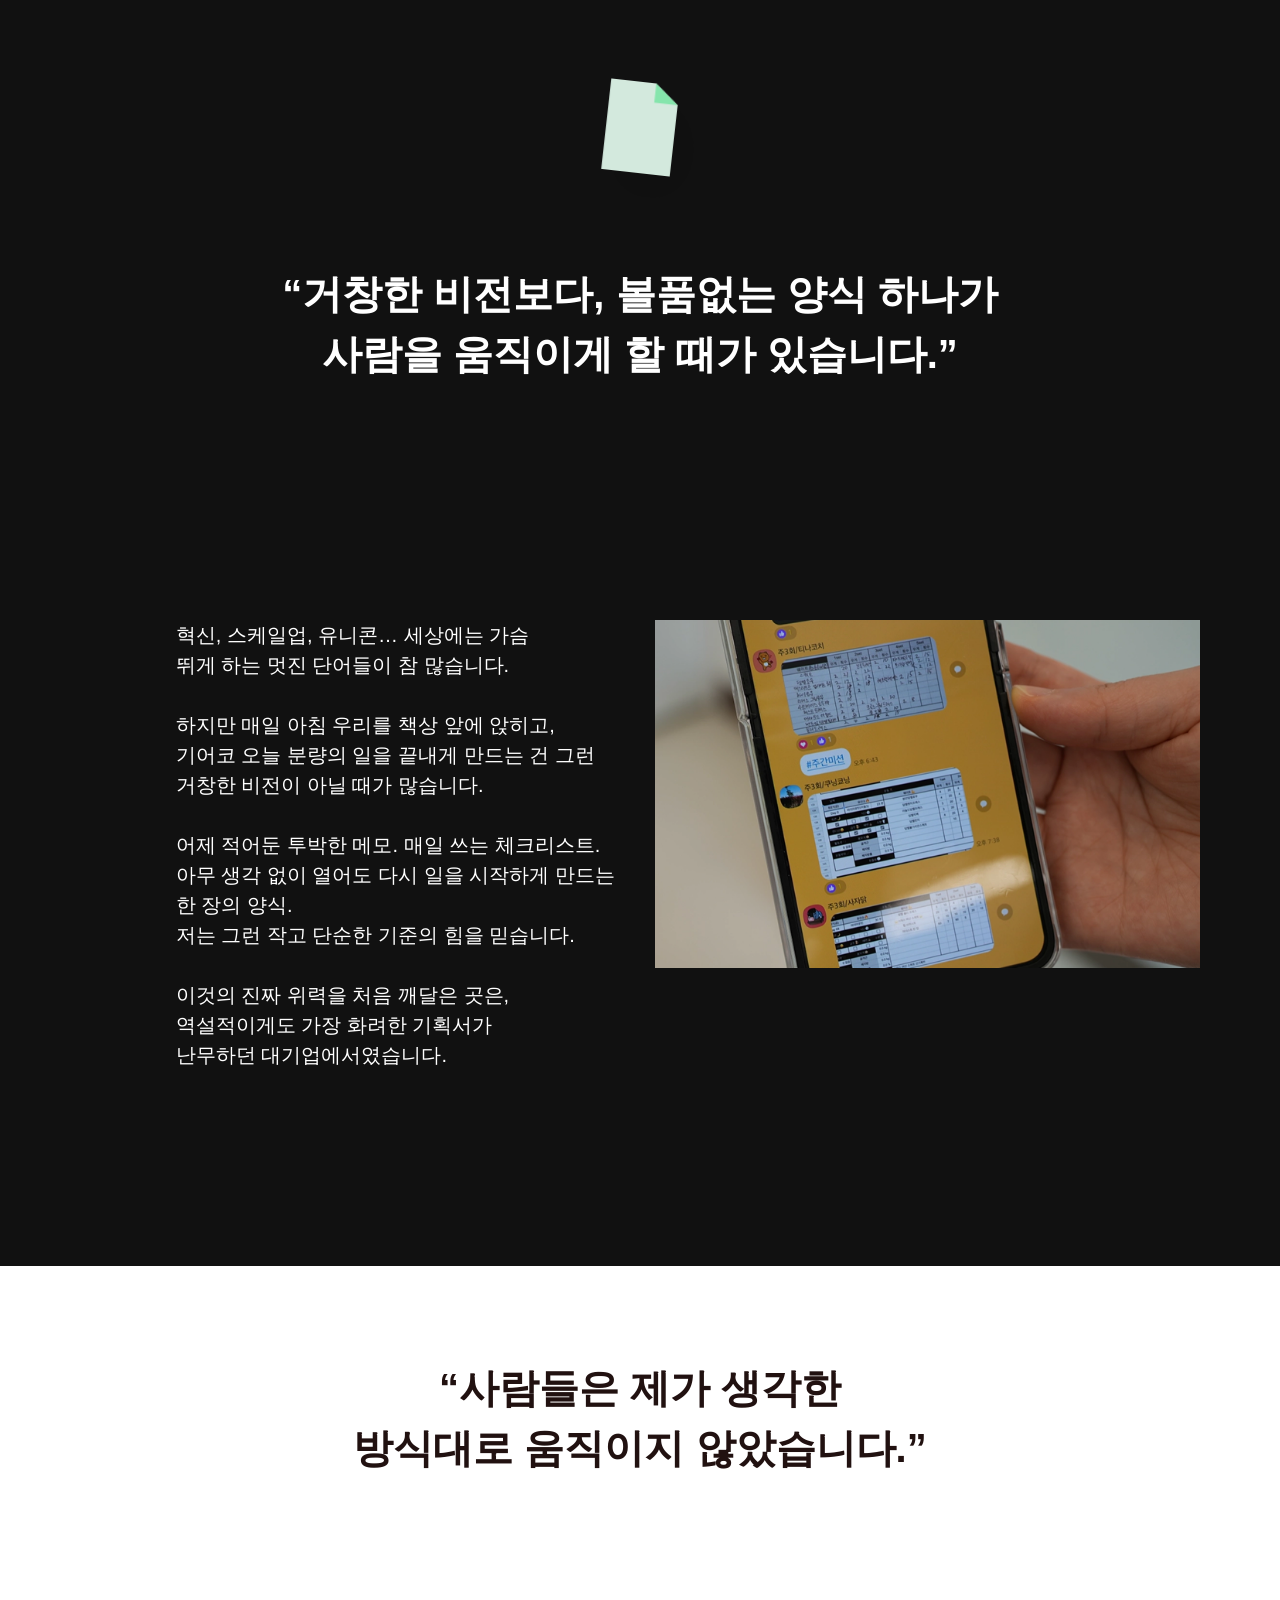
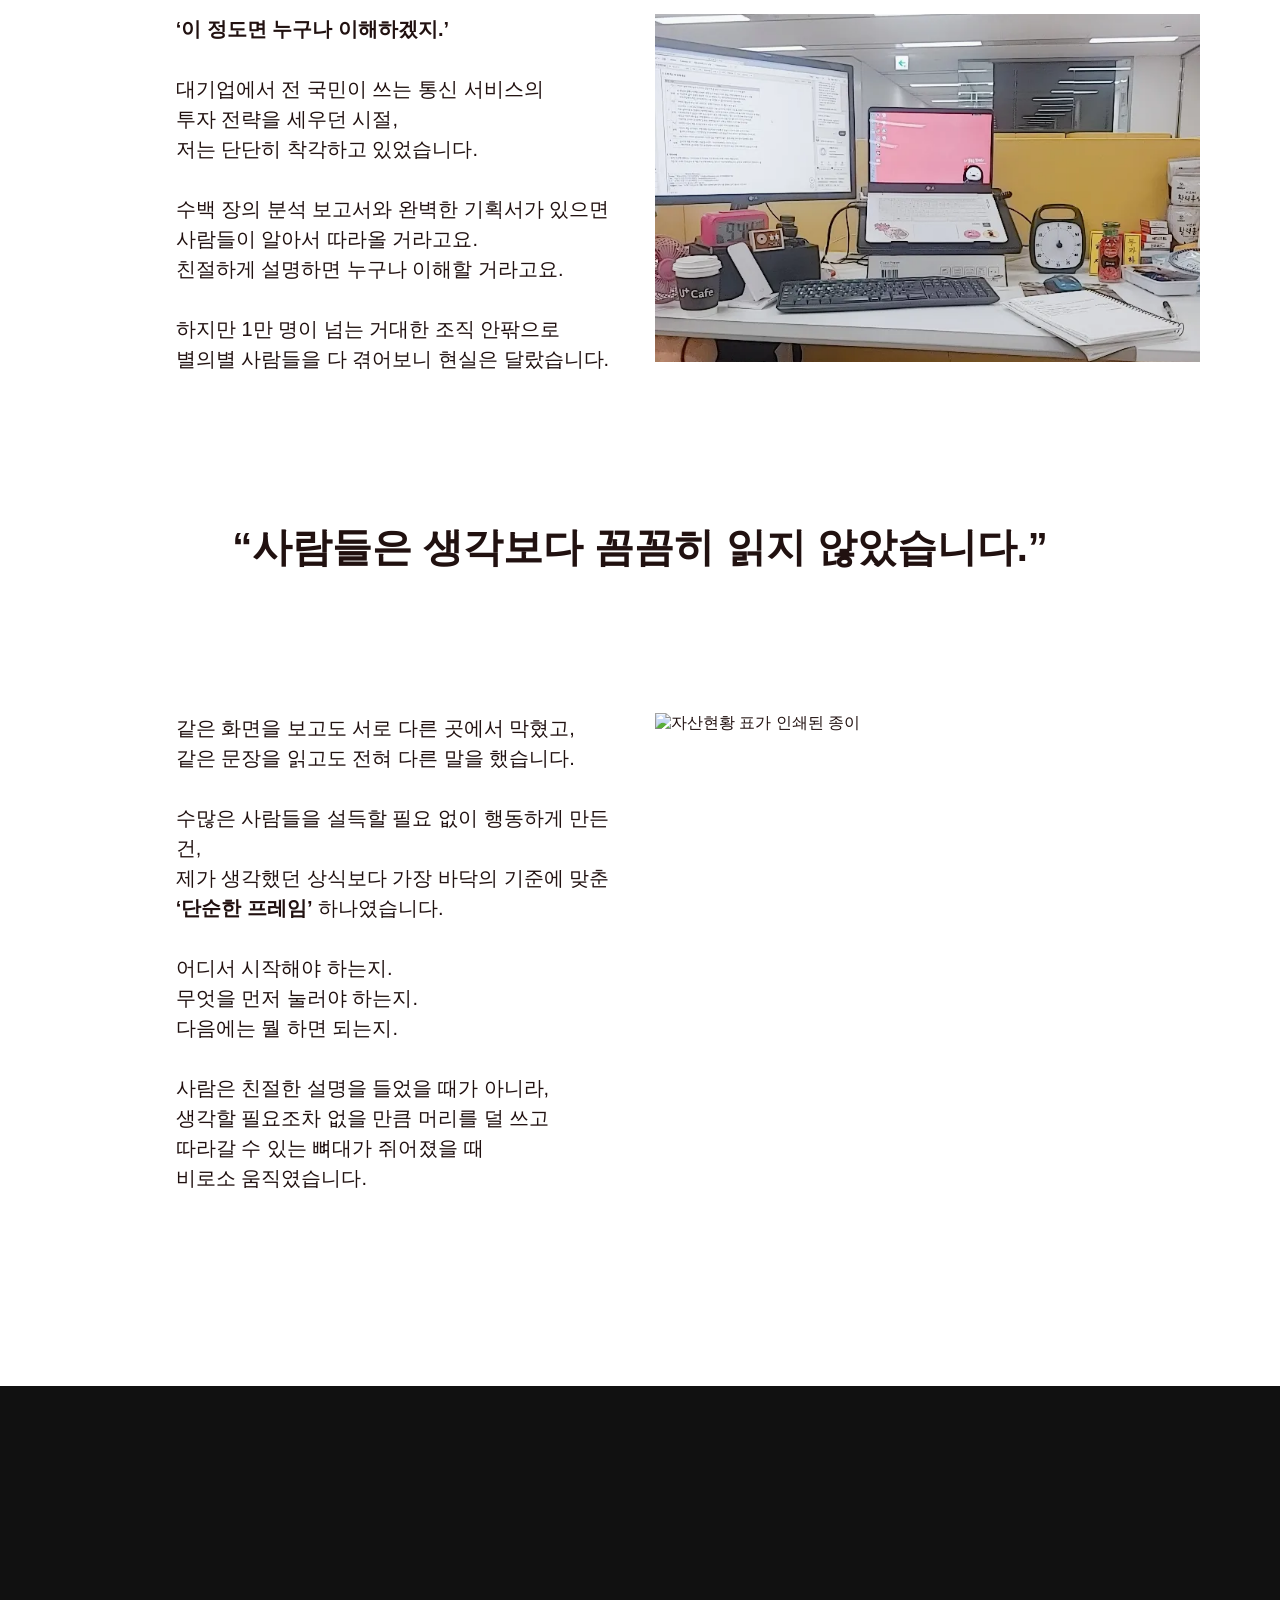
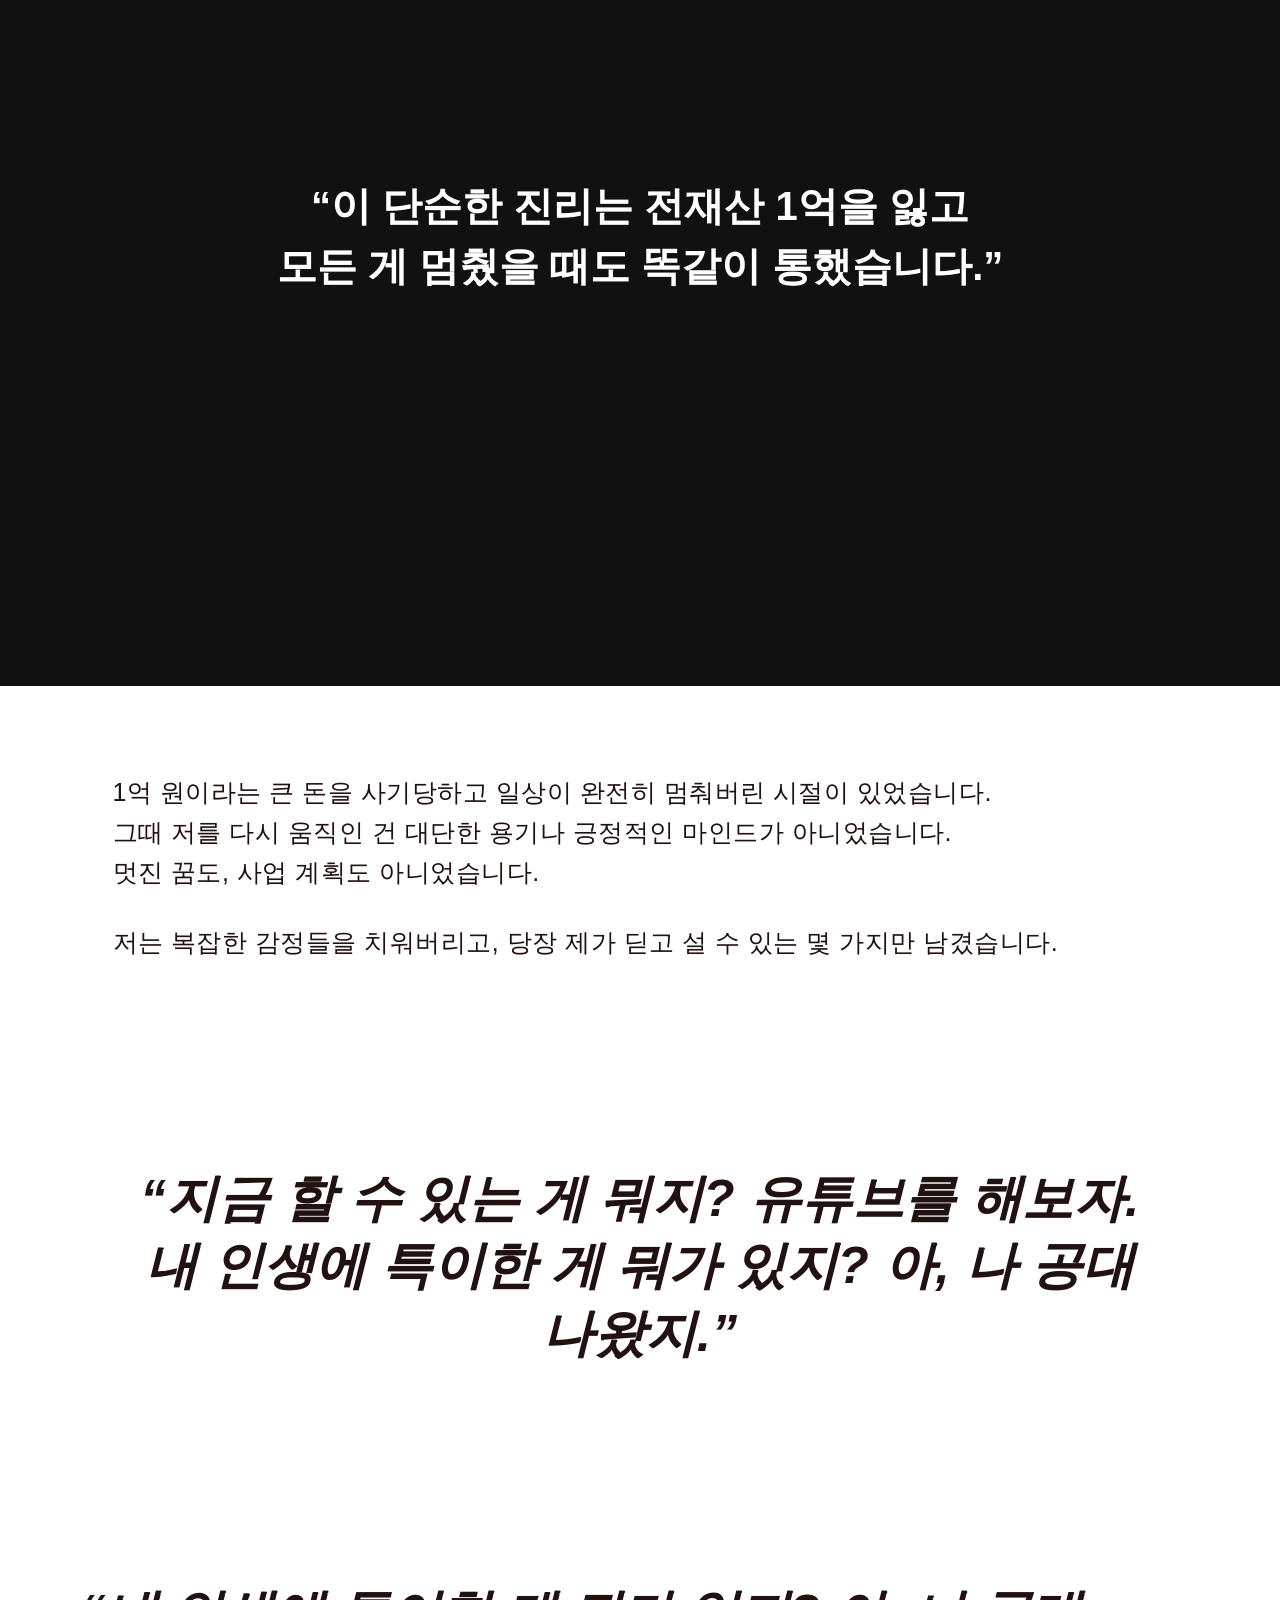
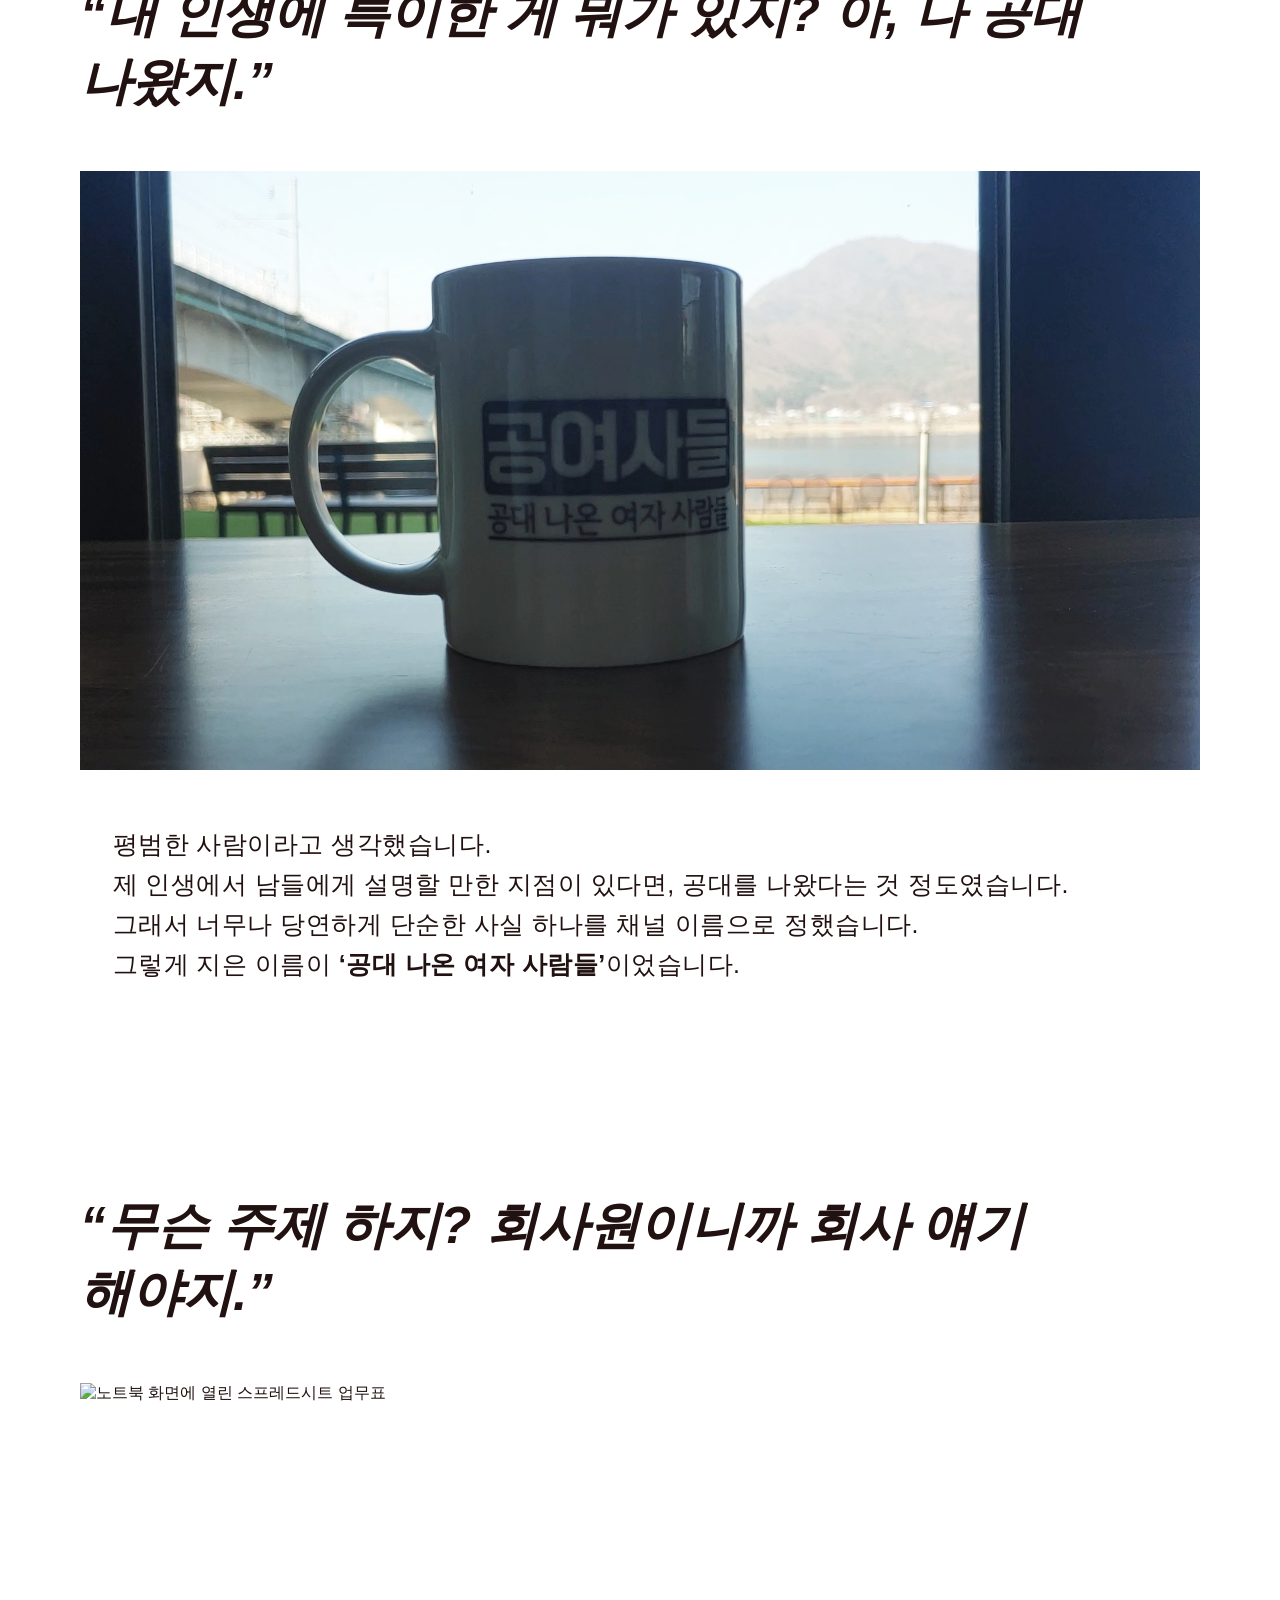
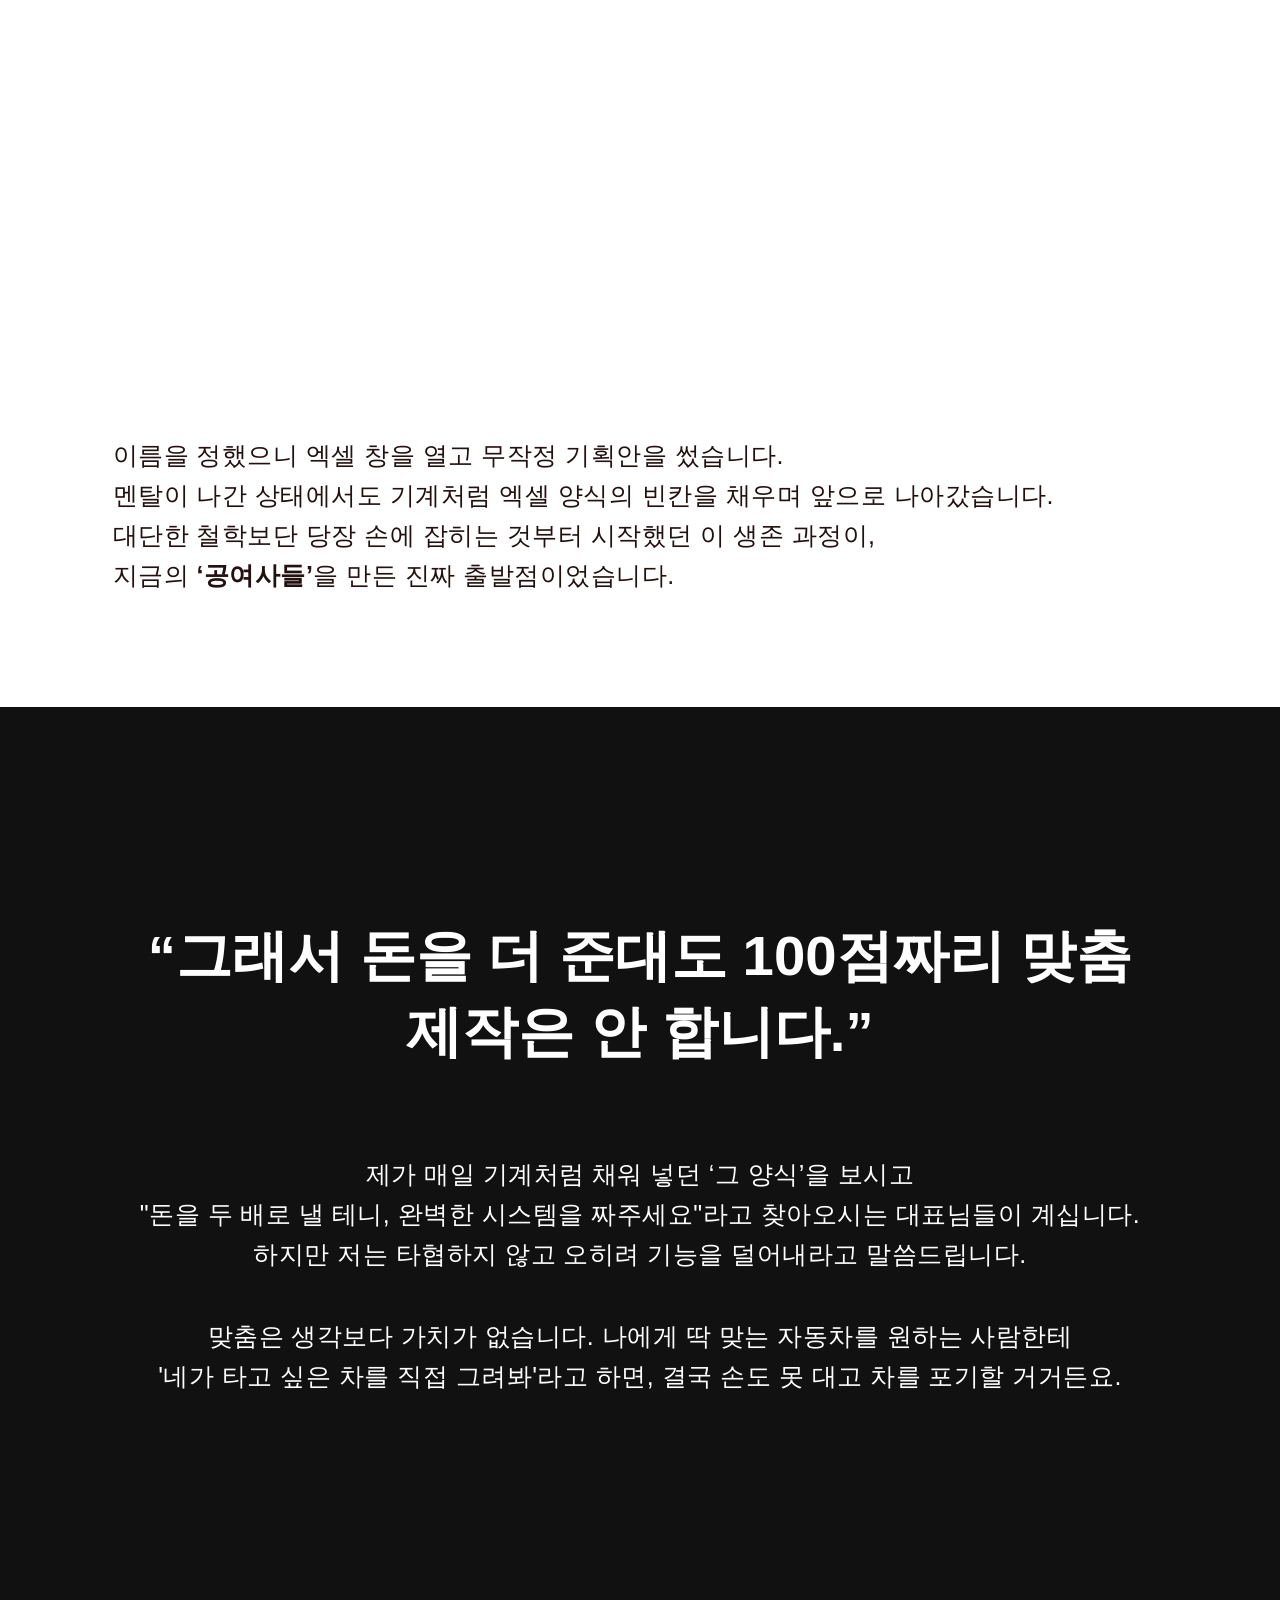
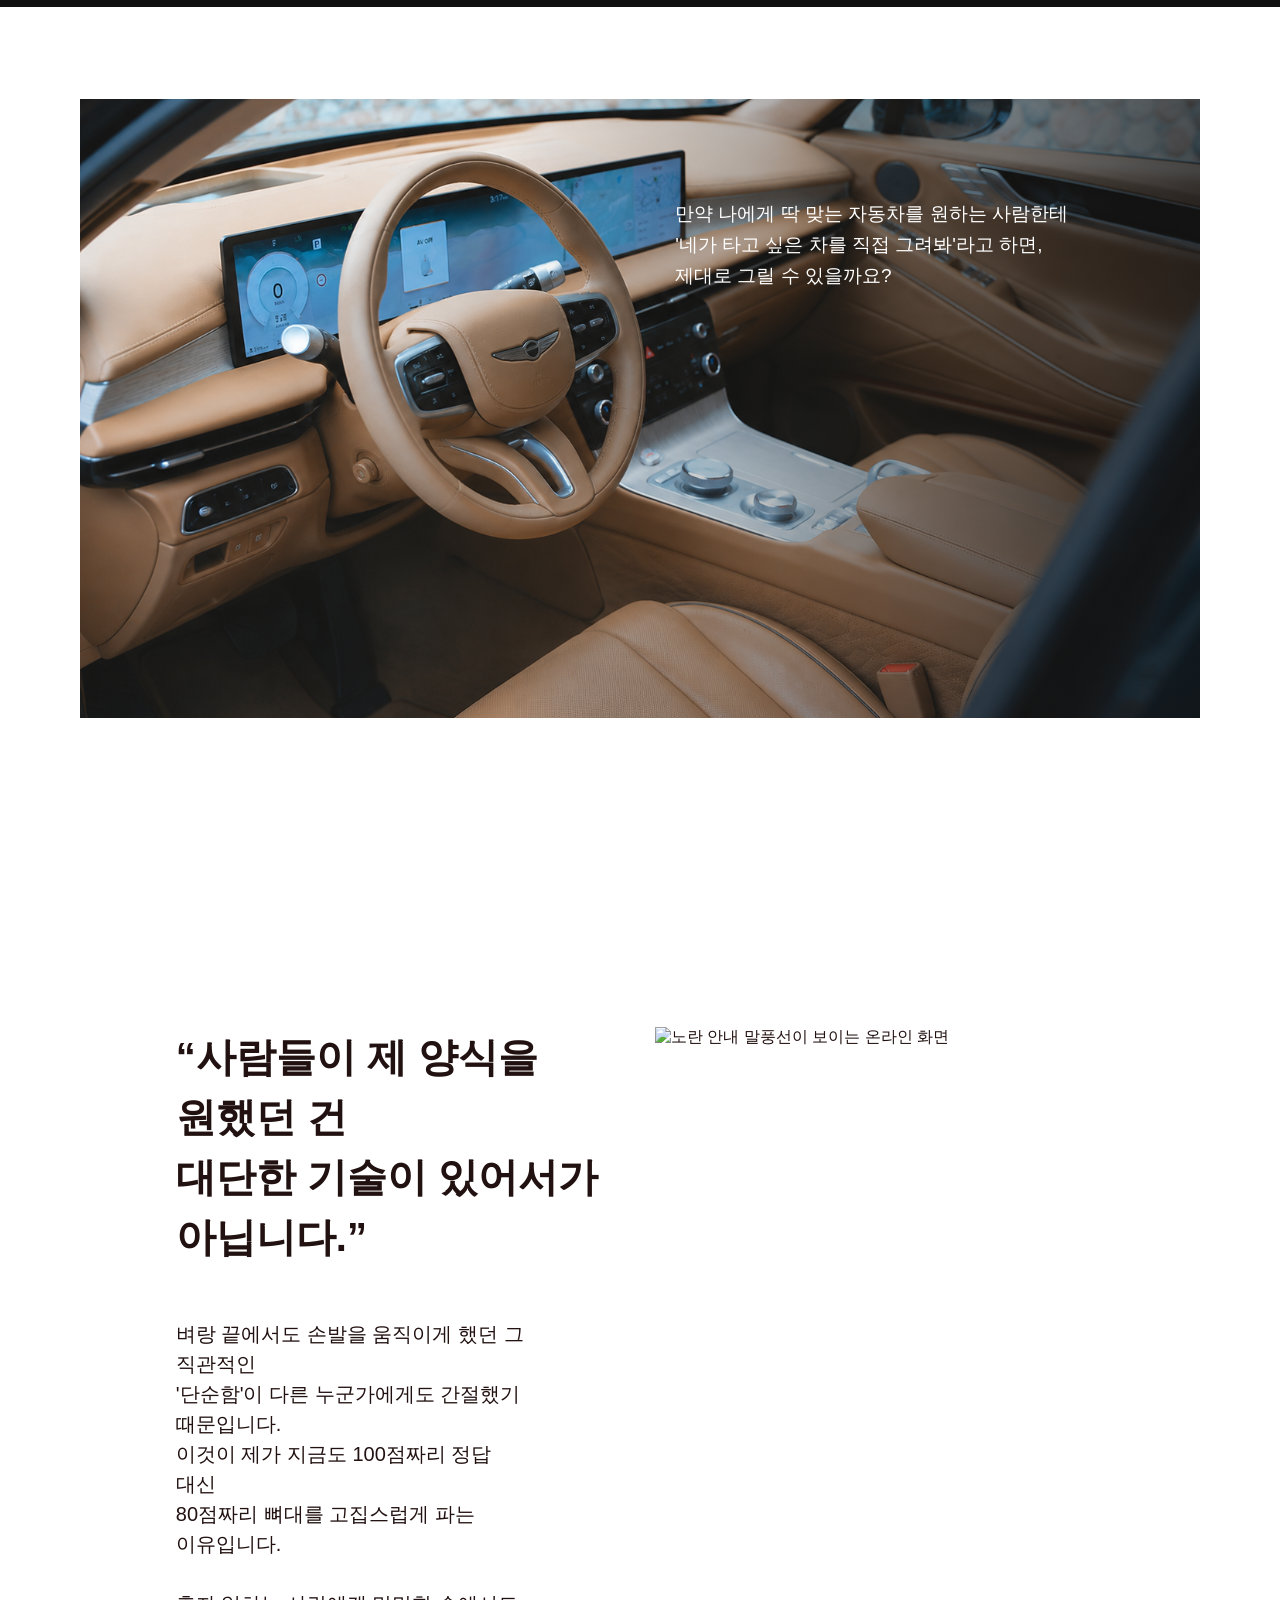
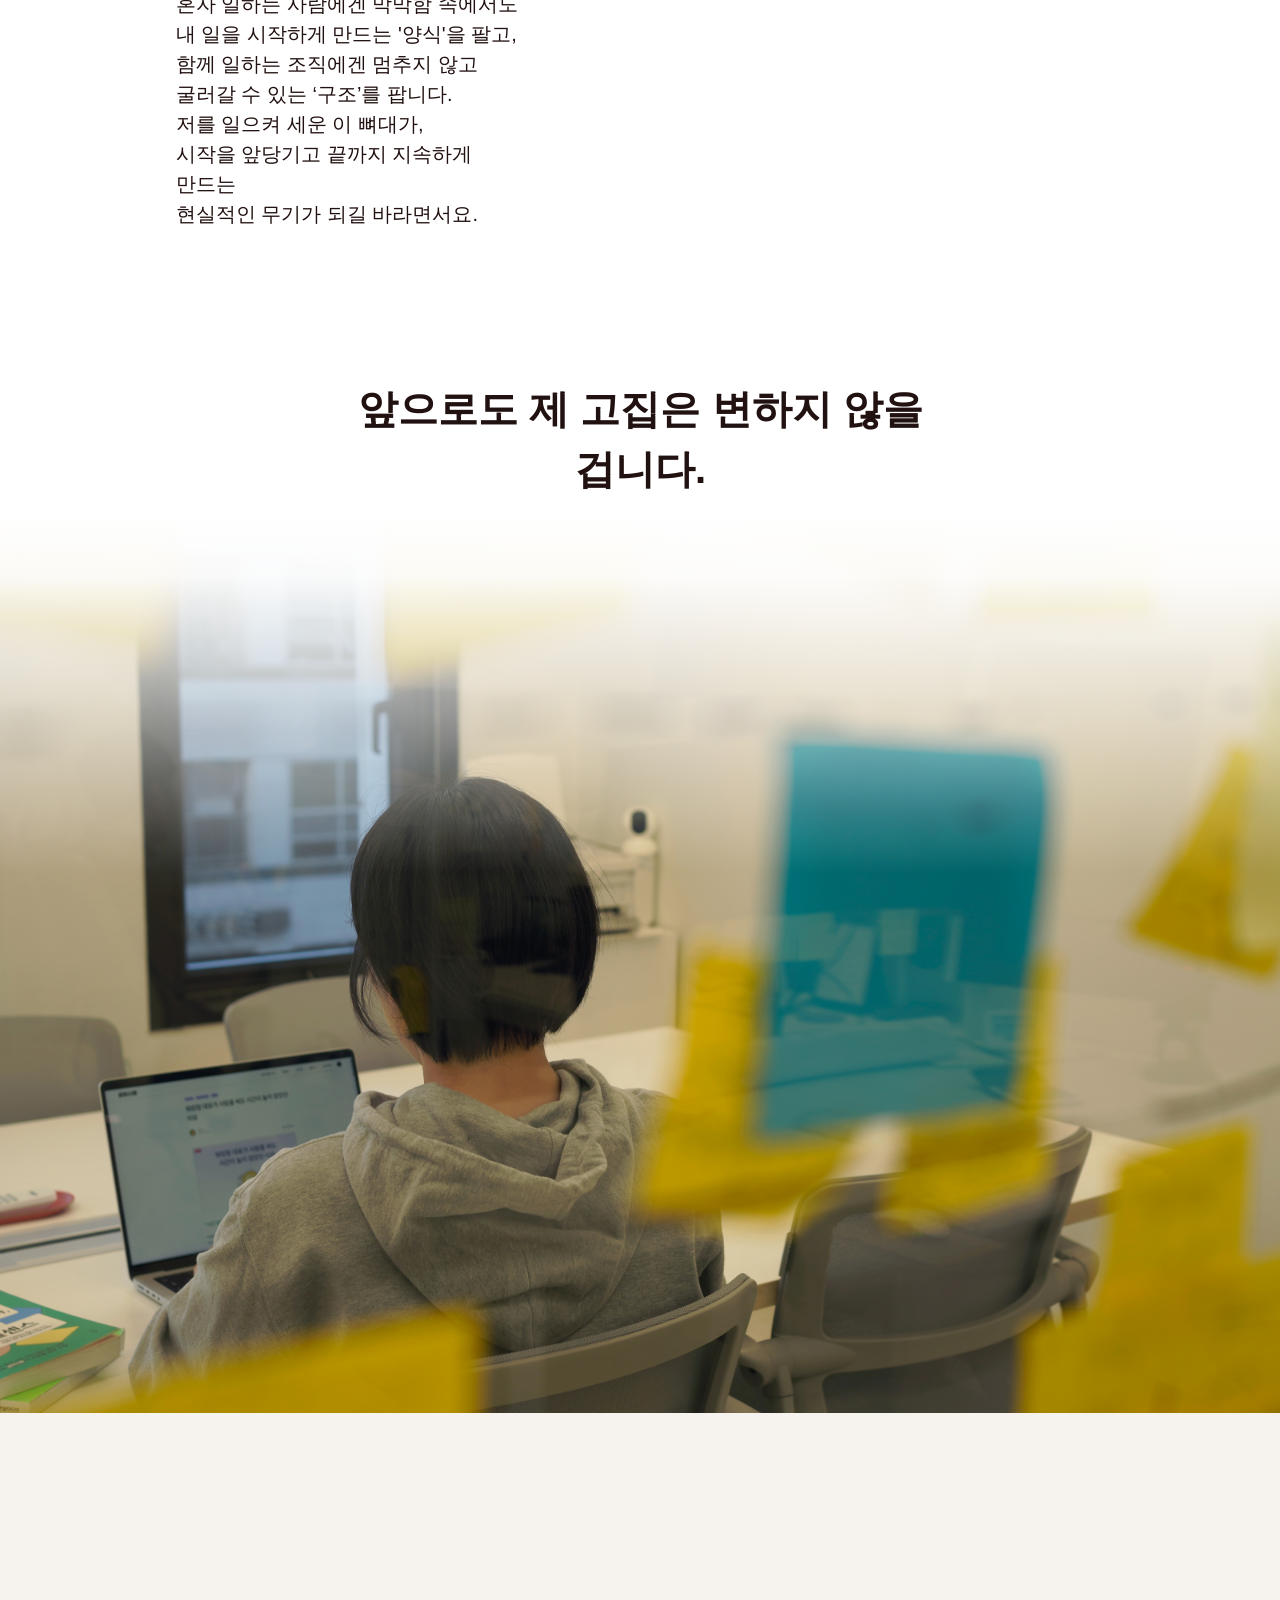
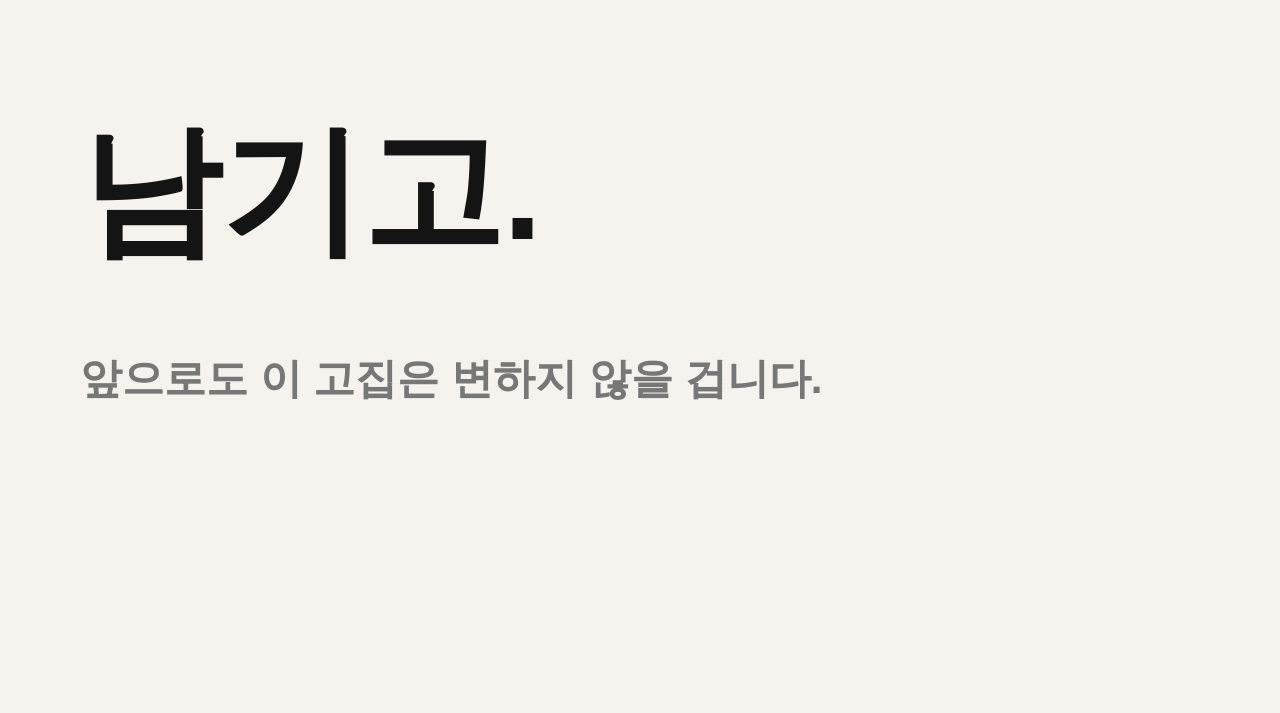
==== v2_260609_client/index.html @ f72cc0db "Publish v2 founder story preview" ====
<!doctype html>
<html lang="ko">
  <head>
    <meta charset="utf-8">
    <meta name="viewport" content="width=device-width, initial-scale=1">
    <title>공여사들 | 창립자 스토리</title>
    <link rel="stylesheet" href="styles.css">
  </head>
  <body>
    <div class="page-shell">
      <main>
      <section class="hero dark-section" id="about" data-effect="hero">
        <div class="paper-mark" aria-hidden="true">
          <svg viewBox="0 0 140.09 185" xmlns="http://www.w3.org/2000/svg" role="presentation" focusable="false">
            <polygon points=".09 0 .09 185 140.09 185 140.09 39 92.09 0 .09 0" fill="#d3e9dd"/>
            <path d="M140.09,39h-48V0l48,39Z" fill="#85e5ac"/>
          </svg>
        </div>
        <div class="hero-title copy copy-center editorial-copy">
          <h1>“거창한 비전보다, 볼품없는 양식 하나가<br>사람을 움직이게 할 때가 있습니다.”</h1>
        </div>
        <div class="hero-body copy editorial-copy">
          <p>혁신, 스케일업, 유니콘… 세상에는 가슴 뛰게 하는 멋진 단어들이 참 많습니다.</p>
          <p>하지만 매일 아침 우리를 책상 앞에 앉히고,<br>기어코 오늘 분량의 일을 끝내게 만드는 건 그런 거창한 비전이 아닐 때가 많습니다.</p>
          <p>어제 적어둔 투박한 메모. 매일 쓰는 체크리스트.<br>아무 생각 없이 열어도 다시 일을 시작하게 만드는 한 장의 양식.<br>저는 그런 작고 단순한 기준의 힘을 믿습니다.</p>
          <p>이것의 진짜 위력을 처음 깨달은 곳은, 역설적이게도 가장 화려한 기획서가 난무하던 대기업에서였습니다.</p>
        </div>
        <figure class="hero-phone">
          <img src="1.png?v=20260605-1317" alt="스마트폰 화면 속 공유된 업무 양식 이미지">
        </figure>
      </section>

      <section class="template-section light-section" id="template">
        <div class="template-block">
          <h2>“사람들은 제가 생각한<br>방식대로 움직이지 않았습니다.”</h2>
          <div class="template-row">
            <div class="copy">
              <p><strong>‘이 정도면 누구나 이해하겠지.’</strong></p>
              <p>대기업에서 전 국민이 쓰는 통신 서비스의<br>투자 전략을 세우던 시절,<br>저는 단단히 착각하고 있었습니다.</p>
              <p>수백 장의 분석 보고서와 완벽한 기획서가 있으면<br>사람들이 알아서 따라올 거라고요.<br>친절하게 설명하면 누구나 이해할 거라고요.</p>
              <p>하지만 1만 명이 넘는 거대한 조직 안팎으로<br>별의별 사람들을 다 겪어보니 현실은 달랐습니다.</p>
            </div>
            <figure class="image-card reveal reveal-from-right">
              <img src="2.jpg?v=20260605-1317" alt="사무실 책상과 모니터가 놓인 업무 공간">
            </figure>
          </div>
        </div>
        <div class="template-block">
          <h2>“사람들은 생각보다 꼼꼼히 읽지 않았습니다.”</h2>
          <div class="template-row">
            <div class="copy">
              <p>같은 화면을 보고도 서로 다른 곳에서 막혔고,<br>같은 문장을 읽고도 전혀 다른 말을 했습니다.</p>
              <p>수많은 사람들을 설득할 필요 없이 행동하게 만든 건,<br>제가 생각했던 상식보다 가장 바닥의 기준에 맞춘<br><strong>‘단순한 프레임’</strong> 하나였습니다.</p>
              <p>어디서 시작해야 하는지.<br>무엇을 먼저 눌러야 하는지.<br>다음에는 뭘 하면 되는지.</p>
              <p>사람은 친절한 설명을 들었을 때가 아니라,<br>생각할 필요조차 없을 만큼 머리를 덜 쓰고<br>따라갈 수 있는 뼈대가 쥐어졌을 때<br>비로소 움직였습니다.</p>
            </div>
            <figure class="image-card reveal reveal-from-right">
              <img src="3.png?v=20260605-1317" alt="자산현황 표가 인쇄된 종이">
            </figure>
          </div>
        </div>
      </section>

      <section class="system-title dark-section" id="system" data-effect="panel">
        <div class="copy copy-center editorial-copy">
          <h2>“이 단순한 진리는 전재산 1억을 잃고<br>모든 게 멈췄을 때도 똑같이 통했습니다.”</h2>
        </div>
      </section>

      <section class="system-story-section light-section">
        <div class="story-copy editorial-copy">
          <p>1억 원이라는 큰 돈을 사기당하고 일상이 완전히 멈춰버린 시절이 있었습니다.<br>그때 저를 다시 움직인 건 대단한 용기나 긍정적인 마인드가 아니었습니다.<br>멋진 꿈도, 사업 계획도 아니었습니다.</p>
          <p>저는 복잡한 감정들을 치워버리고, 당장 제가 딛고 설 수 있는 몇 가지만 남겼습니다.</p>
        </div>
      </section>

      <section class="quote-section light-section system-quote" data-effect="cover-panel">
        <div class="quote editorial-copy">
          <strong class="quote-punch reveal">“지금 할 수 있는 게 뭐지? 유튜브를 해보자.<br>내 인생에 특이한 게 뭐가 있지? 아, 나 공대 나왔지.”</strong>
        </div>
      </section>

      <section class="story-image-section image-five-section light-section" id="blog">
        <h2>“내 인생에 특이한 게 뭐가 있지? 아, 나 공대 나왔지.”</h2>
        <figure class="story-wide-image">
          <img src="5.png?v=20260605-1317" alt="창가에 놓인 공여사들 머그컵">
        </figure>
        <div class="story-copy editorial-copy">
          <p>평범한 사람이라고 생각했습니다.<br>제 인생에서 남들에게 설명할 만한 지점이 있다면, 공대를 나왔다는 것 정도였습니다.<br>그래서 너무나 당연하게 단순한 사실 하나를 채널 이름으로 정했습니다.<br>그렇게 지은 이름이 <strong>‘공대 나온 여자 사람들’</strong>이었습니다.</p>
        </div>
      </section>

      <section class="story-image-section origin-text-section light-section">
        <h2>“무슨 주제 하지? 회사원이니까 회사 얘기 해야지.”</h2>
        <figure class="story-wide-image">
          <img src="4.png?v=20260605-1317" alt="노트북 화면에 열린 스프레드시트 업무표">
        </figure>
        <div class="story-copy editorial-copy">
          <p>이름을 정했으니 엑셀 창을 열고 무작정 기획안을 썼습니다.<br>멘탈이 나간 상태에서도 기계처럼 엑셀 양식의 빈칸을 채우며 앞으로 나아갔습니다.<br>대단한 철학보단 당장 손에 잡히는 것부터 시작했던 이 생존 과정이,<br>지금의 <strong>‘공여사들’</strong>을 만든 진짜 출발점이었습니다.</p>
        </div>
      </section>

      <section class="dark-argument-section dark-section">
        <div class="copy copy-center editorial-copy">
          <h2>“그래서 돈을 더 준대도 100점짜리 맞춤 제작은 안 합니다.”</h2>
          <div class="dark-argument-body">
            <p>제가 매일 기계처럼 채워 넣던 ‘그 양식’을 보시고<br>"돈을 두 배로 낼 테니, 완벽한 시스템을 짜주세요"라고 찾아오시는 대표님들이 계십니다.<br>하지만 저는 타협하지 않고 오히려 기능을 덜어내라고 말씀드립니다.</p>
            <p>맞춤은 생각보다 가치가 없습니다. 나에게 딱 맞는 자동차를 원하는 사람한테<br>'네가 타고 싶은 차를 직접 그려봐'라고 하면, 결국 손도 못 대고 차를 포기할 거거든요.</p>
          </div>
        </div>
      </section>

      <section class="car-principle-section light-section">
        <figure class="car-principle-image">
          <img src="6.png?v=20260605-1317" alt="자동차 내부 대시보드">
          <figcaption>만약 나에게 딱 맞는 자동차를 원하는 사람한테<br>'네가 타고 싶은 차를 직접 그려봐'라고 하면,<br>제대로 그릴 수 있을까요?</figcaption>
        </figure>
      </section>

      <section class="split-section light-section" id="insight">
        <div class="copy">
          <h2>“사람들이 제 양식을 원했던 건<br>대단한 기술이 있어서가 아닙니다.”</h2>
          <p>벼랑 끝에서도 손발을 움직이게 했던 그 직관적인<br>'단순함'이 다른 누군가에게도 간절했기 때문입니다.<br>이것이 제가 지금도 100점짜리 정답 대신<br>80점짜리 뼈대를 고집스럽게 파는 이유입니다.</p>
          <p>혼자 일하는 사람에겐 막막함 속에서도<br>내 일을 시작하게 만드는 '양식'을 팔고,<br>함께 일하는 조직에겐 멈추지 않고<br>굴러갈 수 있는 ‘구조’를 팝니다.<br>저를 일으켜 세운 이 뼈대가,<br>시작을 앞당기고 끝까지 지속하게 만드는<br>현실적인 무기가 되길 바라면서요.</p>
        </div>
        <figure class="image-card">
          <img src="7.png?v=20260605-1317" alt="노란 안내 말풍선이 보이는 온라인 화면">
        </figure>
      </section>

      <section class="closing light-section">
        <div class="copy copy-center">
          <h2 class="closing-title reveal">앞으로도 제 고집은 변하지 않을 겁니다.</h2>
        </div>
        <figure class="wide-image soft">
          <img src="8.jpg?v=20260605-1317" alt="포스트잇이 붙은 책상 너머 업무 중인 사람">
        </figure>
      </section>

      <section class="typing-section light-section" aria-label="반복 타이핑 문구">
        <div class="typing-inner">
          <h2 class="typing-title">
            <span class="typing-item">
              <span class="typing-word">버리고</span>
            </span>
            <span class="typing-item">
              <span class="typing-word">남기고</span>
            </span>
            <span class="typing-item">
              <span class="typing-word">고정하는 것</span>
            </span>
            <span class="typing-dot" aria-hidden="true">.</span>
          </h2>
          <div class="typing-final-copy">
            <p>앞으로도 이 고집은 변하지 않을 겁니다.</p>
          </div>
        </div>
      </section>
      </main>
    </div>

    <script src="script.js"></script>
  </body>
</html>
---- v2_260609_client/styles.css ----
:root {
  --ink: #211110;
  --dark: #111;
  --paper: #fff;
  --green: #50af8a;
  --page-margin: 80px;
  --grid-gap: 30px;
  --grid-column: calc((100vw - var(--page-margin) * 2 - var(--grid-gap) * 11) / 12);
  --font-body: "Pretendard Variable", "Pretendard", "Apple SD Gothic Neo", "Noto Sans KR", sans-serif;
  --body-size: 20px;
  --body-line: 30px;
  --quote-size: 25px;
  --quote-line: 40px;
  --heading-size: 40px;
  --heading-line: 60px;
  --full-image-hold: 600px;
}

* {
  box-sizing: border-box;
}

html {
  scroll-behavior: smooth;
}

body {
  margin: 0;
  overflow-x: hidden;
  background: var(--paper);
  color: var(--ink);
  font-family: var(--font-body);
  letter-spacing: 0;
  word-break: keep-all;
}

img {
  display: block;
  width: 100%;
  height: 100%;
  object-fit: cover;
}

.page-shell,
main {
  width: 100%;
}

.dark-section {
  background: var(--dark);
  color: #fff;
}

.light-section {
  background: var(--paper);
  color: var(--ink);
}

.copy,
.quote {
  font-size: var(--body-size);
  font-weight: 300;
  line-height: var(--body-line);
}

.light-section .copy,
.light-section .quote {
  font-weight: 400;
}

.light-section strong {
  font-weight: 600;
}

h1,
h2,
p {
  margin: 0;
}

h1,
h2 {
  font-size: var(--heading-size);
  font-weight: 600;
  line-height: var(--heading-line);
  letter-spacing: 0;
}

p + p {
  margin-top: 30px;
}

.copy-center {
  text-align: center;
}

.editorial-copy p,
.editorial-copy strong {
  text-wrap: balance;
}

.hero {
  position: relative;
  min-height: 1266px;
  padding: 0 var(--page-margin);
}

.paper-mark {
  position: absolute;
  top: 82px;
  left: 50%;
  width: 75px;
  height: 91px;
  margin-left: -37.5px;
  transform-origin: 50% 50%;
  animation: paper-intro-sway 2.35s cubic-bezier(.34, 1.56, .64, 1) .14s both;
  backface-visibility: hidden;
}

.paper-mark svg {
  display: block;
  width: 100%;
  height: 100%;
  object-fit: contain;
  filter: drop-shadow(14px 18px 24px rgba(0, 0, 0, .16));
  shape-rendering: auto;
  transform: translateZ(0);
}

@keyframes paper-intro-sway {
  0% {
    transform: rotate(-10deg) scale(.985);
  }

  18% {
    transform: rotate(14deg) scale(1.012);
  }

  35% {
    transform: rotate(2deg) scale(.996);
  }

  52% {
    transform: rotate(10.5deg) scale(1.006);
  }

  70% {
    transform: rotate(4.7deg) scale(.998);
  }

  84% {
    transform: rotate(7.4deg) scale(1.002);
  }

  100% {
    transform: rotate(6.4deg) scale(1);
  }
}

.hero-title {
  position: absolute;
  top: 264px;
  left: 50%;
  width: min(100%, 1068px);
  transform: translateX(-50%);
}

.hero h1 {
  width: min(100%, 885px);
  margin: 0 auto;
}

.hero-body {
  position: absolute;
  top: 620px;
  left: calc(var(--page-margin) + var(--grid-column) + var(--grid-gap));
  width: calc(var(--grid-column) * 5 + var(--grid-gap) * 4);
  text-align: left;
}

.hero-phone {
  position: absolute;
  top: 620px;
  left: calc(var(--page-margin) + (var(--grid-column) + var(--grid-gap)) * 6);
  width: calc(var(--grid-column) * 6 + var(--grid-gap) * 5);
  aspect-ratio: 705 / 450;
  margin: 0;
  overflow: hidden;
}

.split-section,
.template-section {
  display: grid;
  grid-template-columns: repeat(12, minmax(0, 1fr));
  column-gap: var(--grid-gap);
  width: 100%;
  padding-inline: var(--page-margin);
  padding-bottom: 150px;
}

#template {
  min-height: 1720px;
  padding-top: 92px;
  row-gap: 100px;
}

.template-block {
  grid-column: 1 / -1;
  display: grid;
  grid-template-columns: repeat(12, minmax(0, 1fr));
  column-gap: var(--grid-gap);
}

.template-block h2 {
  grid-column: 2 / span 10;
  margin: 0 0 92px;
  padding-bottom: 0;
  text-align: center;
}

.template-row {
  grid-column: 1 / -1;
  display: grid;
  grid-template-columns: repeat(12, minmax(0, 1fr));
  column-gap: var(--grid-gap);
}

.template-row .copy {
  grid-column: 2 / span 5;
  align-self: start;
}

.template-row .copy p {
  line-height: 30px;
}

.template-row .copy p + p {
  margin-top: 30px;
}

.template-row .image-card {
  grid-column: 7 / span 6;
  align-self: start;
  aspect-ratio: 705 / 450;
  min-height: 0;
  margin: 0;
  overflow: hidden;
}

.template-row .image-card img {
  width: 100%;
  height: 100%;
  object-fit: cover;
}

.template-row .image-card.reveal {
  transform: translateX(150px);
  transition: opacity 1.35s cubic-bezier(.55, 0, .12, 1), transform 1.35s cubic-bezier(.55, 0, .12, 1);
  will-change: opacity, transform;
}

.template-row .image-card.reveal.is-visible {
  transform: translateX(0);
}

.system-title {
  position: relative;
  display: grid;
  place-items: center;
  min-height: 100vh;
  height: 100vh;
  padding-inline: var(--page-margin);
}

.system-title h2 {
  margin: 0;
  text-align: center;
}

.wide-image,
.full-image {
  width: 100%;
  height: 100vh;
  margin: 0;
  overflow: hidden;
}

.system-story-section,
.system-quote,
.story-image-section,
.dark-argument-section {
  padding-inline: var(--page-margin);
}

.system-story-section {
  padding-top: 86px;
  padding-bottom: 92px;
}

.story-copy,
.quote,
.dark-argument-body {
  width: min(100%, 1055px);
  margin-inline: auto;
  font-size: var(--quote-size);
  line-height: var(--quote-line);
  letter-spacing: .5px;
}

.story-copy {
  font-weight: 400;
}

.quote {
  text-align: center;
}

.system-quote {
  display: grid;
  place-items: center;
  min-height: 430px;
  padding-top: 90px;
  padding-bottom: 96px;
}

.quote strong {
  display: block;
  color: var(--ink);
}

.quote .quote-punch {
  font-size: clamp(34px, 4vw, 56px);
  line-height: 1.32;
  font-weight: 700;
  font-style: italic;
}

.quote .quote-punch.reveal {
  opacity: 0;
  transform: translateY(22px) scale(.985);
  transition: opacity 1.75s cubic-bezier(.22, 1, .36, 1), transform 1.75s cubic-bezier(.22, 1, .36, 1);
}

.quote .quote-punch.reveal.is-visible {
  opacity: 1;
  transform: translateY(0) scale(1);
}

.story-image-section {
  padding-top: 96px;
  padding-bottom: 112px;
}

.story-image-section h2 {
  width: min(100%, 1460px);
  margin: 0 auto 56px;
  color: var(--ink);
  font-size: clamp(34px, 4vw, 56px);
  font-style: italic;
  line-height: 1.32;
  text-align: left;
}

.story-wide-image {
  width: min(100%, 1460px);
  aspect-ratio: 1460 / 780;
  margin: 0 auto 54px;
  overflow: hidden;
}

.story-wide-image img {
  width: 100%;
  height: 100%;
  object-fit: cover;
}

.dark-argument-section .copy {
  width: min(100%, 1450px);
  max-width: none;
  padding: 0;
  text-align: center;
}

.dark-argument-section {
  display: grid;
  place-items: center;
  min-height: 100vh;
  padding-top: 110px;
  padding-bottom: 110px;
}

.dark-argument-section h2 {
  margin-bottom: 84px;
  font-size: clamp(38px, 4.4vw, 64px);
  line-height: 1.35;
}

.dark-argument-body {
  color: #fff;
  font-weight: 400;
}

.dark-argument-body p + p {
  margin-top: 42px;
}

.car-principle-section {
  padding: 92px var(--page-margin) 112px;
}

.car-principle-image {
  position: relative;
  width: min(100%, 1266px);
  aspect-ratio: 1266 / 700;
  margin: 0 auto;
  overflow: hidden;
}

.car-principle-image::after {
  content: "";
  position: absolute;
  inset: 0;
  pointer-events: none;
  background: linear-gradient(90deg, rgba(17, 17, 17, 0) 38%, rgba(17, 17, 17, .72) 100%);
}

.car-principle-image img {
  width: 100%;
  height: 100%;
  object-fit: cover;
}

.car-principle-image figcaption {
  position: absolute;
  top: 16%;
  right: 8%;
  z-index: 1;
  width: min(34vw, 455px);
  margin: 0;
  color: #fff;
  font-size: 19px;
  font-weight: 500;
  line-height: 31px;
  text-align: left;
}

#insight {
  position: relative;
  z-index: 7;
  background: var(--paper);
  min-height: 922px;
  padding-top: 197px;
}

#insight > .copy:first-child {
  grid-column: 2 / span 4;
  align-self: start;
}

#insight > .copy:first-child h2 {
  width: max-content;
  max-width: calc(var(--grid-column) * 5 + var(--grid-gap) * 4);
  margin-bottom: 52px;
}

#insight > .image-card {
  grid-column: 7 / span 6;
  align-self: start;
  min-height: 0;
  margin: 0;
  overflow: hidden;
}

#insight > .image-card img {
  width: 100%;
  height: 100%;
  object-fit: cover;
}

.closing {
  position: relative;
  z-index: 8;
  background: var(--paper);
  min-height: 966px;
  padding-top: 0;
  text-align: center;
}

.closing .copy-center {
  position: relative;
  z-index: 2;
  width: min(100%, 705px);
  margin: 0 auto;
  padding-top: 0;
}

.closing-title.reveal {
  opacity: 0;
  transform: translateY(34px);
  transition: opacity 1.85s cubic-bezier(.22, 1, .36, 1), transform 1.85s cubic-bezier(.22, 1, .36, 1);
  will-change: opacity, transform;
}

.closing-title.reveal.is-visible {
  opacity: 1;
  transform: translateY(0);
}

.closing .soft {
  position: relative;
  width: 100%;
  height: 100vh;
  margin-top: 14px;
  filter: none;
}

.closing .soft::before {
  content: "";
  position: absolute;
  inset: 0;
  z-index: 1;
  pointer-events: none;
  background: linear-gradient(to bottom, #fff 0%, rgba(255, 255, 255, .96) 7%, rgba(255, 255, 255, 0) 40%);
}

.closing .soft img {
  position: relative;
  z-index: 0;
}

.typing-section {
  display: grid;
  place-items: center;
  min-height: 100vh;
  padding: 90px var(--page-margin);
  background: #f6f3ee;
}

.typing-inner {
  width: min(1120px, 100%);
}

.typing-title {
  position: relative;
  display: inline-flex;
  align-items: baseline;
  min-width: min(920px, 100%);
  min-height: 1.1em;
  color: #141414;
  font-size: clamp(48px, 11vw, 148px);
  font-weight: 800;
  line-height: 1.05;
  letter-spacing: 0;
  word-break: keep-all;
}

.typing-item {
  position: absolute;
  top: 0;
  left: 0;
  white-space: nowrap;
  pointer-events: none;
}

.typing-word {
  display: inline-block;
  clip-path: inset(-50% 100% -50% 0%);
  will-change: clip-path;
}

.typing-dot {
  position: absolute;
  top: 0;
  left: 0;
  transform: translate3d(0, 0, 0);
  opacity: 1;
  will-change: transform, opacity;
}

.typing-final-copy {
  margin-top: 72px;
  color: #777;
  font-size: clamp(28px, 3.3vw, 44px);
  font-weight: 600;
  line-height: 1.45;
}

.shape-node,
.goo-merge,
.goo-node,
.morph-asset,
.grid-piece,
.grid-cell,
.disc-node,
.grid-line {
  will-change: transform, opacity, fill, d;
}

.shape-node {
  transform-box: fill-box;
  transform-origin: center;
}

.goo-merge,
.goo-node,
.disc-node,
.grid-piece,
.grid-cell {
  fill: #85e5ac;
}

.grid-cell {
  stroke: none;
}

.grid-line {
  stroke: #111;
  stroke-width: 1.85;
  fill: none;
  stroke-linecap: butt;
  stroke-linejoin: miter;
  shape-rendering: geometricPrecision;
  vector-effect: non-scaling-stroke;
}

.reveal {
  opacity: 0;
  transform: translateY(28px);
  transition: opacity .8s ease, transform .8s ease;
}

.copy.reveal,
.quote.reveal {
  opacity: 1;
  transform: none;
  transition: none;
}

.hero-phone.reveal {
  transform: translateY(120px);
  transition: opacity 1s cubic-bezier(.22, 1, .36, 1), transform 1s cubic-bezier(.22, 1, .36, 1);
}

.image-four-rise.reveal {
  opacity: 1;
  transform: translateY(100vh);
  transition: none;
  will-change: transform;
}

.reveal-from-right {
  transform: translateX(72px);
}

.reveal-from-left {
  transform: translateX(-72px);
}

.reveal.is-visible {
  opacity: 1;
  transform: translateY(0);
}

.hero-phone.reveal.is-visible {
  transform: translateY(0);
}

.reveal-from-right.is-visible,
.reveal-from-left.is-visible {
  transform: translateX(0);
}

@media (max-width: 1100px) {
  :root {
    --heading-size: 34px;
    --heading-line: 50px;
    --quote-size: 21px;
    --quote-line: 34px;
  }
}

@media (max-width: 820px) {
  :root {
    --body-size: 16px;
    --body-line: 26px;
    --heading-size: 28px;
    --heading-line: 40px;
    --quote-size: 18px;
    --quote-line: 30px;
  }

  .hero {
    display: block;
    min-height: auto;
    padding-top: 72px;
    padding-bottom: 92px;
  }

  .paper-mark {
    width: 70px;
    height: 90px;
    margin-left: -35px;
  }

  .hero-title,
  .hero-body {
    position: static;
    width: auto;
    transform: none;
  }

  .hero-title {
    margin-top: 126px;
  }

  .hero h1 {
    width: auto;
  }

  .hero-body {
    margin-top: 56px;
  }

  .hero-phone {
    position: static;
    width: 100%;
    margin-top: 72px;
  }

  .car-principle-section {
    padding: 64px var(--page-margin) 78px;
  }

  .car-principle-image {
    aspect-ratio: 4 / 3;
  }

  .car-principle-image::after {
    background: linear-gradient(to bottom, rgba(17, 17, 17, 0) 30%, rgba(17, 17, 17, .78) 100%);
  }

  .car-principle-image figcaption {
    top: auto;
    right: 24px;
    bottom: 24px;
    left: 24px;
    width: auto;
    font-size: 16px;
    line-height: 26px;
  }

  .typing-section {
    min-height: 620px;
    padding: 72px var(--page-margin);
  }

  .typing-title {
    min-height: 1.22em;
    font-size: clamp(42px, 13vw, 78px);
  }

  .typing-final-copy {
    margin-top: 46px;
  }

  .image-six-caption {
    top: 72px;
    right: var(--page-margin);
    left: var(--page-margin);
    width: auto;
    max-width: none;
  }

  .image-six-caption p {
    font-size: 18px;
    line-height: 30px;
  }

  .split-section,
  .template-section {
    grid-template-columns: 1fr;
    padding-inline: var(--page-margin);
  }

  #template,
  #insight {
    min-height: auto;
    padding-top: 88px;
    padding-bottom: 88px;
    row-gap: 48px;
  }

  .template-block,
  .template-row {
    grid-template-columns: 1fr;
    row-gap: 48px;
  }

  .template-block h2,
  .template-row .copy,
  .template-row .image-card {
    grid-column: 1 !important;
  }

  .template-block h2 {
    margin-bottom: 48px;
    padding-bottom: 0;
  }

  #template > *,
  #insight > * {
    grid-column: 1 !important;
    grid-row: auto !important;
  }

  #insight > .copy:first-child h2 {
    width: auto;
    max-width: none;
  }

  .system-title {
    min-height: 300px;
  }

  .system-quote,
  .wide-image,
  .full-image {
    min-height: 100vh;
    height: 100vh;
  }
}
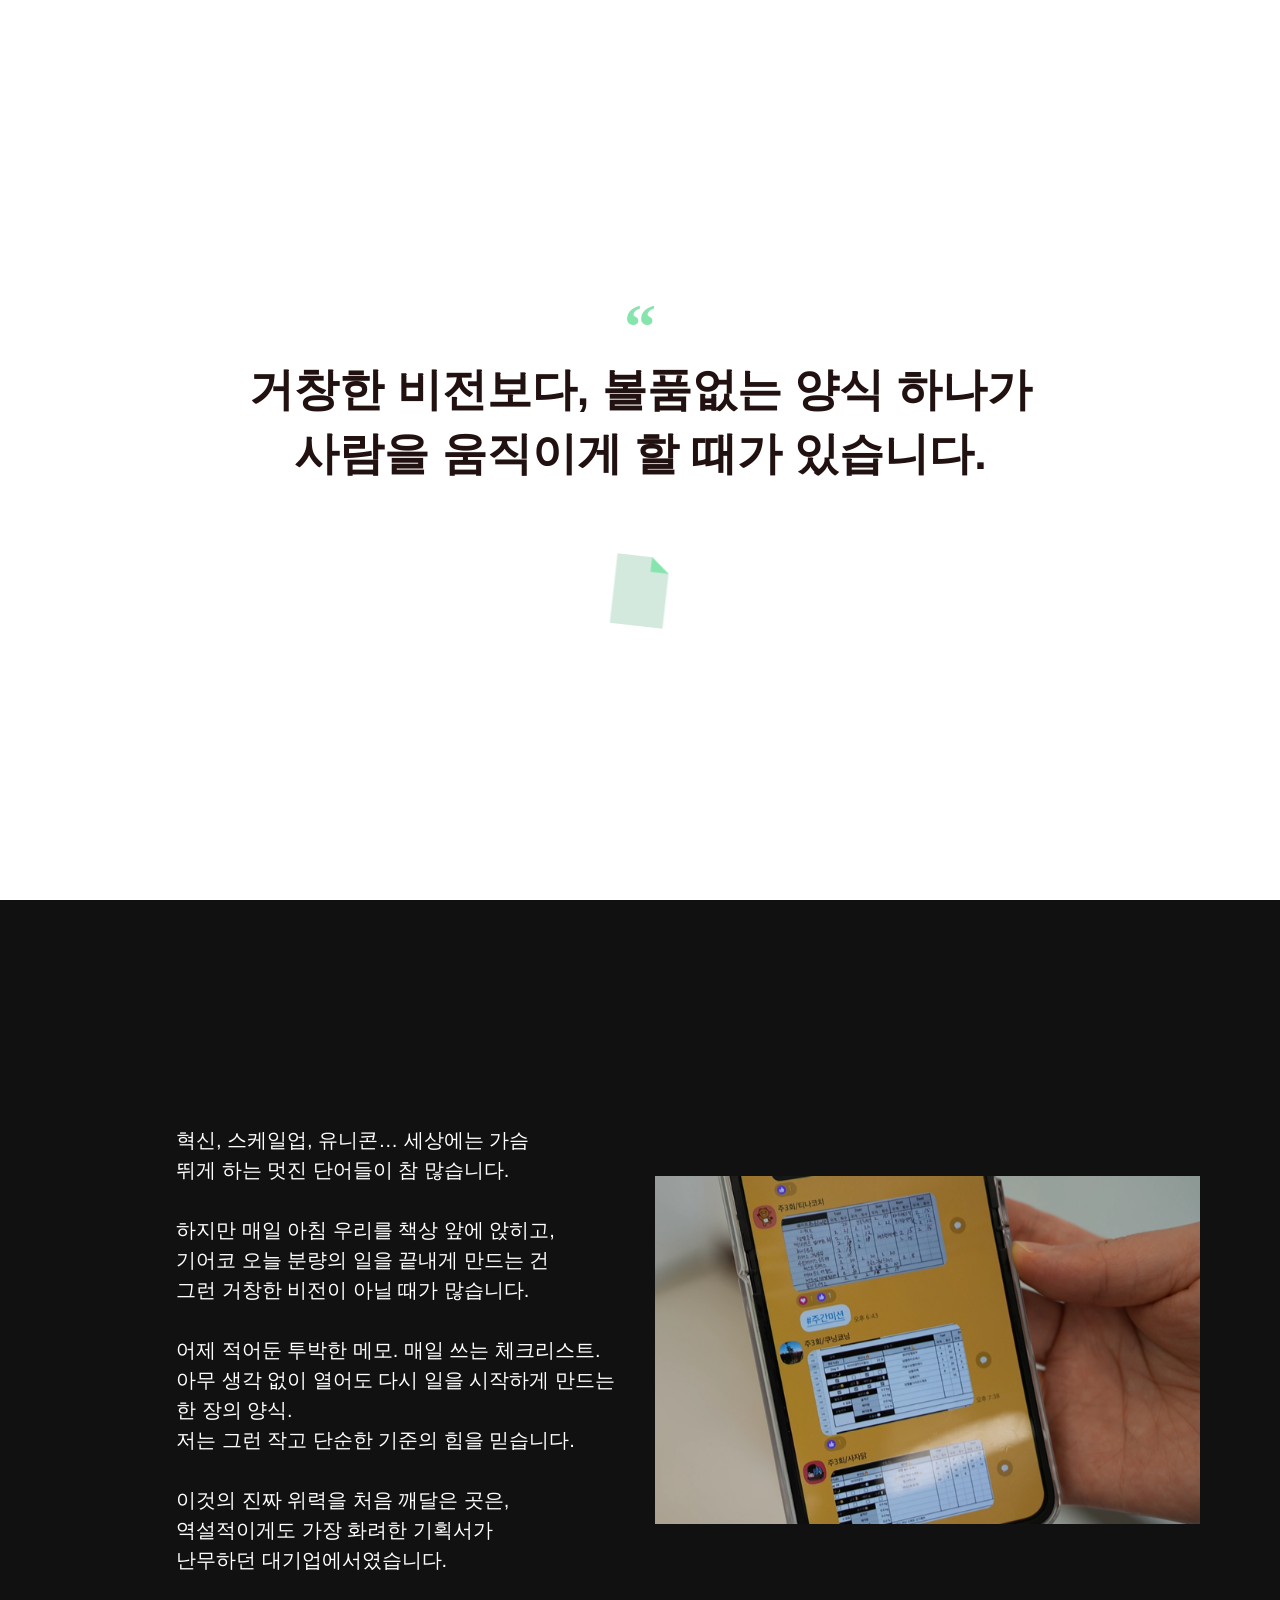
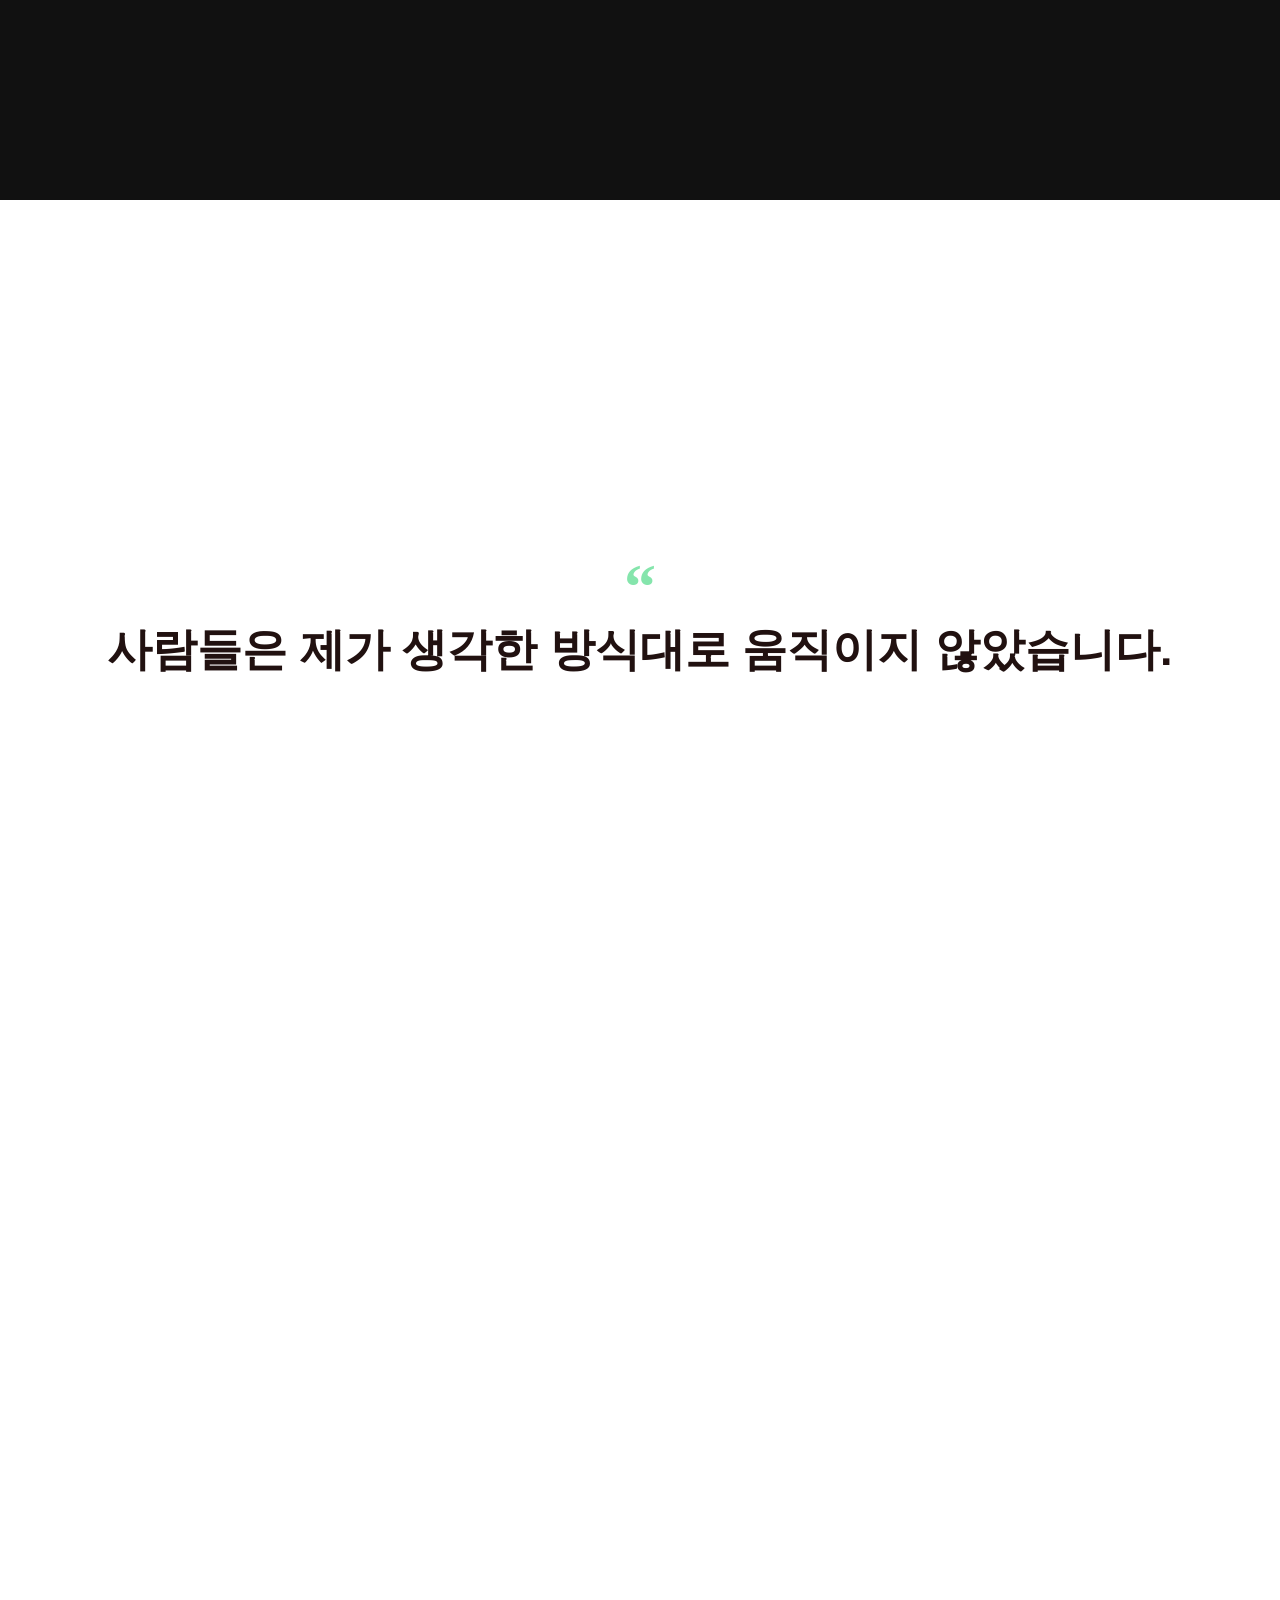
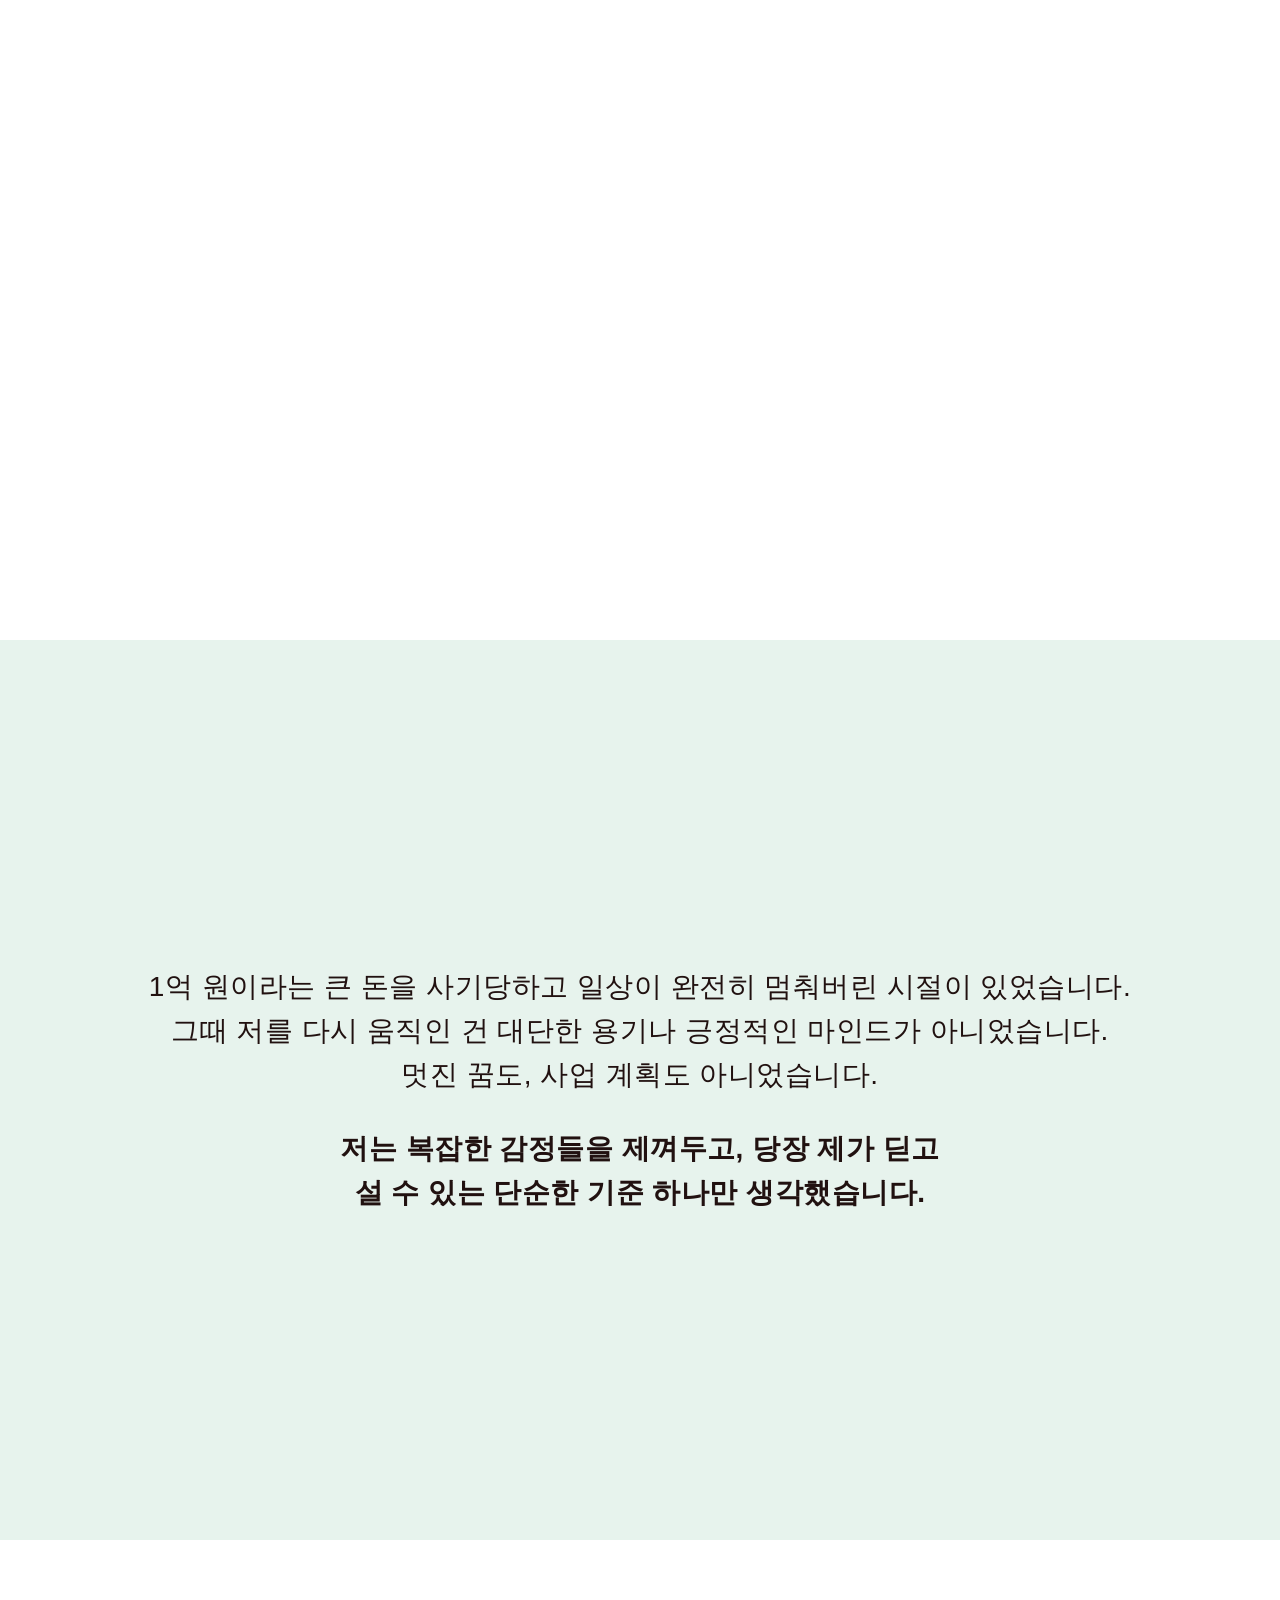
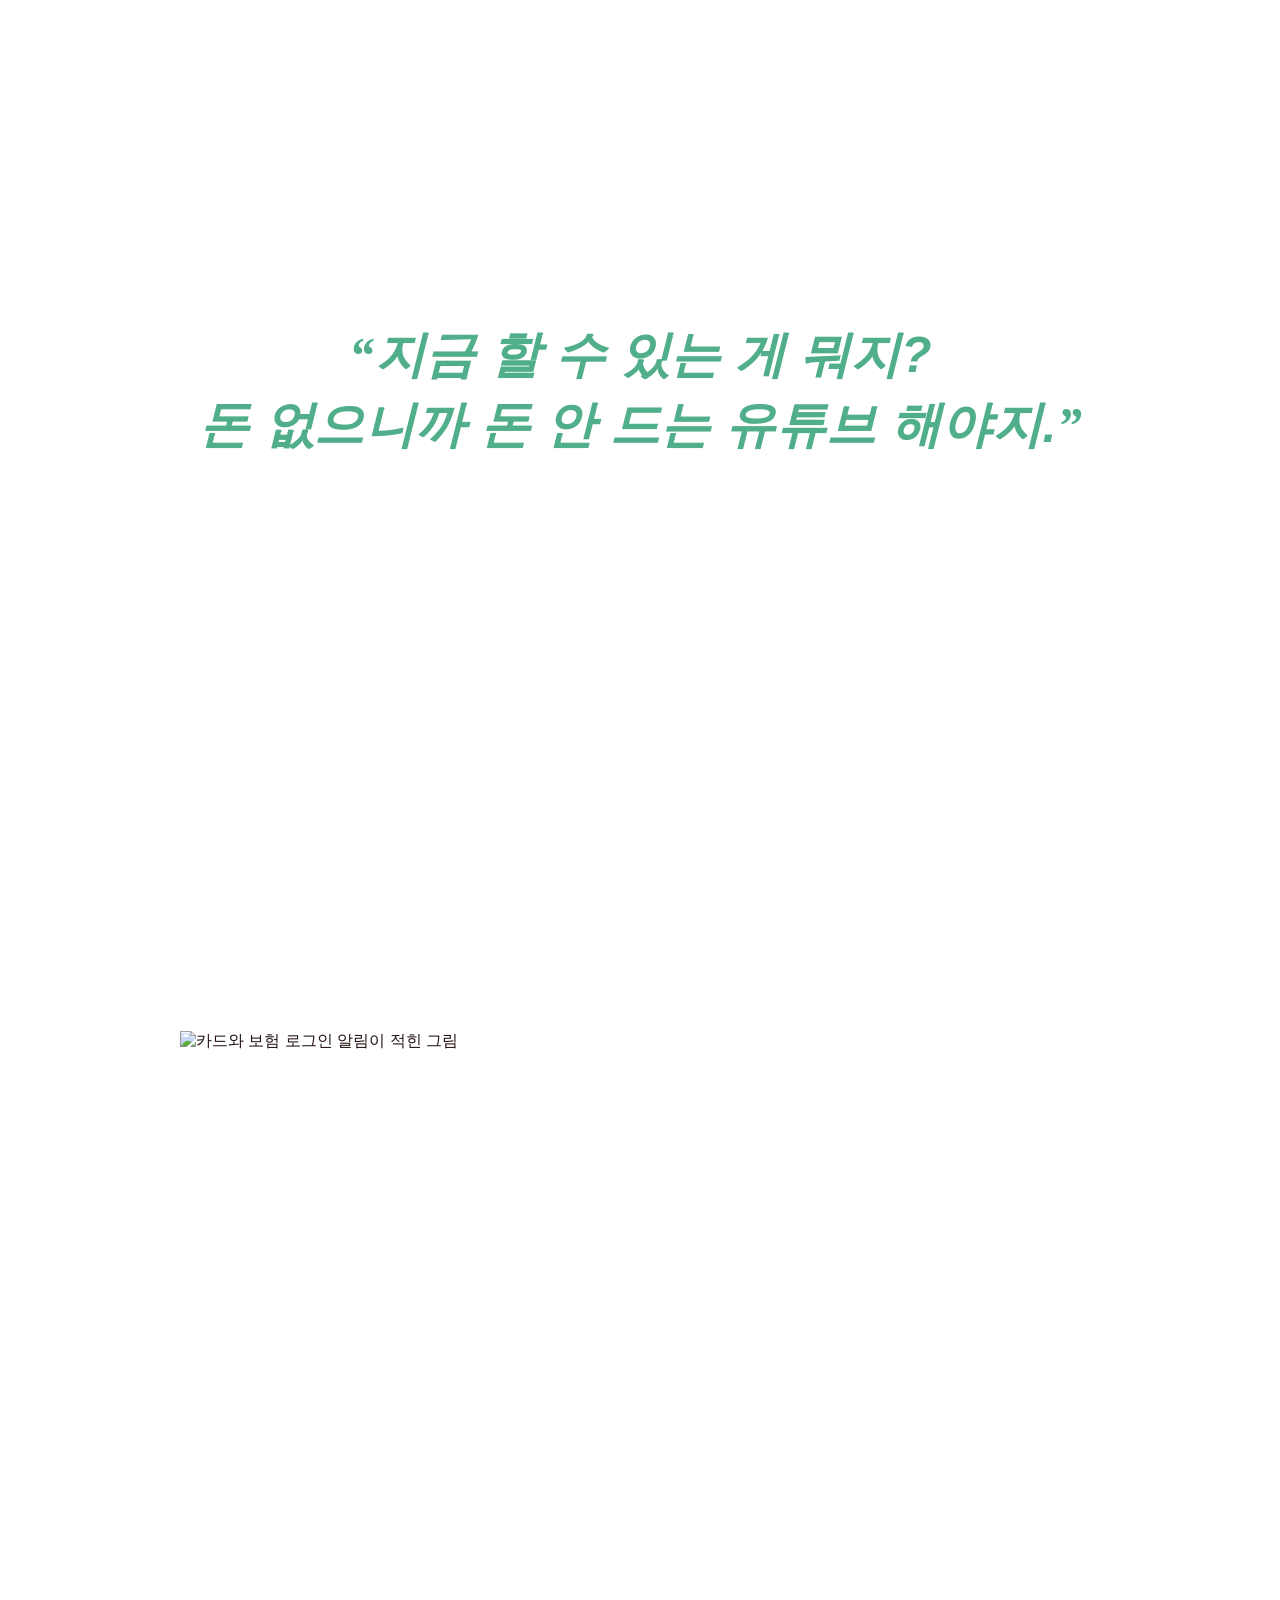
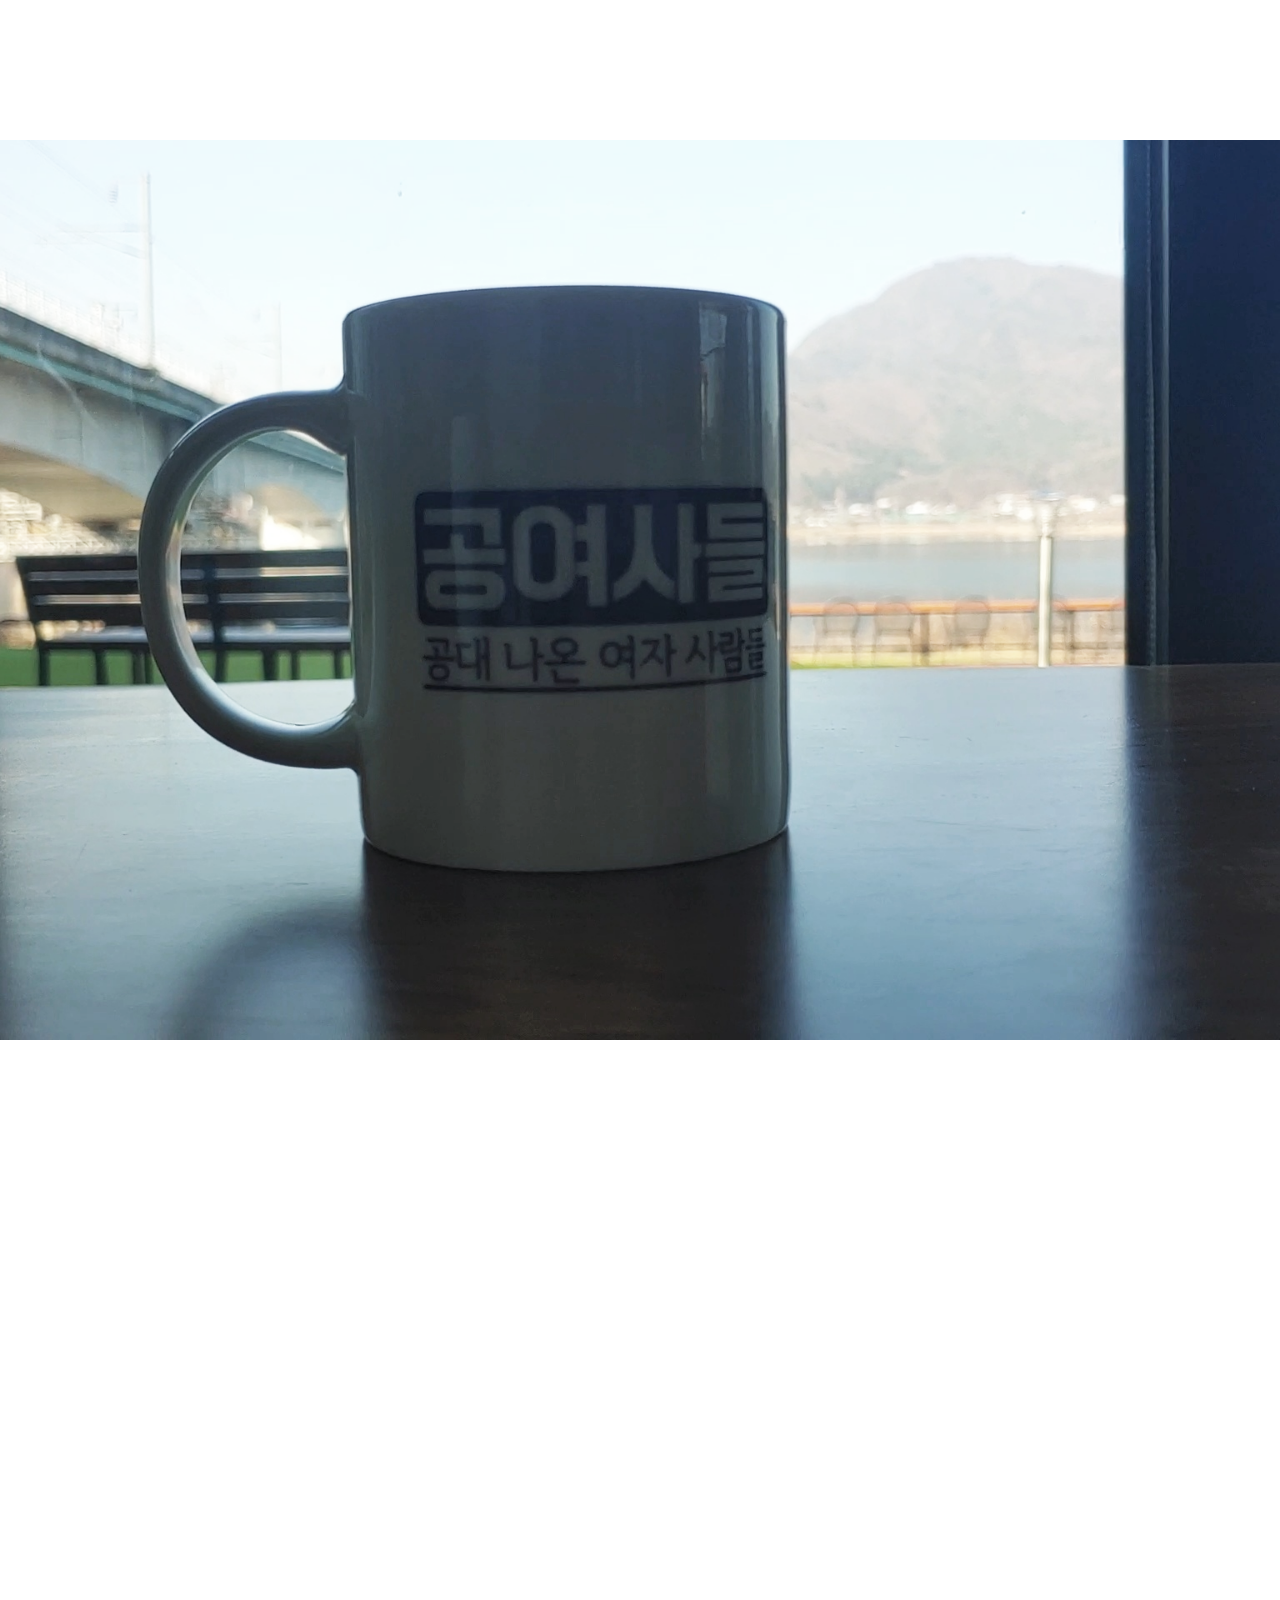
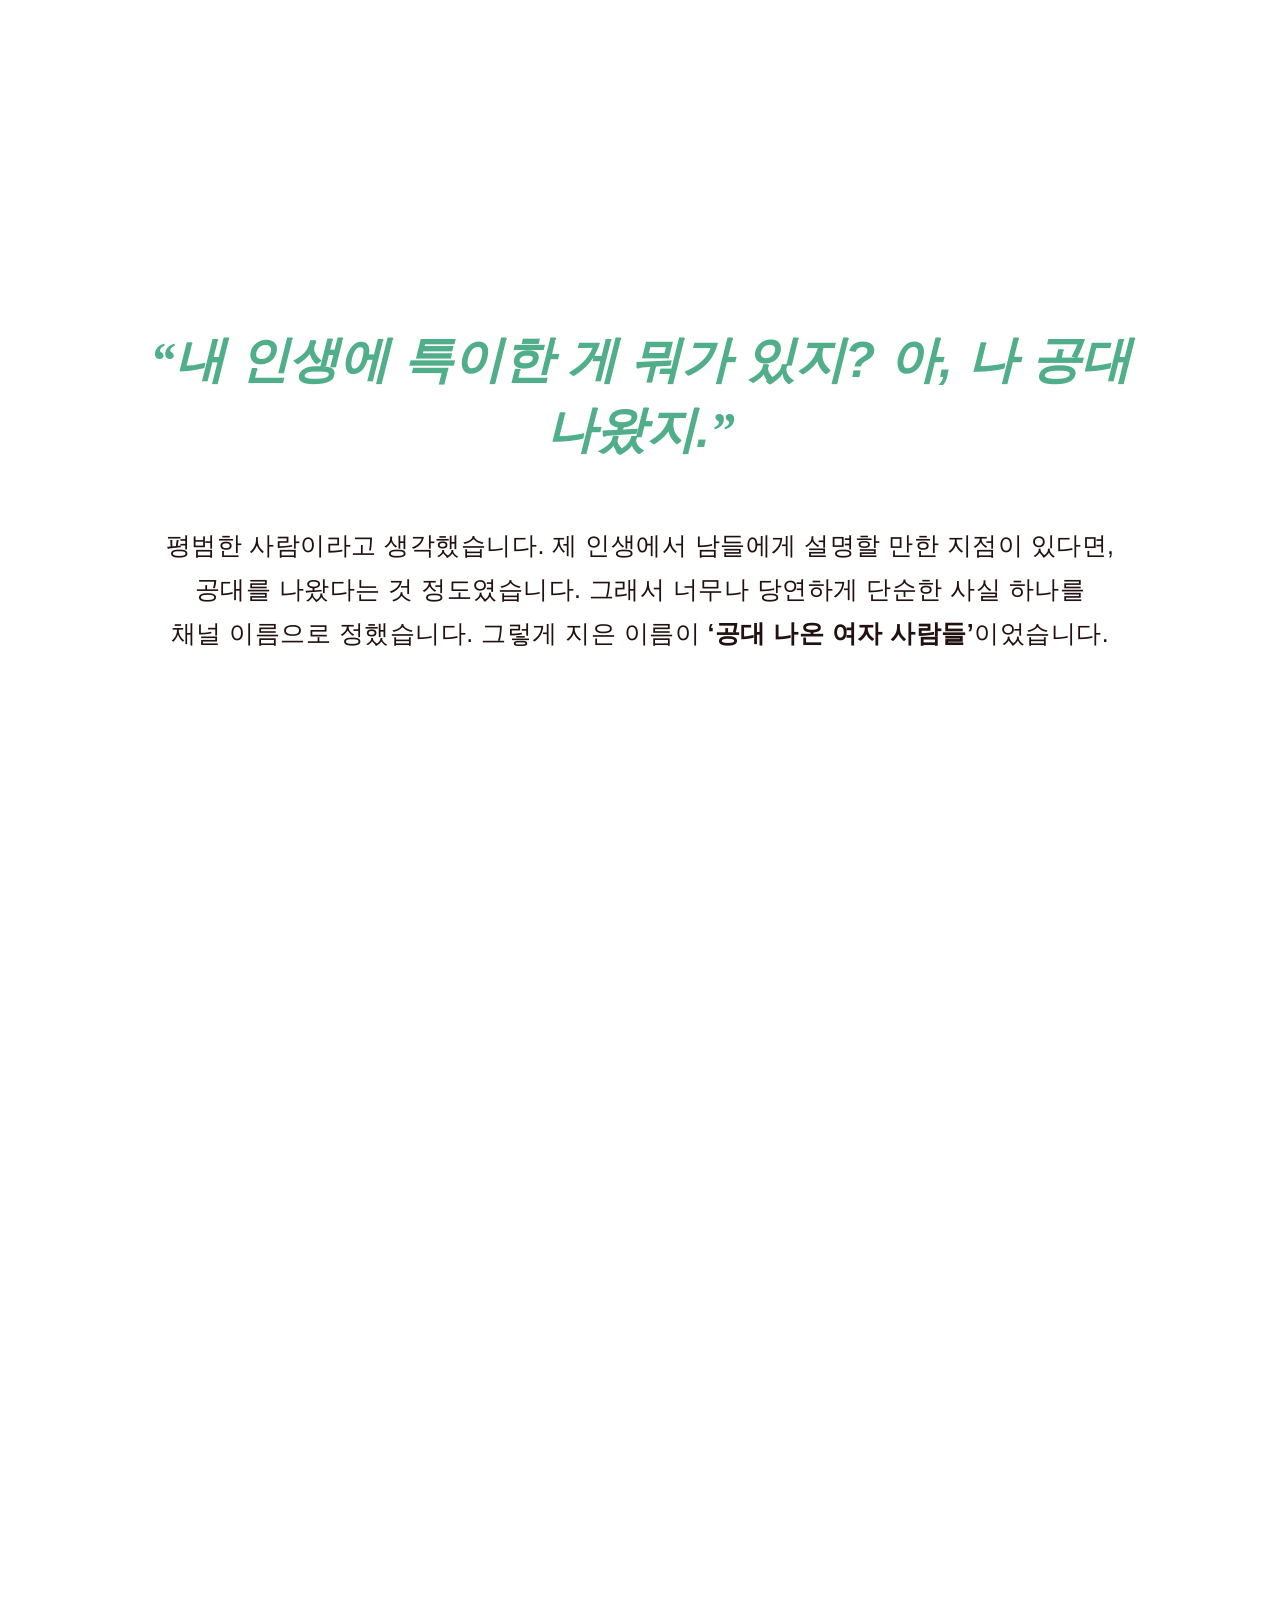
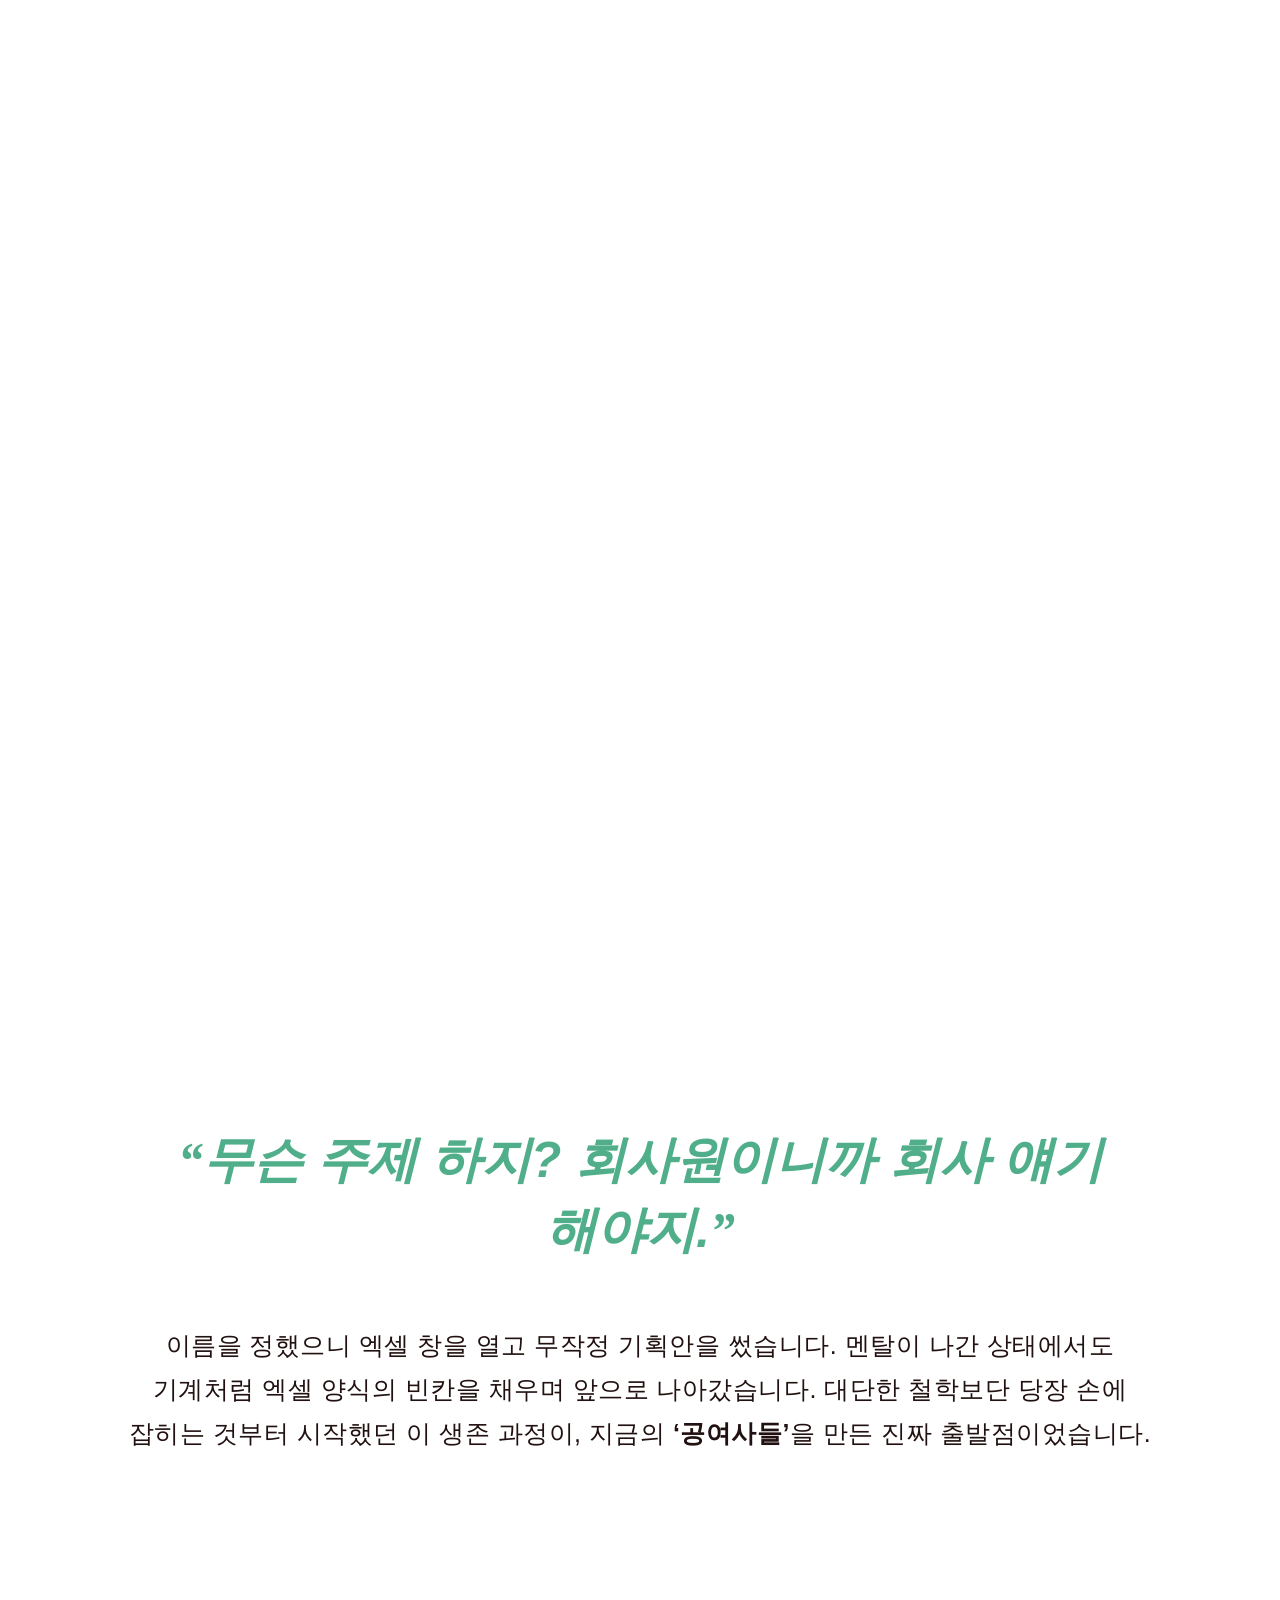
==== commit 1c61ed41: "Update founder story scroll layout" ====
--- a/v2_260609_client/index.html
+++ b/v2_260609_client/index.html
@@ -17,92 +17,136 @@
           </svg>
         </div>
         <div class="hero-title copy copy-center editorial-copy">
-          <h1>“거창한 비전보다, 볼품없는 양식 하나가<br>사람을 움직이게 할 때가 있습니다.”</h1>
-        </div>
-        <div class="hero-body copy editorial-copy">
+          <div class="quote-heading">
+            <span class="quote-heading-mark" aria-hidden="true">“</span>
+            <h1 class="quote-heading-text quote-text-reveal">거창한 비전보다, 볼품없는 양식 하나가<br>사람을 움직이게 할 때가 있습니다.</h1>
+          </div>
+        </div>
+        <div class="hero-body copy editorial-copy hero-section-reveal">
           <p>혁신, 스케일업, 유니콘… 세상에는 가슴 뛰게 하는 멋진 단어들이 참 많습니다.</p>
-          <p>하지만 매일 아침 우리를 책상 앞에 앉히고,<br>기어코 오늘 분량의 일을 끝내게 만드는 건 그런 거창한 비전이 아닐 때가 많습니다.</p>
+          <p>하지만 매일 아침 우리를 책상 앞에 앉히고,<br>기어코 오늘 분량의 일을 끝내게 만드는 건<br>그런 거창한 비전이 아닐 때가 많습니다.</p>
           <p>어제 적어둔 투박한 메모. 매일 쓰는 체크리스트.<br>아무 생각 없이 열어도 다시 일을 시작하게 만드는 한 장의 양식.<br>저는 그런 작고 단순한 기준의 힘을 믿습니다.</p>
           <p>이것의 진짜 위력을 처음 깨달은 곳은, 역설적이게도 가장 화려한 기획서가 난무하던 대기업에서였습니다.</p>
         </div>
-        <figure class="hero-phone">
+        <figure class="hero-phone hero-section-reveal">
           <img src="1.png?v=20260605-1317" alt="스마트폰 화면 속 공유된 업무 양식 이미지">
         </figure>
       </section>
 
       <section class="template-section light-section" id="template">
-        <div class="template-block">
-          <h2>“사람들은 제가 생각한<br>방식대로 움직이지 않았습니다.”</h2>
-          <div class="template-row">
-            <div class="copy">
-              <p><strong>‘이 정도면 누구나 이해하겠지.’</strong></p>
-              <p>대기업에서 전 국민이 쓰는 통신 서비스의<br>투자 전략을 세우던 시절,<br>저는 단단히 착각하고 있었습니다.</p>
-              <p>수백 장의 분석 보고서와 완벽한 기획서가 있으면<br>사람들이 알아서 따라올 거라고요.<br>친절하게 설명하면 누구나 이해할 거라고요.</p>
-              <p>하지만 1만 명이 넘는 거대한 조직 안팎으로<br>별의별 사람들을 다 겪어보니 현실은 달랐습니다.</p>
-            </div>
-            <figure class="image-card reveal reveal-from-right">
-              <img src="2.jpg?v=20260605-1317" alt="사무실 책상과 모니터가 놓인 업무 공간">
-            </figure>
-          </div>
-        </div>
-        <div class="template-block">
-          <h2>“사람들은 생각보다 꼼꼼히 읽지 않았습니다.”</h2>
-          <div class="template-row">
-            <div class="copy">
-              <p>같은 화면을 보고도 서로 다른 곳에서 막혔고,<br>같은 문장을 읽고도 전혀 다른 말을 했습니다.</p>
-              <p>수많은 사람들을 설득할 필요 없이 행동하게 만든 건,<br>제가 생각했던 상식보다 가장 바닥의 기준에 맞춘<br><strong>‘단순한 프레임’</strong> 하나였습니다.</p>
-              <p>어디서 시작해야 하는지.<br>무엇을 먼저 눌러야 하는지.<br>다음에는 뭘 하면 되는지.</p>
-              <p>사람은 친절한 설명을 들었을 때가 아니라,<br>생각할 필요조차 없을 만큼 머리를 덜 쓰고<br>따라갈 수 있는 뼈대가 쥐어졌을 때<br>비로소 움직였습니다.</p>
-            </div>
-            <figure class="image-card reveal reveal-from-right">
-              <img src="3.png?v=20260605-1317" alt="자산현황 표가 인쇄된 종이">
-            </figure>
-          </div>
-        </div>
-      </section>
-
-      <section class="system-title dark-section" id="system" data-effect="panel">
-        <div class="copy copy-center editorial-copy">
-          <h2>“이 단순한 진리는 전재산 1억을 잃고<br>모든 게 멈췄을 때도 똑같이 통했습니다.”</h2>
+        <div class="template-transition-stage">
+          <div class="template-transition-sticky">
+            <div class="template-title-section template-transition-title">
+              <div class="quote-heading">
+                <span class="quote-heading-mark" aria-hidden="true">“</span>
+                <h2 class="quote-heading-text quote-text-reveal">사람들은 제가 생각한 방식대로 움직이지 않았습니다.</h2>
+              </div>
+            </div>
+            <div class="template-block template-intro-block template-transition-content">
+              <div class="template-row">
+                <div class="copy">
+                  <p><strong>‘이 정도면 누구나 이해하겠지.’</strong></p>
+                  <p>대기업에서 전 국민이 쓰는 통신 서비스의<br>투자 전략을 세우던 시절,<br>저는 단단히 착각하고 있었습니다.</p>
+                  <p>수백 장의 분석 보고서와 완벽한 기획서가 있으면<br>사람들이 알아서 따라올 거라고요.<br>친절하게 설명하면 누구나 이해할 거라고요.</p>
+                  <p>하지만 1만 명이 넘는 거대한 조직 안팎으로<br>별의별 사람들을 다 겪어보니 현실은 달랐습니다.</p>
+                </div>
+                <figure class="image-card">
+                  <img src="2.jpg?v=20260605-1317" alt="사무실 책상과 모니터가 놓인 업무 공간">
+                </figure>
+              </div>
+            </div>
+          </div>
+        </div>
+        <div class="template-to-system-stage">
+          <div class="template-to-system-sticky">
+            <div class="template-title-section template-read-title">
+              <div class="quote-heading">
+                <span class="quote-heading-mark" aria-hidden="true">“</span>
+                <h2 class="quote-heading-text">사람들은 생각보다 꼼꼼히 읽지 않았습니다.</h2>
+              </div>
+            </div>
+            <div class="template-block template-frame-exit">
+              <div class="template-row">
+                <div class="copy">
+                  <p>같은 화면을 보고도 서로 다른 곳에서 막혔고,<br>같은 문장을 읽고도 전혀 다른 말을 했습니다.</p>
+                  <p>수많은 사람들을 설득할 필요 없이 행동하게 만든 건,<br>제가 생각했던 상식보다 가장 바닥의 기준에 맞춘<br><strong><span class="marker-highlight">‘단순한 프레임’</span></strong> 하나였습니다.</p>
+                  <p>어디서 시작해야 하는지.<br>무엇을 먼저 눌러야 하는지.<br>다음에는 뭘 하면 되는지.</p>
+                  <p>사람은 친절한 설명을 들었을 때가 아니라,<br>생각할 필요조차 없을 만큼 머리를 덜 쓰고<br>따라갈 수 있는 뼈대가 쥐어졌을 때<br>비로소 움직였습니다.</p>
+                </div>
+                <figure class="image-card">
+                  <img src="3.png?v=20260605-1317" alt="자산현황 표가 인쇄된 종이">
+                </figure>
+              </div>
+            </div>
+            <section class="system-title dark-section template-system-enter" id="system" data-effect="panel">
+              <div class="copy copy-center editorial-copy">
+                <div class="quote-heading">
+                  <span class="quote-heading-mark" aria-hidden="true">“</span>
+                  <h2 class="quote-heading-text">이 단순한 진리는 전재산 1억을 잃고<br>모든 게 멈췄을 때도 똑같이 통했습니다.</h2>
+                </div>
+              </div>
+            </section>
+          </div>
         </div>
       </section>
 
       <section class="system-story-section light-section">
-        <div class="story-copy editorial-copy">
+        <div class="story-copy editorial-copy center-story-copy">
           <p>1억 원이라는 큰 돈을 사기당하고 일상이 완전히 멈춰버린 시절이 있었습니다.<br>그때 저를 다시 움직인 건 대단한 용기나 긍정적인 마인드가 아니었습니다.<br>멋진 꿈도, 사업 계획도 아니었습니다.</p>
-          <p>저는 복잡한 감정들을 치워버리고, 당장 제가 딛고 설 수 있는 몇 가지만 남겼습니다.</p>
+          <p><strong>저는 복잡한 감정들을 제껴두고, 당장 제가 딛고 설 수 있는 단순한 기준 하나만 생각했습니다.</strong></p>
         </div>
       </section>
 
       <section class="quote-section light-section system-quote" data-effect="cover-panel">
         <div class="quote editorial-copy">
-          <strong class="quote-punch reveal">“지금 할 수 있는 게 뭐지? 유튜브를 해보자.<br>내 인생에 특이한 게 뭐가 있지? 아, 나 공대 나왔지.”</strong>
-        </div>
-      </section>
-
-      <section class="story-image-section image-five-section light-section" id="blog">
-        <h2>“내 인생에 특이한 게 뭐가 있지? 아, 나 공대 나왔지.”</h2>
-        <figure class="story-wide-image">
+          <div class="quote-heading">
+            <strong class="quote-punch quote-heading-text quote-text-reveal"><span class="inline-quote-mark">“</span>지금 할 수 있는 게 뭐지?<br>돈 없으니까 돈 안 드는 유튜브 해야지.<span class="inline-quote-mark">”</span></strong>
+          </div>
+        </div>
+      </section>
+
+      <section class="center-image-section image-ten-section light-section" aria-label="중앙 이미지 섹션">
+        <figure class="center-image-frame">
+          <img src="퍼가요.png" alt="카드와 보험 로그인 알림이 적힌 그림">
+        </figure>
+      </section>
+
+      <section class="image-panel image-five-section light-section" id="blog">
+        <figure class="full-image">
           <img src="5.png?v=20260605-1317" alt="창가에 놓인 공여사들 머그컵">
         </figure>
-        <div class="story-copy editorial-copy">
-          <p>평범한 사람이라고 생각했습니다.<br>제 인생에서 남들에게 설명할 만한 지점이 있다면, 공대를 나왔다는 것 정도였습니다.<br>그래서 너무나 당연하게 단순한 사실 하나를 채널 이름으로 정했습니다.<br>그렇게 지은 이름이 <strong>‘공대 나온 여자 사람들’</strong>이었습니다.</p>
-        </div>
-      </section>
-
-      <section class="story-image-section origin-text-section light-section">
-        <h2>“무슨 주제 하지? 회사원이니까 회사 얘기 해야지.”</h2>
-        <figure class="story-wide-image">
+      </section>
+
+      <section class="story-text-section origin-name-section light-section">
+        <div class="story-copy editorial-copy center-story-copy">
+          <div class="quote-heading origin-name-title">
+            <h2 class="quote-heading-text quote-text-reveal"><span class="inline-quote-mark">“</span>내 인생에 특이한 게 뭐가 있지? 아, 나 공대 나왔지.<span class="inline-quote-mark">”</span></h2>
+          </div>
+          <p>평범한 사람이라고 생각했습니다. 제 인생에서 남들에게 설명할 만한 지점이 있다면, 공대를 나왔다는 것 정도였습니다. 그래서 너무나 당연하게 단순한 사실 하나를 채널 이름으로 정했습니다. 그렇게 지은 이름이 <strong>‘공대 나온 여자 사람들’</strong>이었습니다.</p>
+        </div>
+      </section>
+
+      <section class="image-panel image-four-section light-section">
+        <figure class="full-image image-four-rise">
           <img src="4.png?v=20260605-1317" alt="노트북 화면에 열린 스프레드시트 업무표">
         </figure>
-        <div class="story-copy editorial-copy">
-          <p>이름을 정했으니 엑셀 창을 열고 무작정 기획안을 썼습니다.<br>멘탈이 나간 상태에서도 기계처럼 엑셀 양식의 빈칸을 채우며 앞으로 나아갔습니다.<br>대단한 철학보단 당장 손에 잡히는 것부터 시작했던 이 생존 과정이,<br>지금의 <strong>‘공여사들’</strong>을 만든 진짜 출발점이었습니다.</p>
+      </section>
+
+      <section class="story-text-section origin-topic-section light-section">
+        <div class="story-copy editorial-copy center-story-copy">
+          <div class="quote-heading origin-name-title">
+            <h2 class="quote-heading-text quote-text-reveal"><span class="inline-quote-mark">“</span>무슨 주제 하지? 회사원이니까 회사 얘기 해야지.<span class="inline-quote-mark">”</span></h2>
+          </div>
+          <p>이름을 정했으니 엑셀 창을 열고 무작정 기획안을 썼습니다. 멘탈이 나간 상태에서도 기계처럼 엑셀 양식의 빈칸을 채우며 앞으로 나아갔습니다. 대단한 철학보단 당장 손에 잡히는 것부터 시작했던 이 생존 과정이, 지금의 <strong>‘공여사들’</strong>을 만든 진짜 출발점이었습니다.</p>
         </div>
       </section>
 
       <section class="dark-argument-section dark-section">
         <div class="copy copy-center editorial-copy">
-          <h2>“그래서 돈을 더 준대도 100점짜리 맞춤 제작은 안 합니다.”</h2>
+          <div class="quote-heading">
+            <span class="quote-heading-mark" aria-hidden="true">“</span>
+            <h2 class="quote-heading-text quote-text-reveal">그래서 돈을 더 준대도 100점짜리 맞춤 제작은 안 합니다.</h2>
+          </div>
           <div class="dark-argument-body">
             <p>제가 매일 기계처럼 채워 넣던 ‘그 양식’을 보시고<br>"돈을 두 배로 낼 테니, 완벽한 시스템을 짜주세요"라고 찾아오시는 대표님들이 계십니다.<br>하지만 저는 타협하지 않고 오히려 기능을 덜어내라고 말씀드립니다.</p>
             <p>맞춤은 생각보다 가치가 없습니다. 나에게 딱 맞는 자동차를 원하는 사람한테<br>'네가 타고 싶은 차를 직접 그려봐'라고 하면, 결국 손도 못 대고 차를 포기할 거거든요.</p>
@@ -111,35 +155,35 @@
       </section>
 
       <section class="car-principle-section light-section">
-        <figure class="car-principle-image">
+        <div class="image-six-caption">
+          <p>만약 나에게 딱 맞는 자동차를 원하는 사람한테<br>'네가 타고 싶은 차를 직접 그려봐'라고 하면,<br>제대로 그릴 수 있을까요?</p>
+        </div>
+        <figure class="full-image car-principle-image">
           <img src="6.png?v=20260605-1317" alt="자동차 내부 대시보드">
-          <figcaption>만약 나에게 딱 맞는 자동차를 원하는 사람한테<br>'네가 타고 싶은 차를 직접 그려봐'라고 하면,<br>제대로 그릴 수 있을까요?</figcaption>
-        </figure>
+        </figure>
+      </section>
+
+      <section class="insight-title-section light-section">
+        <div class="quote-heading">
+          <span class="quote-heading-mark" aria-hidden="true">“</span>
+          <h2 class="quote-heading-text quote-text-reveal">사람들이 제 양식을 원했던 건<br>대단한 기술이 있어서가 아닙니다.</h2>
+        </div>
       </section>
 
       <section class="split-section light-section" id="insight">
         <div class="copy">
-          <h2>“사람들이 제 양식을 원했던 건<br>대단한 기술이 있어서가 아닙니다.”</h2>
-          <p>벼랑 끝에서도 손발을 움직이게 했던 그 직관적인<br>'단순함'이 다른 누군가에게도 간절했기 때문입니다.<br>이것이 제가 지금도 100점짜리 정답 대신<br>80점짜리 뼈대를 고집스럽게 파는 이유입니다.</p>
-          <p>혼자 일하는 사람에겐 막막함 속에서도<br>내 일을 시작하게 만드는 '양식'을 팔고,<br>함께 일하는 조직에겐 멈추지 않고<br>굴러갈 수 있는 ‘구조’를 팝니다.<br>저를 일으켜 세운 이 뼈대가,<br>시작을 앞당기고 끝까지 지속하게 만드는<br>현실적인 무기가 되길 바라면서요.</p>
+          <p>벼랑 끝에서도 손발을 움직이게 했던 그 직관적인<br>'단순함'이 다른 누군가에게도 간절했기 때문입니다.<br>이것이 제가 지금도 <strong>100점짜리 정답 대신<br>80점짜리 뼈대를 고집스럽게 파는 이유</strong>입니다.</p>
+          <p>혼자 일하는 사람에겐 막막함 속에서도<br>내 일을 시작하게 만드는 '양식'을 팔고,<br>함께 일하는 조직에겐 멈추지 않고<br>굴러갈 수 있는 ‘구조’를 팝니다.</p>
+          <p>저를 일으켜 세운 이 뼈대가,<br>시작을 앞당기고 끝까지 지속하게 만드는<br><strong>현실적인 무기</strong>가 되길 바라면서요.</p>
         </div>
         <figure class="image-card">
           <img src="7.png?v=20260605-1317" alt="노란 안내 말풍선이 보이는 온라인 화면">
         </figure>
       </section>
 
-      <section class="closing light-section">
-        <div class="copy copy-center">
-          <h2 class="closing-title reveal">앞으로도 제 고집은 변하지 않을 겁니다.</h2>
-        </div>
-        <figure class="wide-image soft">
-          <img src="8.jpg?v=20260605-1317" alt="포스트잇이 붙은 책상 너머 업무 중인 사람">
-        </figure>
-      </section>
-
-      <section class="typing-section light-section" aria-label="반복 타이핑 문구">
+      <section class="motion-placeholder-section typing-section light-section" aria-label="반복 타이핑 문구">
         <div class="typing-inner">
-          <h2 class="typing-title">
+          <h2 class="typing-title" id="typingTitle">
             <span class="typing-item">
               <span class="typing-word">버리고</span>
             </span>
@@ -151,10 +195,16 @@
             </span>
             <span class="typing-dot" aria-hidden="true">.</span>
           </h2>
-          <div class="typing-final-copy">
-            <p>앞으로도 이 고집은 변하지 않을 겁니다.</p>
-          </div>
-        </div>
+        </div>
+      </section>
+
+      <section class="closing light-section">
+        <div class="copy copy-center">
+          <h2 class="closing-title reveal">앞으로도 제 고집은 변하지 않을 겁니다.</h2>
+        </div>
+        <figure class="wide-image soft">
+          <img src="8.jpg?v=20260605-1317" alt="포스트잇이 붙은 책상 너머 업무 중인 사람">
+        </figure>
       </section>
       </main>
     </div>
--- a/v2_260609_client/styles.css
+++ b/v2_260609_client/styles.css
@@ -9,10 +9,10 @@
   --font-body: "Pretendard Variable", "Pretendard", "Apple SD Gothic Neo", "Noto Sans KR", sans-serif;
   --body-size: 20px;
   --body-line: 30px;
-  --quote-size: 25px;
-  --quote-line: 40px;
-  --heading-size: 40px;
-  --heading-line: 60px;
+  --quote-size: 28px;
+  --quote-line: 44px;
+  --heading-size: 45px;
+  --heading-line: 64px;
   --full-image-hold: 600px;
 }
 
@@ -99,19 +99,69 @@
   text-wrap: balance;
 }
 
+.quote-heading {
+  position: relative;
+  display: block;
+  width: min(100%, 1068px);
+  margin-inline: auto;
+  text-align: center;
+}
+
+.quote-heading-mark {
+  position: absolute;
+  bottom: calc(100% + 14px);
+  left: 50%;
+  display: block;
+  color: #85E5AC;
+  font-family: Georgia, "Times New Roman", serif;
+  font-size: 64px;
+  font-weight: 700;
+  line-height: .55;
+  pointer-events: none;
+  transform: translateX(-50%);
+}
+
+.inline-quote-mark {
+  font-family: Georgia, "Times New Roman", serif;
+  font-weight: 700;
+  line-height: 0;
+}
+
+.dark-section .quote-heading-mark {
+  color: #85E5AC;
+}
+
+.quote-heading-text {
+  margin: 0;
+}
+
+.quote-text-reveal {
+  opacity: 0;
+  transform: translateY(24px);
+  transition: opacity 1.35s cubic-bezier(.22, 1, .36, 1), transform 1.35s cubic-bezier(.22, 1, .36, 1);
+  will-change: opacity, transform;
+}
+
+.quote-text-reveal.is-visible {
+  opacity: 1;
+  transform: translateY(0);
+}
+
 .hero {
-  position: relative;
-  min-height: 1266px;
+  --hero-white-height: 100vh;
+  position: relative;
+  min-height: calc(var(--hero-white-height) + 100vh);
   padding: 0 var(--page-margin);
+  background: linear-gradient(to bottom, var(--paper) 0 var(--hero-white-height), var(--dark) var(--hero-white-height) 100%);
 }
 
 .paper-mark {
   position: absolute;
-  top: 82px;
+  top: calc(50vh + 106px);
   left: 50%;
-  width: 75px;
-  height: 91px;
-  margin-left: -37.5px;
+  width: 58px;
+  height: 70px;
+  margin-left: -29px;
   transform-origin: 50% 50%;
   animation: paper-intro-sway 2.35s cubic-bezier(.34, 1.56, .64, 1) .14s both;
   backface-visibility: hidden;
@@ -122,7 +172,6 @@
   width: 100%;
   height: 100%;
   object-fit: contain;
-  filter: drop-shadow(14px 18px 24px rgba(0, 0, 0, .16));
   shape-rendering: auto;
   transform: translateZ(0);
 }
@@ -159,10 +208,11 @@
 
 .hero-title {
   position: absolute;
-  top: 264px;
+  top: calc(50vh - 28px);
   left: 50%;
   width: min(100%, 1068px);
-  transform: translateX(-50%);
+  color: var(--ink);
+  transform: translate(-50%, -50%);
 }
 
 .hero h1 {
@@ -172,20 +222,34 @@
 
 .hero-body {
   position: absolute;
-  top: 620px;
+  top: calc(var(--hero-white-height) + 50vh);
   left: calc(var(--page-margin) + var(--grid-column) + var(--grid-gap));
   width: calc(var(--grid-column) * 5 + var(--grid-gap) * 4);
   text-align: left;
+  transform: translateY(-50%);
 }
 
 .hero-phone {
   position: absolute;
-  top: 620px;
+  top: calc(var(--hero-white-height) + 50vh);
   left: calc(var(--page-margin) + (var(--grid-column) + var(--grid-gap)) * 6);
   width: calc(var(--grid-column) * 6 + var(--grid-gap) * 5);
   aspect-ratio: 705 / 450;
   margin: 0;
   overflow: hidden;
+  transform: translateY(-50%);
+}
+
+.hero-section-reveal {
+  opacity: 0;
+  transform: translateY(calc(-50% + 28px));
+  transition: opacity 2.35s cubic-bezier(.22, 1, .36, 1), transform 2.35s cubic-bezier(.22, 1, .36, 1);
+  will-change: opacity, transform;
+}
+
+.hero-section-reveal.is-visible {
+  opacity: 1;
+  transform: translateY(-50%);
 }
 
 .split-section,
@@ -195,13 +259,98 @@
   column-gap: var(--grid-gap);
   width: 100%;
   padding-inline: var(--page-margin);
-  padding-bottom: 150px;
+  padding-bottom: 0;
 }
 
 #template {
-  min-height: 1720px;
-  padding-top: 92px;
-  row-gap: 100px;
+  min-height: 100vh;
+  padding-top: 0;
+  row-gap: 0;
+}
+
+.template-title-section {
+  grid-column: 1 / -1;
+  display: grid;
+  place-items: center;
+  min-height: 100vh;
+}
+
+.template-title-section h2 {
+  margin: 0;
+  text-align: center;
+}
+
+.template-transition-stage {
+  grid-column: 1 / -1;
+  position: relative;
+  height: 200vh;
+}
+
+.template-transition-sticky {
+  position: sticky;
+  top: 0;
+  display: grid;
+  grid-template-columns: repeat(12, minmax(0, 1fr));
+  column-gap: var(--grid-gap);
+  height: 100vh;
+  overflow: hidden;
+}
+
+.template-transition-sticky > .template-title-section,
+.template-transition-sticky > .template-block {
+  position: absolute;
+  inset: 0;
+  min-height: 100vh;
+}
+
+.template-transition-title .quote-heading,
+.template-transition-content .template-row {
+  will-change: opacity, transform;
+}
+
+.template-transition-content .template-row {
+  opacity: 0;
+  transform: translateY(26px);
+}
+
+.template-to-system-stage {
+  grid-column: 1 / -1;
+  position: relative;
+  height: 560vh;
+  margin-inline: calc(var(--page-margin) * -1);
+}
+
+.template-to-system-sticky {
+  position: sticky;
+  top: 0;
+  height: 100vh;
+  overflow: hidden;
+  background: #fff;
+}
+
+.template-to-system-sticky > .template-block,
+.template-to-system-sticky > .template-title-section,
+.template-to-system-sticky > .system-title {
+  position: absolute;
+  inset: 0;
+  min-height: 100vh;
+  padding-inline: var(--page-margin);
+}
+
+.template-read-title,
+.template-frame-exit,
+.template-system-enter {
+  will-change: opacity, transform;
+}
+
+.template-read-title,
+.template-frame-exit,
+.template-system-enter {
+  opacity: 0;
+}
+
+.template-system-enter {
+  background: transparent;
 }
 
 .template-block {
@@ -209,6 +358,12 @@
   display: grid;
   grid-template-columns: repeat(12, minmax(0, 1fr));
   column-gap: var(--grid-gap);
+  min-height: 100vh;
+  align-items: center;
+}
+
+.template-intro-block {
+  padding-top: 0;
 }
 
 .template-block h2 {
@@ -227,7 +382,12 @@
 
 .template-row .copy {
   grid-column: 2 / span 5;
-  align-self: start;
+  grid-row: 1;
+  align-self: center;
+}
+
+.template-intro-block .template-row .copy {
+  grid-column: 8 / span 5;
 }
 
 .template-row .copy p {
@@ -238,13 +398,25 @@
   margin-top: 30px;
 }
 
+.marker-highlight {
+  padding: 0 .08em;
+  background: #9EEABD;
+  box-decoration-break: clone;
+  -webkit-box-decoration-break: clone;
+}
+
 .template-row .image-card {
   grid-column: 7 / span 6;
-  align-self: start;
+  grid-row: 1;
+  align-self: center;
   aspect-ratio: 705 / 450;
   min-height: 0;
   margin: 0;
   overflow: hidden;
+}
+
+.template-intro-block .template-row .image-card {
+  grid-column: 1 / span 6;
 }
 
 .template-row .image-card img {
@@ -285,16 +457,72 @@
   overflow: hidden;
 }
 
+.image-panel {
+  position: sticky;
+  top: 0;
+  min-height: 100vh;
+  height: 100vh;
+  overflow: hidden;
+  margin-bottom: var(--full-image-hold);
+}
+
+.image-panel .full-image {
+  width: 100%;
+  height: 100%;
+}
+
+.image-ten-section {
+  z-index: 2;
+}
+
+.image-five-section {
+  z-index: 3;
+}
+
+.origin-name-section {
+  position: relative;
+  z-index: 4;
+}
+
+.origin-text-section {
+  position: relative;
+  z-index: 5;
+}
+
+.image-four-section {
+  z-index: 5;
+}
+
+.origin-topic-section {
+  position: relative;
+  z-index: 6;
+}
+
 .system-story-section,
 .system-quote,
+.story-text-section,
 .story-image-section,
+.center-image-section,
+.insight-title-section,
+.motion-placeholder-section,
 .dark-argument-section {
   padding-inline: var(--page-margin);
 }
 
 .system-story-section {
-  padding-top: 86px;
-  padding-bottom: 92px;
+  display: grid;
+  place-items: center;
+  min-height: 100vh;
+  background: #E7F3ED;
+}
+
+.story-text-section,
+.center-image-section,
+.insight-title-section,
+.motion-placeholder-section {
+  display: grid;
+  place-items: center;
+  min-height: 100vh;
 }
 
 .story-copy,
@@ -311,6 +539,52 @@
   font-weight: 400;
 }
 
+.center-story-copy {
+  text-align: center;
+}
+
+.origin-name-section .story-copy,
+.origin-topic-section .story-copy {
+  display: grid;
+  justify-items: center;
+}
+
+.origin-name-section .story-copy p,
+.origin-topic-section .story-copy p {
+  font-size: 25px;
+}
+
+.origin-name-title {
+  width: min(100%, 1180px);
+  margin-bottom: 58px;
+}
+
+.origin-name-title h2 {
+  color: #50AF8A;
+  font-size: 50px;
+  font-weight: 700;
+  font-style: italic;
+  line-height: 70px;
+  text-align: center;
+}
+
+.origin-name-title .quote-heading-mark {
+  color: #50AF8A;
+}
+
+.center-image-frame {
+  width: min(100%, 920px);
+  aspect-ratio: 16 / 9;
+  margin: 0;
+  overflow: hidden;
+}
+
+.center-image-frame img {
+  width: 100%;
+  height: 100%;
+  object-fit: cover;
+}
+
 .quote {
   text-align: center;
 }
@@ -318,9 +592,7 @@
 .system-quote {
   display: grid;
   place-items: center;
-  min-height: 430px;
-  padding-top: 90px;
-  padding-bottom: 96px;
+  min-height: 100vh;
 }
 
 .quote strong {
@@ -329,42 +601,46 @@
 }
 
 .quote .quote-punch {
-  font-size: clamp(34px, 4vw, 56px);
-  line-height: 1.32;
+  display: block;
+  color: #50AF8A;
+  font-size: 50px;
+  line-height: 70px;
   font-weight: 700;
   font-style: italic;
 }
 
-.quote .quote-punch.reveal {
-  opacity: 0;
-  transform: translateY(22px) scale(.985);
-  transition: opacity 1.75s cubic-bezier(.22, 1, .36, 1), transform 1.75s cubic-bezier(.22, 1, .36, 1);
-}
-
-.quote .quote-punch.reveal.is-visible {
-  opacity: 1;
-  transform: translateY(0) scale(1);
+.system-quote .quote-heading-mark,
+.story-image-section .quote-heading-mark {
+  color: #50AF8A;
 }
 
 .story-image-section {
-  padding-top: 96px;
-  padding-bottom: 112px;
+  display: grid;
+  align-content: center;
+  min-height: 100vh;
+}
+
+.story-image-section .quote-heading {
+  width: min(100%, 1460px);
+  margin-bottom: 56px;
+  text-align: center;
 }
 
 .story-image-section h2 {
-  width: min(100%, 1460px);
-  margin: 0 auto 56px;
-  color: var(--ink);
-  font-size: clamp(34px, 4vw, 56px);
+  width: 100%;
+  margin: 0;
+  color: #50AF8A;
+  font-size: 50px;
+  font-weight: 700;
   font-style: italic;
-  line-height: 1.32;
-  text-align: left;
+  line-height: 70px;
+  text-align: center;
 }
 
 .story-wide-image {
   width: min(100%, 1460px);
   aspect-ratio: 1460 / 780;
-  margin: 0 auto 54px;
+  margin: 0 auto;
   overflow: hidden;
 }
 
@@ -385,18 +661,25 @@
   display: grid;
   place-items: center;
   min-height: 100vh;
-  padding-top: 110px;
-  padding-bottom: 110px;
+  height: 100vh;
+  position: relative;
+  z-index: 7;
 }
 
 .dark-argument-section h2 {
+  font-size: 45px;
+  line-height: 1.35;
+}
+
+.dark-argument-section .quote-heading {
+  width: min(100%, 1450px);
   margin-bottom: 84px;
-  font-size: clamp(38px, 4.4vw, 64px);
-  line-height: 1.35;
 }
 
 .dark-argument-body {
   color: #fff;
+  font-size: 25px;
+  line-height: 38px;
   font-weight: 400;
 }
 
@@ -405,23 +688,30 @@
 }
 
 .car-principle-section {
-  padding: 92px var(--page-margin) 112px;
+  position: relative;
+  z-index: 8;
+  display: block;
+  min-height: 100vh;
+  height: 100vh;
+  padding-inline: 0;
+  overflow: hidden;
 }
 
 .car-principle-image {
-  position: relative;
-  width: min(100%, 1266px);
-  aspect-ratio: 1266 / 700;
-  margin: 0 auto;
-  overflow: hidden;
+  width: 100%;
+  height: 100%;
+  margin: 0;
 }
 
 .car-principle-image::after {
   content: "";
   position: absolute;
   inset: 0;
+  z-index: 1;
   pointer-events: none;
-  background: linear-gradient(90deg, rgba(17, 17, 17, 0) 38%, rgba(17, 17, 17, .72) 100%);
+  background:
+    radial-gradient(circle at 78% 15%, rgba(0, 0, 0, .72) 0%, rgba(0, 0, 0, .58) 18%, rgba(0, 0, 0, .32) 38%, rgba(0, 0, 0, 0) 68%),
+    linear-gradient(135deg, rgba(0, 0, 0, 0) 0%, rgba(0, 0, 0, .08) 42%, rgba(0, 0, 0, .58) 100%);
 }
 
 .car-principle-image img {
@@ -430,42 +720,76 @@
   object-fit: cover;
 }
 
-.car-principle-image figcaption {
-  position: absolute;
-  top: 16%;
-  right: 8%;
-  z-index: 1;
-  width: min(34vw, 455px);
-  margin: 0;
+.image-six-caption {
+  position: absolute;
+  top: 112px;
+  right: 118px;
+  z-index: 2;
+  width: calc(var(--grid-column) * 5 + var(--grid-gap) * 4);
+  max-width: 610px;
+  padding-left: 24px;
+  border-left: 2px solid rgba(255, 255, 255, .58);
   color: #fff;
-  font-size: 19px;
-  font-weight: 500;
-  line-height: 31px;
   text-align: left;
+  pointer-events: none;
+}
+
+.image-six-caption p {
+  margin: 0;
+  font-size: 21px;
+  font-weight: 600;
+  line-height: 34px;
+  letter-spacing: 0;
+}
+
+.insight-title-section h2 {
+  margin: 0;
+  color: var(--ink);
+  font-size: var(--heading-size);
+  font-weight: 600;
+  line-height: var(--heading-line);
+  text-align: center;
+}
+
+.insight-title-section {
+  position: relative;
+  z-index: 9;
 }
 
 #insight {
   position: relative;
-  z-index: 7;
+  z-index: 10;
   background: var(--paper);
-  min-height: 922px;
-  padding-top: 197px;
+  min-height: 100vh;
+  align-items: center;
+}
+
+.motion-placeholder-section {
+  position: relative;
+  z-index: 11;
 }
 
 #insight > .copy:first-child {
   grid-column: 2 / span 4;
-  align-self: start;
+  align-self: center;
+}
+
+#insight > .copy:first-child p {
+  line-height: 30px;
+}
+
+#insight > .copy:first-child p + p {
+  margin-top: 30px;
 }
 
 #insight > .copy:first-child h2 {
-  width: max-content;
-  max-width: calc(var(--grid-column) * 5 + var(--grid-gap) * 4);
-  margin-bottom: 52px;
+  display: none;
 }
 
 #insight > .image-card {
   grid-column: 7 / span 6;
-  align-self: start;
+  align-self: center;
+  aspect-ratio: 705 / 450;
   min-height: 0;
   margin: 0;
   overflow: hidden;
@@ -479,19 +803,26 @@
 
 .closing {
   position: relative;
-  z-index: 8;
+  z-index: 12;
+  display: grid;
+  place-items: start center;
   background: var(--paper);
-  min-height: 966px;
+  height: 100vh;
+  min-height: 100vh;
+  overflow: hidden;
   padding-top: 0;
   text-align: center;
 }
 
 .closing .copy-center {
-  position: relative;
+  position: absolute;
+  top: 66px;
+  left: 50%;
   z-index: 2;
   width: min(100%, 705px);
-  margin: 0 auto;
+  margin: 0;
   padding-top: 0;
+  transform: translateX(-50%);
 }
 
 .closing-title.reveal {
@@ -507,10 +838,11 @@
 }
 
 .closing .soft {
-  position: relative;
-  width: 100%;
-  height: 100vh;
-  margin-top: 14px;
+  position: absolute;
+  inset: 0;
+  width: 100%;
+  height: 100%;
+  margin: 0;
   filter: none;
 }
 
@@ -520,7 +852,7 @@
   inset: 0;
   z-index: 1;
   pointer-events: none;
-  background: linear-gradient(to bottom, #fff 0%, rgba(255, 255, 255, .96) 7%, rgba(255, 255, 255, 0) 40%);
+  background: linear-gradient(to bottom, #fff 0%, rgba(255, 255, 255, .98) 13%, rgba(255, 255, 255, .72) 28%, rgba(255, 255, 255, 0) 58%);
 }
 
 .closing .soft img {
@@ -534,6 +866,10 @@
   min-height: 100vh;
   padding: 90px var(--page-margin);
   background: #f6f3ee;
+}
+
+.motion-placeholder-section.typing-section {
+  background: #fff;
 }
 
 .typing-inner {
@@ -691,9 +1027,10 @@
 
   .hero {
     display: block;
-    min-height: auto;
+    min-height: calc(100vh + 100vh);
     padding-top: 72px;
     padding-bottom: 92px;
+    background: linear-gradient(to bottom, var(--paper) 0 100vh, var(--dark) 100vh 100%);
   }
 
   .paper-mark {
@@ -725,32 +1062,31 @@
     position: static;
     width: 100%;
     margin-top: 72px;
+    transform: none;
+  }
+
+  .hero-section-reveal,
+  .hero-section-reveal.is-visible {
+    transform: none;
   }
 
   .car-principle-section {
-    padding: 64px var(--page-margin) 78px;
+    min-height: 100vh;
+    height: 100vh;
+    padding-inline: 0;
   }
 
   .car-principle-image {
-    aspect-ratio: 4 / 3;
+    height: 100%;
+    aspect-ratio: auto;
   }
 
   .car-principle-image::after {
     background: linear-gradient(to bottom, rgba(17, 17, 17, 0) 30%, rgba(17, 17, 17, .78) 100%);
   }
 
-  .car-principle-image figcaption {
-    top: auto;
-    right: 24px;
-    bottom: 24px;
-    left: 24px;
-    width: auto;
-    font-size: 16px;
-    line-height: 26px;
-  }
-
   .typing-section {
-    min-height: 620px;
+    min-height: 100vh;
     padding: 72px var(--page-margin);
   }
 
@@ -784,10 +1120,15 @@
 
   #template,
   #insight {
-    min-height: auto;
+    min-height: 100vh;
     padding-top: 88px;
     padding-bottom: 88px;
-    row-gap: 48px;
+  }
+
+  #template {
+    padding-top: 0;
+    padding-bottom: 0;
+    row-gap: 0;
   }
 
   .template-block,
@@ -819,7 +1160,7 @@
   }
 
   .system-title {
-    min-height: 300px;
+    min-height: 100vh;
   }
 
   .system-quote,
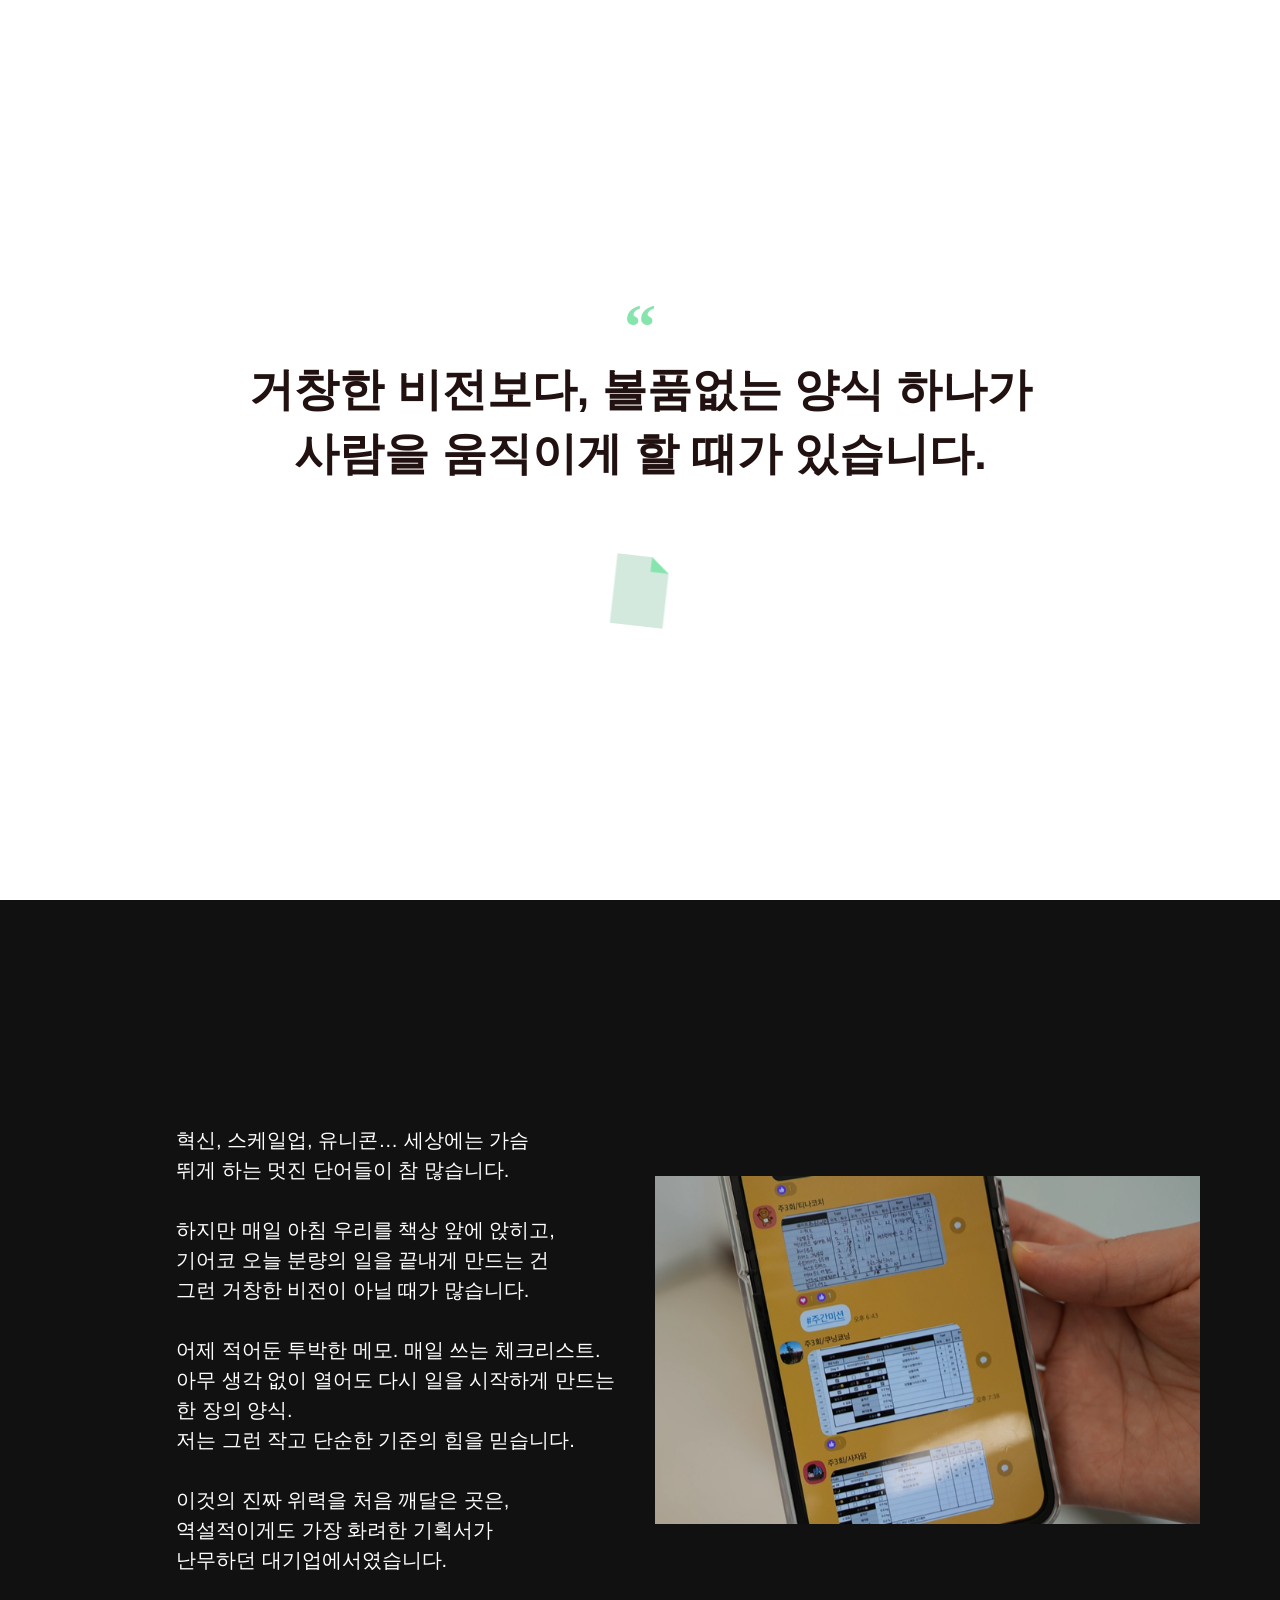
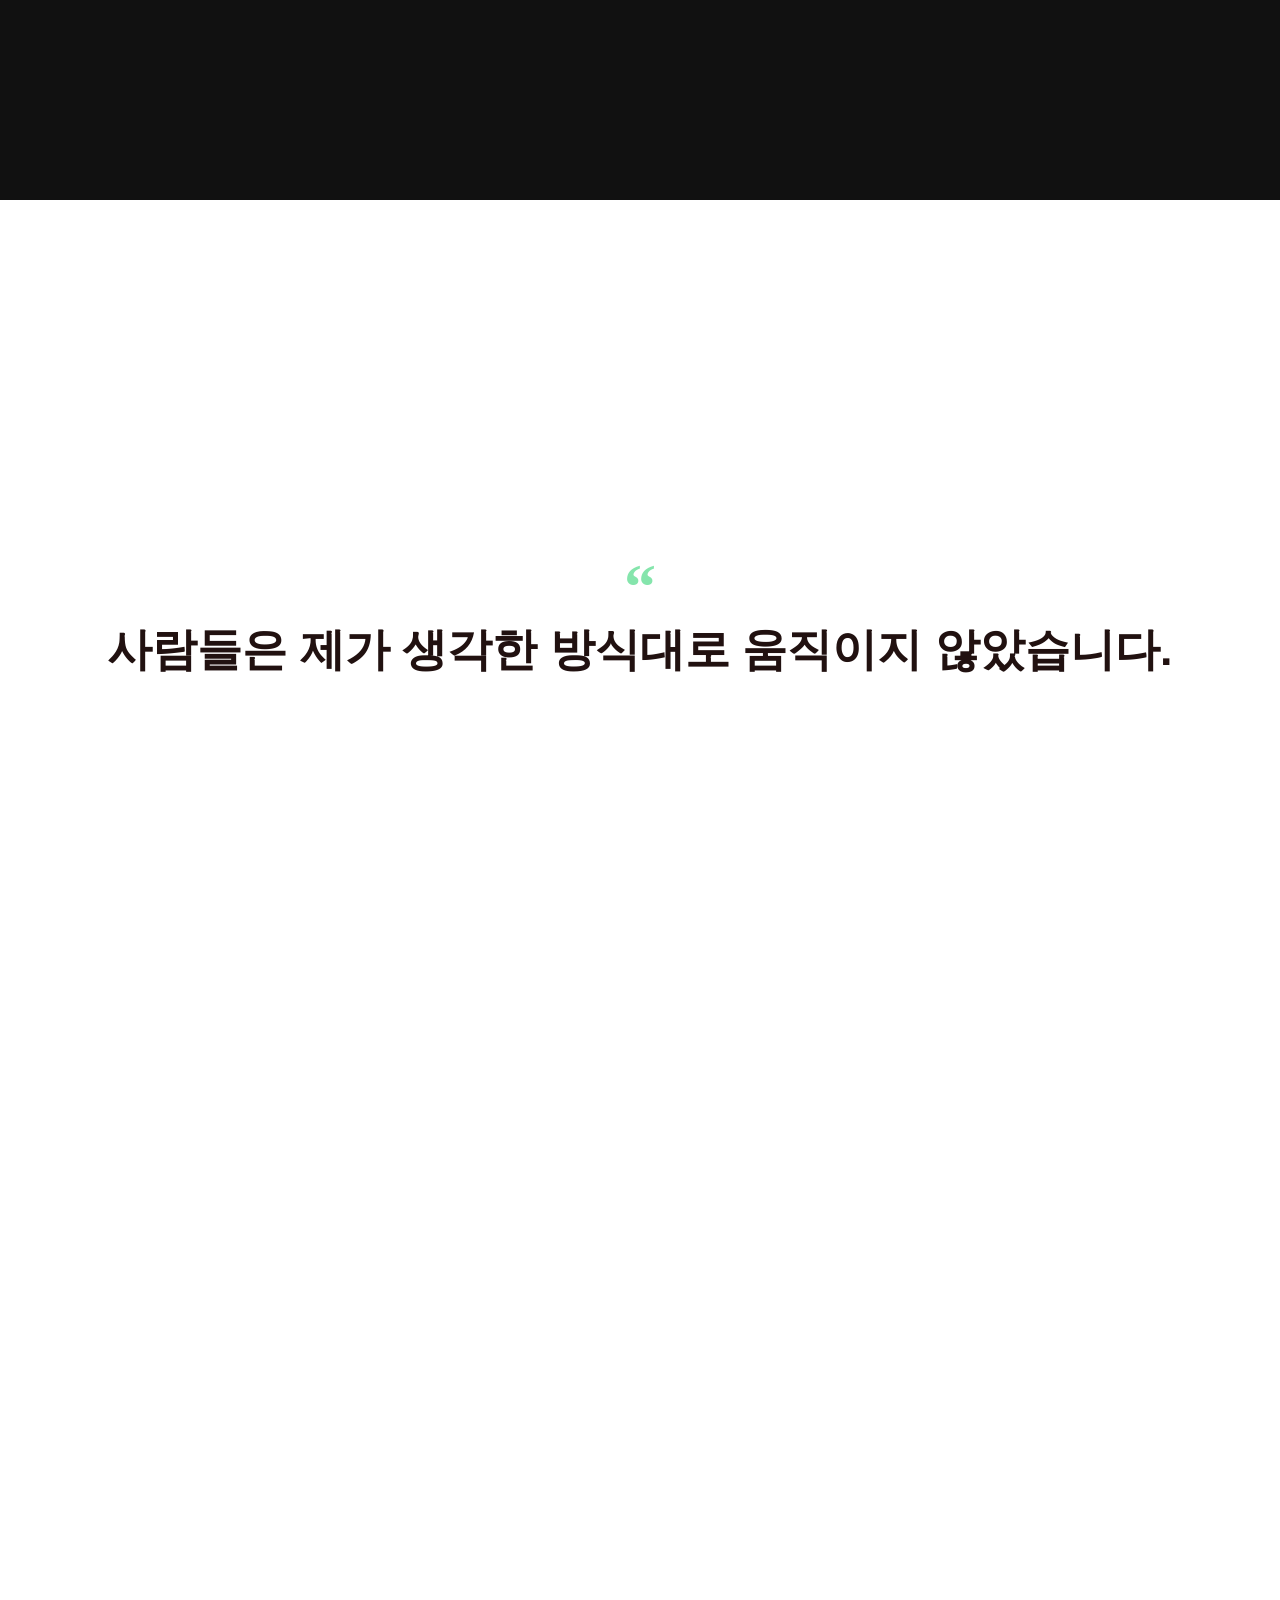
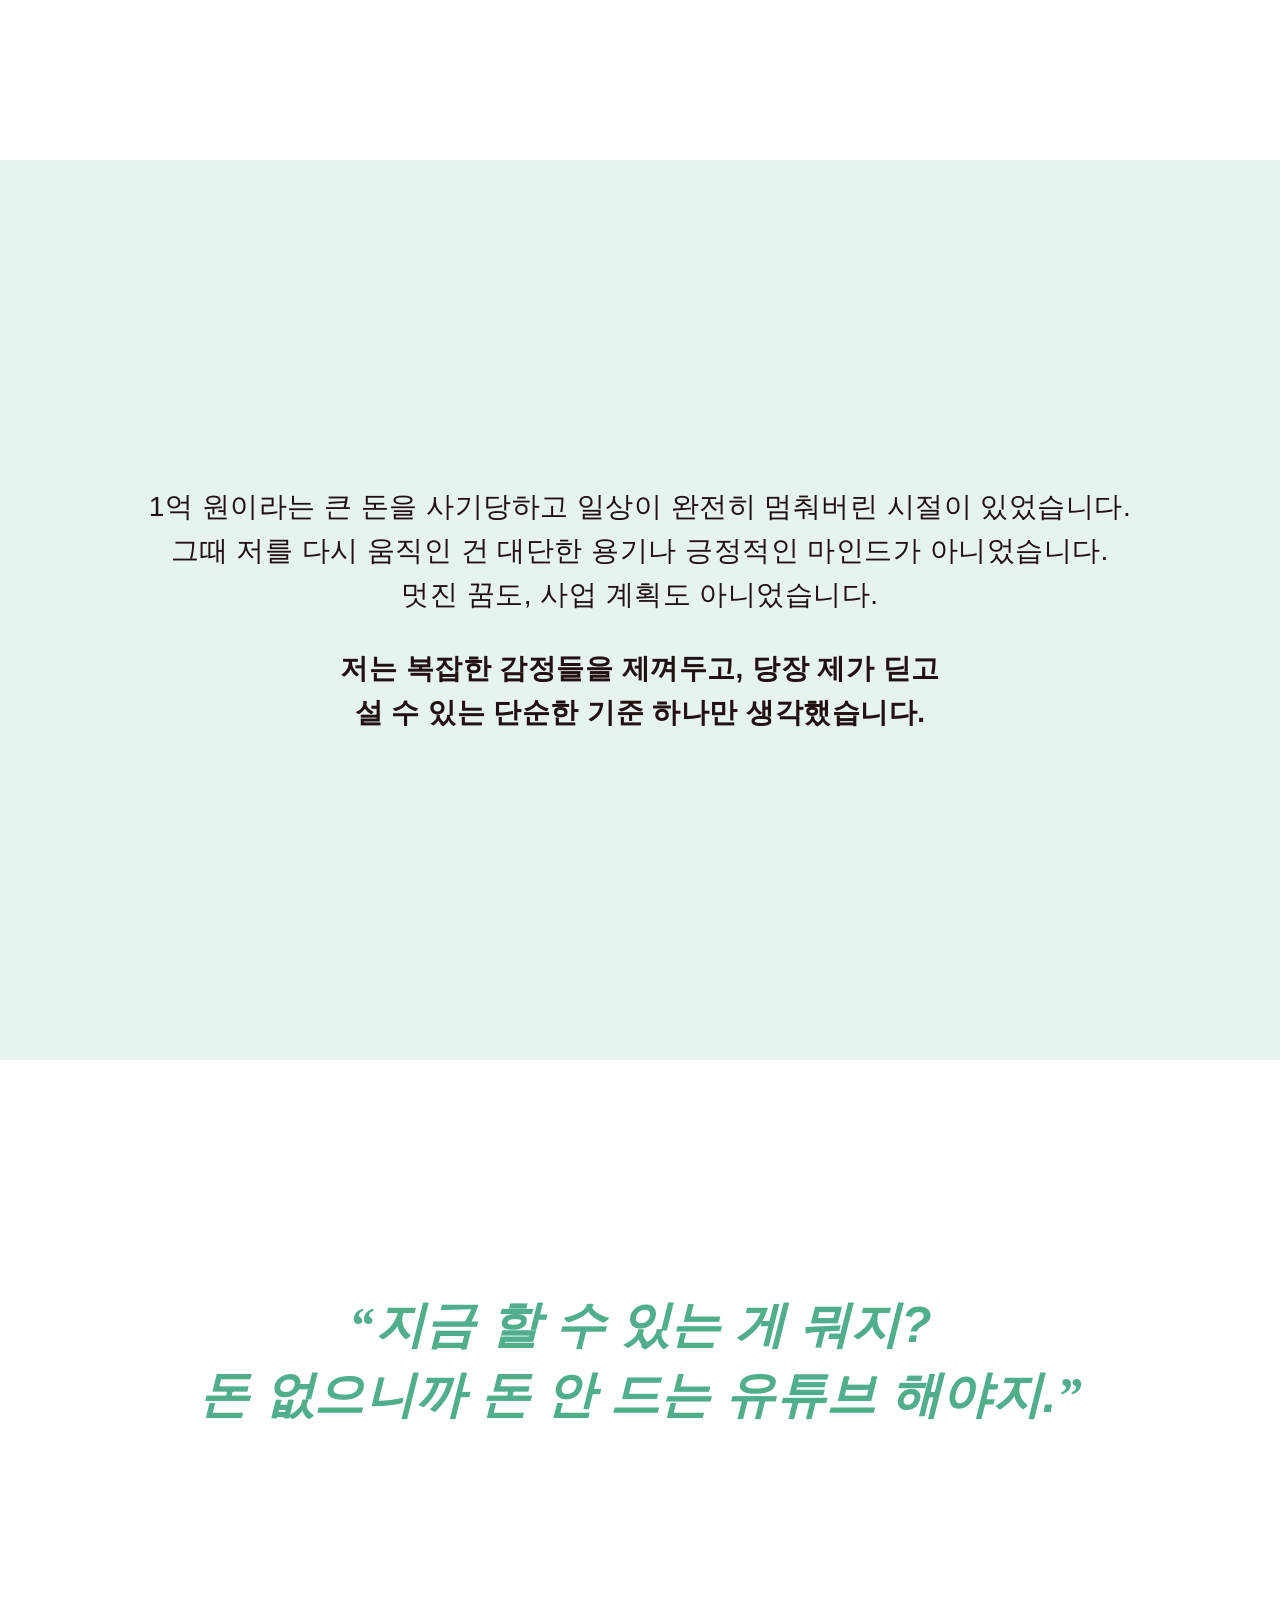
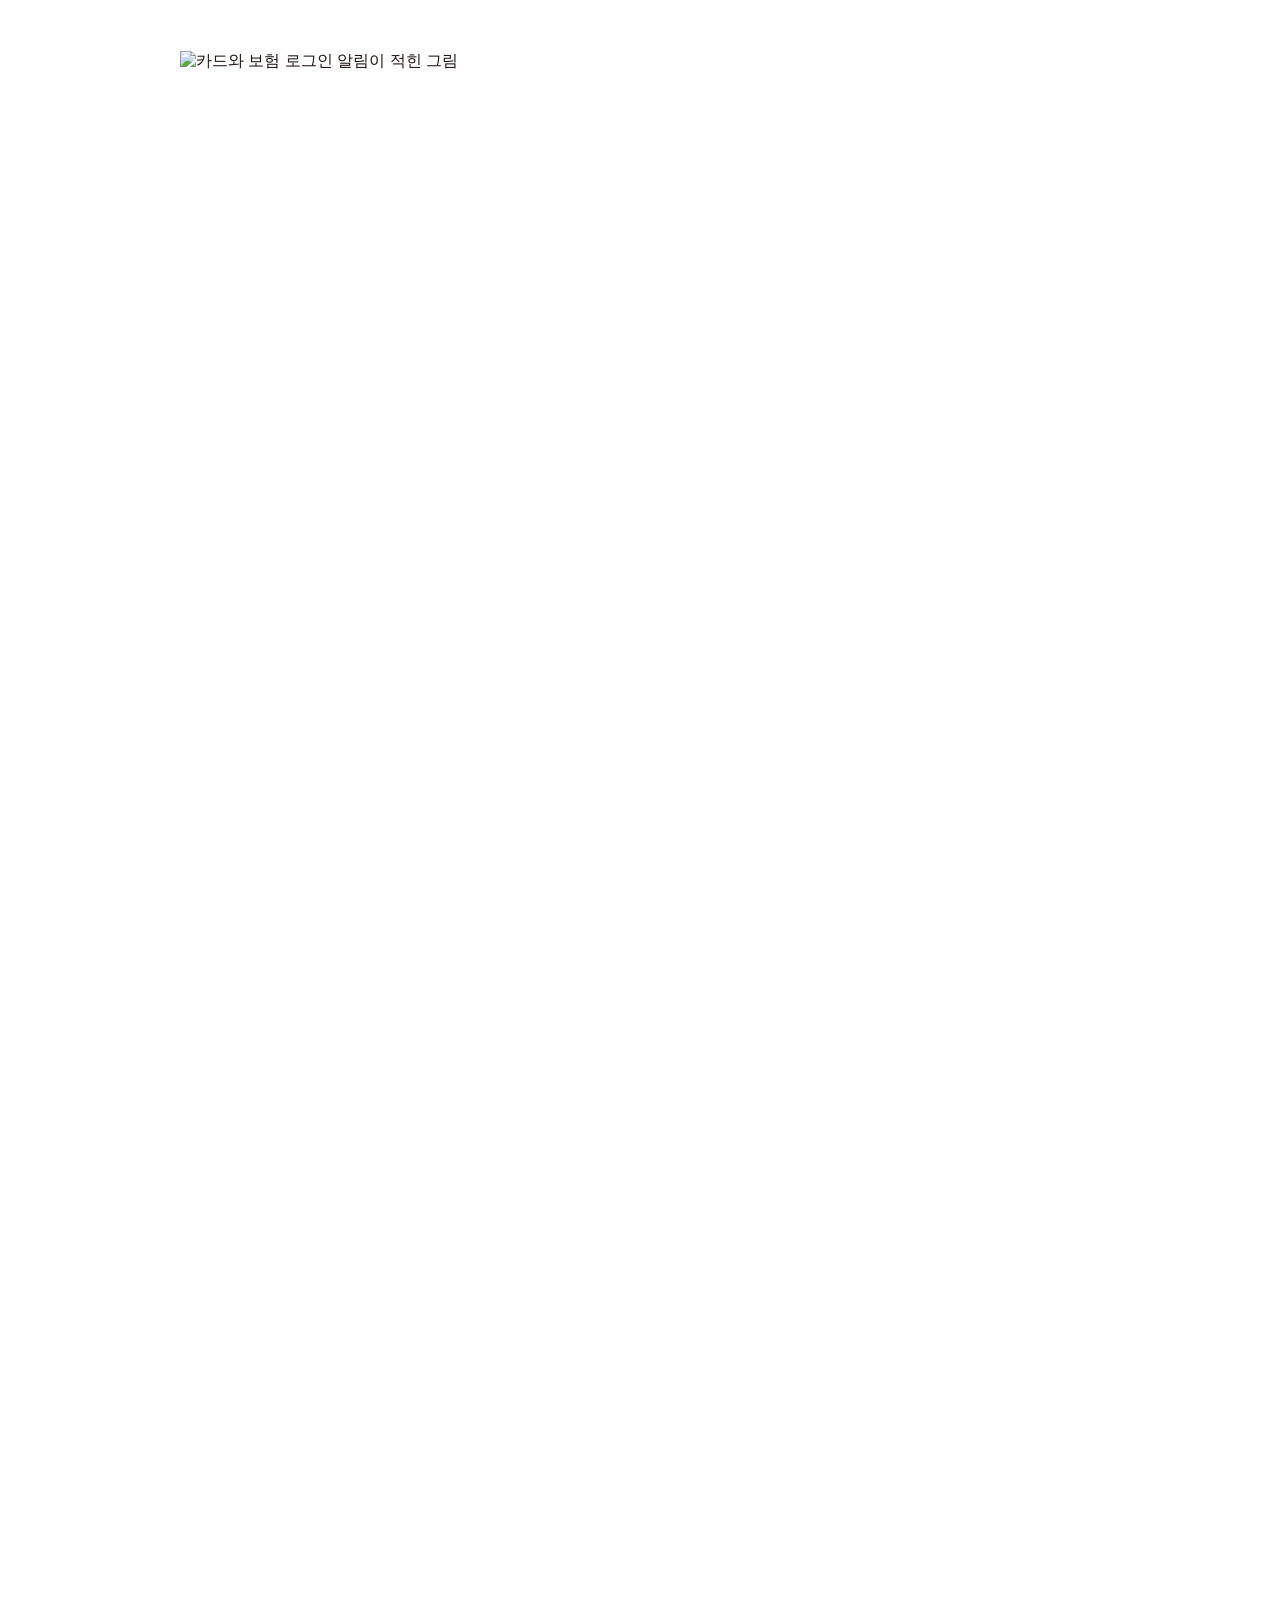
==== commit 64dbec91: "Prepare v2 client preview for June 12" ====
--- a/v2_260609_client/index.html
+++ b/v2_260609_client/index.html
@@ -19,7 +19,7 @@
         <div class="hero-title copy copy-center editorial-copy">
           <div class="quote-heading">
             <span class="quote-heading-mark" aria-hidden="true">“</span>
-            <h1 class="quote-heading-text quote-text-reveal">거창한 비전보다, 볼품없는 양식 하나가<br>사람을 움직이게 할 때가 있습니다.</h1>
+            <h1 class="quote-heading-text quote-text-reveal">거창한 비전보다, <br class="mobile-break">볼품없는 양식 하나가<br>사람을 움직이게 할 때가 있습니다.</h1>
           </div>
         </div>
         <div class="hero-body copy editorial-copy hero-section-reveal">
@@ -62,7 +62,7 @@
             <div class="template-title-section template-read-title">
               <div class="quote-heading">
                 <span class="quote-heading-mark" aria-hidden="true">“</span>
-                <h2 class="quote-heading-text">사람들은 생각보다 꼼꼼히 읽지 않았습니다.</h2>
+                <h2 class="quote-heading-text">사람들은 생각보다 <br class="mobile-break">꼼꼼히 읽지 않았습니다.</h2>
               </div>
             </div>
             <div class="template-block template-frame-exit">
@@ -82,7 +82,7 @@
               <div class="copy copy-center editorial-copy">
                 <div class="quote-heading">
                   <span class="quote-heading-mark" aria-hidden="true">“</span>
-                  <h2 class="quote-heading-text">이 단순한 진리는 전재산 1억을 잃고<br>모든 게 멈췄을 때도 똑같이 통했습니다.</h2>
+                  <h2 class="quote-heading-text">이 단순한 진리는 <br class="mobile-break">전재산 1억을 잃고<br>모든 게 멈췄을 때도 <br class="mobile-break">똑같이 통했습니다.</h2>
                 </div>
               </div>
             </section>
@@ -112,15 +112,18 @@
       </section>
 
       <section class="image-panel image-five-section light-section" id="blog">
-        <figure class="full-image">
-          <img src="5.png?v=20260605-1317" alt="창가에 놓인 공여사들 머그컵">
+        <figure class="full-image image-five-rise">
+          <picture>
+            <source media="(max-width: 820px)" srcset="5-mo.png">
+            <img src="5.png?v=20260605-1317" alt="창가에 놓인 공여사들 머그컵">
+          </picture>
         </figure>
       </section>
 
       <section class="story-text-section origin-name-section light-section">
         <div class="story-copy editorial-copy center-story-copy">
           <div class="quote-heading origin-name-title">
-            <h2 class="quote-heading-text quote-text-reveal"><span class="inline-quote-mark">“</span>내 인생에 특이한 게 뭐가 있지? 아, 나 공대 나왔지.<span class="inline-quote-mark">”</span></h2>
+            <h2 class="quote-heading-text"><span class="inline-quote-mark">“</span>내 인생에 특이한 게 뭐가 있지? 아, 나 공대 나왔지.<span class="inline-quote-mark">”</span></h2>
           </div>
           <p>평범한 사람이라고 생각했습니다. 제 인생에서 남들에게 설명할 만한 지점이 있다면, 공대를 나왔다는 것 정도였습니다. 그래서 너무나 당연하게 단순한 사실 하나를 채널 이름으로 정했습니다. 그렇게 지은 이름이 <strong>‘공대 나온 여자 사람들’</strong>이었습니다.</p>
         </div>
@@ -128,57 +131,70 @@
 
       <section class="image-panel image-four-section light-section">
         <figure class="full-image image-four-rise">
-          <img src="4.png?v=20260605-1317" alt="노트북 화면에 열린 스프레드시트 업무표">
+          <picture>
+            <source media="(max-width: 820px)" srcset="4-mo.png">
+            <img src="4.png?v=20260605-1317" alt="노트북 화면에 열린 스프레드시트 업무표">
+          </picture>
         </figure>
       </section>
 
       <section class="story-text-section origin-topic-section light-section">
         <div class="story-copy editorial-copy center-story-copy">
           <div class="quote-heading origin-name-title">
-            <h2 class="quote-heading-text quote-text-reveal"><span class="inline-quote-mark">“</span>무슨 주제 하지? 회사원이니까 회사 얘기 해야지.<span class="inline-quote-mark">”</span></h2>
+            <h2 class="quote-heading-text"><span class="inline-quote-mark">“</span>무슨 주제 하지? 회사원이니까 회사 얘기 해야지.<span class="inline-quote-mark">”</span></h2>
           </div>
           <p>이름을 정했으니 엑셀 창을 열고 무작정 기획안을 썼습니다. 멘탈이 나간 상태에서도 기계처럼 엑셀 양식의 빈칸을 채우며 앞으로 나아갔습니다. 대단한 철학보단 당장 손에 잡히는 것부터 시작했던 이 생존 과정이, 지금의 <strong>‘공여사들’</strong>을 만든 진짜 출발점이었습니다.</p>
         </div>
       </section>
 
-      <section class="dark-argument-section dark-section">
-        <div class="copy copy-center editorial-copy">
-          <div class="quote-heading">
-            <span class="quote-heading-mark" aria-hidden="true">“</span>
-            <h2 class="quote-heading-text quote-text-reveal">그래서 돈을 더 준대도 100점짜리 맞춤 제작은 안 합니다.</h2>
-          </div>
-          <div class="dark-argument-body">
-            <p>제가 매일 기계처럼 채워 넣던 ‘그 양식’을 보시고<br>"돈을 두 배로 낼 테니, 완벽한 시스템을 짜주세요"라고 찾아오시는 대표님들이 계십니다.<br>하지만 저는 타협하지 않고 오히려 기능을 덜어내라고 말씀드립니다.</p>
-            <p>맞춤은 생각보다 가치가 없습니다. 나에게 딱 맞는 자동차를 원하는 사람한테<br>'네가 타고 싶은 차를 직접 그려봐'라고 하면, 결국 손도 못 대고 차를 포기할 거거든요.</p>
-          </div>
-        </div>
-      </section>
-
-      <section class="car-principle-section light-section">
-        <div class="image-six-caption">
-          <p>만약 나에게 딱 맞는 자동차를 원하는 사람한테<br>'네가 타고 싶은 차를 직접 그려봐'라고 하면,<br>제대로 그릴 수 있을까요?</p>
-        </div>
-        <figure class="full-image car-principle-image">
-          <img src="6.png?v=20260605-1317" alt="자동차 내부 대시보드">
-        </figure>
-      </section>
-
-      <section class="insight-title-section light-section">
-        <div class="quote-heading">
-          <span class="quote-heading-mark" aria-hidden="true">“</span>
-          <h2 class="quote-heading-text quote-text-reveal">사람들이 제 양식을 원했던 건<br>대단한 기술이 있어서가 아닙니다.</h2>
-        </div>
-      </section>
-
-      <section class="split-section light-section" id="insight">
-        <div class="copy">
-          <p>벼랑 끝에서도 손발을 움직이게 했던 그 직관적인<br>'단순함'이 다른 누군가에게도 간절했기 때문입니다.<br>이것이 제가 지금도 <strong>100점짜리 정답 대신<br>80점짜리 뼈대를 고집스럽게 파는 이유</strong>입니다.</p>
-          <p>혼자 일하는 사람에겐 막막함 속에서도<br>내 일을 시작하게 만드는 '양식'을 팔고,<br>함께 일하는 조직에겐 멈추지 않고<br>굴러갈 수 있는 ‘구조’를 팝니다.</p>
-          <p>저를 일으켜 세운 이 뼈대가,<br>시작을 앞당기고 끝까지 지속하게 만드는<br><strong>현실적인 무기</strong>가 되길 바라면서요.</p>
-        </div>
-        <figure class="image-card">
-          <img src="7.png?v=20260605-1317" alt="노란 안내 말풍선이 보이는 온라인 화면">
-        </figure>
+      <section class="argument-curl-stage">
+        <div class="argument-curl-sticky">
+          <section class="car-principle-section light-section argument-curl-back">
+            <div class="image-six-caption">
+              <p>만약 나에게 딱 맞는 자동차를 원하는 사람한테<br>'네가 타고 싶은 차를 직접 그려봐'라고 하면, 제대로 그릴 수 있을까요?</p>
+            </div>
+            <figure class="full-image car-principle-image">
+              <img src="6.png?v=20260605-1317" alt="자동차 내부 대시보드">
+            </figure>
+          </section>
+
+          <section class="dark-argument-section dark-section argument-curl-front">
+            <div class="copy copy-center editorial-copy">
+              <div class="quote-heading">
+                <span class="quote-heading-mark" aria-hidden="true">“</span>
+                <h2 class="quote-heading-text quote-text-reveal">그래서 돈을 더 준대도 100점짜리 맞춤 제작은 안 합니다.</h2>
+              </div>
+              <div class="dark-argument-body section-body-reveal">
+                <p>제가 매일 기계처럼 채워 넣던 ‘그 양식’을 보시고<br>"돈을 두 배로 낼 테니, 완벽한 시스템을 짜주세요"라고 찾아오시는 대표님들이 계십니다.<br>하지만 저는 타협하지 않고 오히려 기능을 덜어내라고 말씀드립니다.</p>
+                <p>맞춤은 생각보다 가치가 없습니다. 나에게 딱 맞는 자동차를 원하는 사람한테<br>'네가 타고 싶은 차를 직접 그려봐'라고 하면, 결국 손도 못 대고 차를 포기할 거거든요.</p>
+              </div>
+            </div>
+          </section>
+
+          <canvas class="page-curl-canvas" id="argumentCurlCanvas" aria-hidden="true"></canvas>
+        </div>
+      </section>
+
+      <section class="insight-transition-stage light-section">
+        <div class="insight-transition-sticky">
+          <div class="insight-title-section light-section">
+            <div class="quote-heading">
+              <span class="quote-heading-mark" aria-hidden="true">“</span>
+              <h2 class="quote-heading-text quote-text-reveal">사람들이 제 양식을 원했던 건<br>대단한 기술이 있어서가 아닙니다.</h2>
+            </div>
+          </div>
+
+          <div class="split-section light-section" id="insight">
+            <div class="copy">
+              <p>벼랑 끝에서도 손발을 움직이게 했던 그 직관적인<br>'단순함'이 다른 누군가에게도 간절했기 때문입니다.<br>이것이 제가 지금도 <strong>100점짜리 정답 대신<br>80점짜리 뼈대를 고집스럽게 파는 이유</strong>입니다.</p>
+              <p>혼자 일하는 사람에겐 막막함 속에서도<br>내 일을 시작하게 만드는 '양식'을 팔고,<br>함께 일하는 조직에겐 멈추지 않고<br>굴러갈 수 있는 ‘구조’를 팝니다.</p>
+              <p>저를 일으켜 세운 이 뼈대가,<br>시작을 앞당기고 끝까지 지속하게 만드는<br><strong>현실적인 무기</strong>가 되길 바라면서요.</p>
+            </div>
+            <figure class="image-card">
+              <img src="7.png?v=20260605-1317" alt="노란 안내 말풍선이 보이는 온라인 화면">
+            </figure>
+          </div>
+        </div>
       </section>
 
       <section class="motion-placeholder-section typing-section light-section" aria-label="반복 타이핑 문구">
@@ -194,13 +210,14 @@
               <span class="typing-word">고정하는 것</span>
             </span>
             <span class="typing-dot" aria-hidden="true">.</span>
+            <span class="shatter-stage" aria-hidden="true"></span>
           </h2>
         </div>
       </section>
 
       <section class="closing light-section">
         <div class="copy copy-center">
-          <h2 class="closing-title reveal">앞으로도 제 고집은 변하지 않을 겁니다.</h2>
+          <h2 class="closing-title reveal">앞으로도 이 고집은 <br class="mobile-break">변하지 않을 겁니다.</h2>
         </div>
         <figure class="wide-image soft">
           <img src="8.jpg?v=20260605-1317" alt="포스트잇이 붙은 책상 너머 업무 중인 사람">
--- a/v2_260609_client/styles.css
+++ b/v2_260609_client/styles.css
@@ -14,6 +14,7 @@
   --heading-size: 45px;
   --heading-line: 64px;
   --full-image-hold: 600px;
+  --story-text-hold: 520px;
 }
 
 * {
@@ -147,6 +148,18 @@
   transform: translateY(0);
 }
 
+.section-body-reveal {
+  opacity: 0;
+  transform: translateY(22px);
+  transition: opacity 1.2s cubic-bezier(.22, 1, .36, 1) .45s, transform 1.2s cubic-bezier(.22, 1, .36, 1) .45s;
+  will-change: opacity, transform;
+}
+
+.section-body-reveal.is-visible {
+  opacity: 1;
+  transform: translateY(0);
+}
+
 .hero {
   --hero-white-height: 100vh;
   position: relative;
@@ -283,7 +296,7 @@
 .template-transition-stage {
   grid-column: 1 / -1;
   position: relative;
-  height: 200vh;
+  height: 340vh;
 }
 
 .template-transition-sticky {
@@ -316,7 +329,7 @@
 .template-to-system-stage {
   grid-column: 1 / -1;
   position: relative;
-  height: 560vh;
+  height: 900vh;
   margin-inline: calc(var(--page-margin) * -1);
 }
 
@@ -399,8 +412,12 @@
 }
 
 .marker-highlight {
-  padding: 0 .08em;
-  background: #9EEABD;
+  padding: 0;
+  background: transparent;
+  text-decoration: underline;
+  text-decoration-color: #85E5AC;
+  text-decoration-thickness: 4px;
+  text-underline-offset: .16em;
   box-decoration-break: clone;
   -webkit-box-decoration-break: clone;
 }
@@ -471,17 +488,39 @@
   height: 100%;
 }
 
+.full-image picture {
+  display: block;
+  width: 100%;
+  height: 100%;
+}
+
+.full-image picture img {
+  width: 100%;
+  height: 100%;
+  object-fit: cover;
+}
+
 .image-ten-section {
+  position: sticky;
+  top: 0;
+  height: 100vh;
+  overflow: hidden;
   z-index: 2;
 }
 
 .image-five-section {
   z-index: 3;
+  transform: translateY(100vh);
+  will-change: transform;
 }
 
 .origin-name-section {
-  position: relative;
+  position: sticky;
+  top: 0;
+  height: 100vh;
+  overflow: hidden;
   z-index: 4;
+  margin-bottom: var(--story-text-hold);
 }
 
 .origin-text-section {
@@ -491,11 +530,17 @@
 
 .image-four-section {
   z-index: 5;
+  transform: translateY(100vh);
+  will-change: transform;
 }
 
 .origin-topic-section {
-  position: relative;
+  position: sticky;
+  top: 0;
+  height: 100vh;
+  overflow: hidden;
   z-index: 6;
+  margin-bottom: var(--story-text-hold);
 }
 
 .system-story-section,
@@ -595,6 +640,10 @@
   min-height: 100vh;
 }
 
+.system-quote .quote {
+  transform: translateY(22vh);
+}
+
 .quote strong {
   display: block;
   color: var(--ink);
@@ -667,8 +716,8 @@
 }
 
 .dark-argument-section h2 {
-  font-size: 45px;
-  line-height: 1.35;
+  font-size: 48px;
+  line-height: 1.32;
 }
 
 .dark-argument-section .quote-heading {
@@ -687,9 +736,56 @@
   margin-top: 42px;
 }
 
+.argument-curl-stage {
+  position: relative;
+  z-index: 8;
+  height: auto;
+  background: transparent;
+}
+
+.argument-curl-sticky {
+  position: relative;
+  top: 0;
+  display: flex;
+  flex-direction: column;
+  height: auto;
+  overflow: visible;
+  background: transparent;
+}
+
+.argument-curl-front,
+.argument-curl-back {
+  position: relative;
+  inset: auto;
+  width: 100%;
+  height: 100vh;
+  opacity: 1;
+  transform: none;
+}
+
+.argument-curl-front {
+  order: 1;
+  z-index: 3;
+  will-change: auto;
+}
+
+.argument-curl-back {
+  order: 2;
+  z-index: 1;
+}
+
+.page-curl-canvas {
+  position: absolute;
+  inset: 0;
+  z-index: -1;
+  display: none;
+  opacity: 0;
+  pointer-events: none;
+  will-change: auto;
+}
+
 .car-principle-section {
   position: relative;
-  z-index: 8;
   display: block;
   min-height: 100vh;
   height: 100vh;
@@ -723,10 +819,10 @@
 .image-six-caption {
   position: absolute;
   top: 112px;
-  right: 118px;
+  right: var(--page-margin);
   z-index: 2;
-  width: calc(var(--grid-column) * 5 + var(--grid-gap) * 4);
-  max-width: 610px;
+  width: max-content;
+  max-width: calc(100vw - var(--page-margin) * 2);
   padding-left: 24px;
   border-left: 2px solid rgba(255, 255, 255, .58);
   color: #fff;
@@ -751,6 +847,28 @@
   text-align: center;
 }
 
+.insight-transition-stage {
+  position: relative;
+  z-index: 9;
+  height: 380vh;
+  background: var(--paper);
+}
+
+.insight-transition-sticky {
+  position: sticky;
+  top: 0;
+  height: 100vh;
+  overflow: hidden;
+  background: var(--paper);
+}
+
+.insight-transition-sticky > .insight-title-section,
+.insight-transition-sticky > #insight {
+  position: absolute;
+  inset: 0;
+  min-height: 100vh;
+}
+
 .insight-title-section {
   position: relative;
   z-index: 9;
@@ -762,11 +880,21 @@
   background: var(--paper);
   min-height: 100vh;
   align-items: center;
+  opacity: 0;
+  will-change: opacity, transform;
+}
+
+.insight-transition-sticky > #insight {
+  position: absolute;
+}
+
+.insight-title-section .quote-heading {
+  will-change: opacity, transform;
 }
 
 .motion-placeholder-section {
   position: relative;
-  z-index: 11;
+  z-index: 12;
 }
 
 #insight > .copy:first-child {
@@ -816,7 +944,7 @@
 
 .closing .copy-center {
   position: absolute;
-  top: 66px;
+  top: 86px;
   left: 50%;
   z-index: 2;
   width: min(100%, 705px);
@@ -852,7 +980,7 @@
   inset: 0;
   z-index: 1;
   pointer-events: none;
-  background: linear-gradient(to bottom, #fff 0%, rgba(255, 255, 255, .98) 13%, rgba(255, 255, 255, .72) 28%, rgba(255, 255, 255, 0) 58%);
+  background: linear-gradient(to bottom, #fff 0%, rgba(255, 255, 255, .98) 18%, rgba(255, 255, 255, .72) 36%, rgba(255, 255, 255, 0) 68%);
 }
 
 .closing .soft img {
@@ -883,7 +1011,7 @@
   min-width: min(920px, 100%);
   min-height: 1.1em;
   color: #141414;
-  font-size: clamp(48px, 11vw, 148px);
+  font-size: clamp(46px, 10vw, 132px);
   font-weight: 800;
   line-height: 1.05;
   letter-spacing: 0;
@@ -902,6 +1030,30 @@
   display: inline-block;
   clip-path: inset(-50% 100% -50% 0%);
   will-change: clip-path;
+}
+
+.shatter-stage {
+  position: absolute;
+  top: 0;
+  left: 0;
+  opacity: 0;
+  pointer-events: none;
+  white-space: nowrap;
+  will-change: opacity;
+}
+
+.shatter-piece {
+  position: absolute;
+  top: 0;
+  left: 0;
+  display: inline-block;
+  color: inherit;
+  font: inherit;
+  font-weight: inherit;
+  letter-spacing: inherit;
+  line-height: inherit;
+  white-space: nowrap;
+  will-change: transform, opacity;
 }
 
 .typing-dot {
@@ -977,11 +1129,13 @@
   transition: opacity 1s cubic-bezier(.22, 1, .36, 1), transform 1s cubic-bezier(.22, 1, .36, 1);
 }
 
-.image-four-rise.reveal {
-  opacity: 1;
-  transform: translateY(100vh);
-  transition: none;
-  will-change: transform;
+.image-five-rise,
+.image-four-rise {
+  transform: none;
+}
+
+.mobile-break {
+  display: none;
 }
 
 .reveal-from-right {
@@ -1015,39 +1169,117 @@
   }
 }
 
+@media (max-width: 1024px) {
+  .hero-body,
+  .hero-phone {
+    left: var(--page-margin);
+    width: calc(100vw - var(--page-margin) * 2);
+  }
+
+  .hero-body {
+    top: calc(100vh + 32vh);
+    transform: translateY(-50%);
+  }
+
+  .hero-phone {
+    top: calc(100vh + 70vh);
+    aspect-ratio: 705 / 450;
+    transform: translateY(-50%);
+  }
+
+  .hero-section-reveal {
+    transform: translateY(calc(-50% + 24px));
+  }
+
+  .hero-section-reveal.is-visible {
+    transform: translateY(-50%);
+  }
+
+  .template-block,
+  .template-row {
+    grid-template-columns: 1fr;
+    row-gap: 32px;
+    column-gap: 0;
+  }
+
+  .template-row .copy,
+  .template-intro-block .template-row .copy {
+    grid-column: 1 !important;
+    grid-row: auto !important;
+    order: 1;
+  }
+
+  .template-row .image-card,
+  .template-intro-block .template-row .image-card {
+    grid-column: 1 !important;
+    grid-row: auto !important;
+    order: 2;
+    aspect-ratio: 4 / 3;
+  }
+
+  #insight {
+    display: flex;
+    flex-direction: column;
+    justify-content: center;
+    gap: 40px;
+  }
+
+  #insight > .copy:first-child,
+  #insight > .image-card {
+    width: 100%;
+    grid-column: 1 !important;
+    grid-row: auto !important;
+  }
+
+  #insight > .copy:first-child {
+    order: 1;
+  }
+
+  #insight > .image-card {
+    order: 2;
+    aspect-ratio: 4 / 3;
+  }
+}
+
 @media (max-width: 820px) {
   :root {
+    --page-margin: 24px;
+    --grid-gap: 20px;
     --body-size: 16px;
     --body-line: 26px;
     --heading-size: 28px;
     --heading-line: 40px;
-    --quote-size: 18px;
-    --quote-line: 30px;
+    --quote-size: 19px;
+    --quote-line: 31px;
+    --story-text-hold: 360px;
   }
 
   .hero {
-    display: block;
+    --hero-white-height: 100vh;
     min-height: calc(100vh + 100vh);
-    padding-top: 72px;
-    padding-bottom: 92px;
+    padding: 0 var(--page-margin);
     background: linear-gradient(to bottom, var(--paper) 0 100vh, var(--dark) 100vh 100%);
   }
 
   .paper-mark {
-    width: 70px;
-    height: 90px;
-    margin-left: -35px;
+    top: calc(50vh + 108px);
+    width: 38px;
+    height: 50px;
+    margin-left: -19px;
   }
 
   .hero-title,
-  .hero-body {
-    position: static;
-    width: auto;
-    transform: none;
+  .hero-body,
+  .hero-phone {
+    left: var(--page-margin);
+    width: calc(100vw - var(--page-margin) * 2);
   }
 
   .hero-title {
-    margin-top: 126px;
+    left: 50%;
+    width: calc(100vw - var(--page-margin) * 2);
+    transform: translate(-50%, -50%);
+    text-align: center;
   }
 
   .hero h1 {
@@ -1055,19 +1287,37 @@
   }
 
   .hero-body {
-    margin-top: 56px;
+    top: calc(100vh + 33vh);
+    transform: translateY(-50%);
   }
 
   .hero-phone {
-    position: static;
-    width: 100%;
-    margin-top: 72px;
-    transform: none;
-  }
-
-  .hero-section-reveal,
+    top: calc(100vh + 70vh);
+    aspect-ratio: 705 / 450;
+    transform: translateY(-50%);
+  }
+
+  .hero-section-reveal {
+    transform: translateY(calc(-50% + 24px));
+  }
+
   .hero-section-reveal.is-visible {
-    transform: none;
+    transform: translateY(-50%);
+  }
+
+  .quote-heading {
+    width: min(100%, 680px);
+  }
+
+  .quote-heading-mark {
+    bottom: calc(100% + 10px);
+    font-size: 42px;
+  }
+
+  .copy,
+  .quote {
+    font-size: var(--body-size);
+    line-height: var(--body-line);
   }
 
   .car-principle-section {
@@ -1100,7 +1350,8 @@
   }
 
   .image-six-caption {
-    top: 72px;
+    top: auto;
+    bottom: 72px;
     right: var(--page-margin);
     left: var(--page-margin);
     width: auto;
@@ -1134,18 +1385,57 @@
   .template-block,
   .template-row {
     grid-template-columns: 1fr;
-    row-gap: 48px;
+    row-gap: 28px;
   }
 
   .template-block h2,
   .template-row .copy,
   .template-row .image-card {
     grid-column: 1 !important;
+    grid-row: auto !important;
   }
 
   .template-block h2 {
     margin-bottom: 48px;
     padding-bottom: 0;
+  }
+
+  .template-transition-sticky,
+  .template-block,
+  .template-row {
+    column-gap: 0;
+  }
+
+  .template-row {
+    align-content: center;
+  }
+
+  .template-row .copy {
+    align-self: center;
+    order: 1;
+  }
+
+  .template-intro-block .template-row .copy {
+    order: 1;
+  }
+
+  .template-row .image-card,
+  .template-intro-block .template-row .image-card {
+    order: 2;
+    aspect-ratio: 4 / 3;
+  }
+
+  .mobile-break {
+    display: block;
+  }
+
+  .template-row .copy p,
+  .template-row .copy p + p {
+    line-height: 25px;
+  }
+
+  .template-row .copy p + p {
+    margin-top: 18px;
   }
 
   #template > *,
@@ -1161,6 +1451,117 @@
 
   .system-title {
     min-height: 100vh;
+  }
+
+  .system-story-section,
+  .story-text-section,
+  .center-image-section,
+  .insight-title-section,
+  .motion-placeholder-section,
+  .dark-argument-section {
+    min-height: 100vh;
+    padding-inline: var(--page-margin);
+  }
+
+  .story-copy,
+  .quote,
+  .dark-argument-body {
+    width: 100%;
+    font-size: var(--quote-size);
+    line-height: var(--quote-line);
+    letter-spacing: 0;
+  }
+
+  .center-story-copy {
+    text-align: center;
+  }
+
+  .origin-name-title {
+    width: 100%;
+    margin-bottom: 34px;
+  }
+
+  .origin-name-title h2,
+  .quote .quote-punch,
+  .story-image-section h2 {
+    font-size: 30px;
+    line-height: 43px;
+  }
+
+  .origin-name-section .story-copy p,
+  .origin-topic-section .story-copy p {
+    font-size: 17px;
+    line-height: 29px;
+  }
+
+  .center-image-frame {
+    width: 100%;
+    aspect-ratio: 16 / 10;
+  }
+
+  .image-panel {
+    height: 100vh;
+    min-height: 100vh;
+    margin-bottom: 240px;
+  }
+
+  .image-panel .full-image img,
+  .wide-image img,
+  .full-image img {
+    object-fit: cover;
+  }
+
+  .dark-argument-section .copy {
+    width: 100%;
+  }
+
+  .dark-argument-section .quote-heading {
+    width: 100%;
+    margin-bottom: 44px;
+  }
+
+  .dark-argument-section h2,
+  .insight-title-section h2 {
+    font-size: 29px;
+    line-height: 42px;
+  }
+
+  .dark-argument-body {
+    font-size: 16px;
+    line-height: 27px;
+  }
+
+  .dark-argument-body p + p {
+    margin-top: 26px;
+  }
+
+  #insight {
+    display: flex;
+    flex-direction: column;
+    justify-content: center;
+    gap: 34px;
+    min-height: 100vh;
+    padding-top: 58px;
+    padding-bottom: 58px;
+  }
+
+  #insight > .copy:first-child {
+    width: 100%;
+    font-size: 16px;
+    line-height: 27px;
+  }
+
+  #insight > .copy:first-child p {
+    line-height: 27px;
+  }
+
+  #insight > .copy:first-child p + p {
+    margin-top: 22px;
+  }
+
+  #insight > .image-card {
+    width: 100%;
+    aspect-ratio: 4 / 3;
   }
 
   .system-quote,
@@ -1169,4 +1570,49 @@
     min-height: 100vh;
     height: 100vh;
   }
-}
+
+  .story-image-section {
+    min-height: 100vh;
+    padding: 68px var(--page-margin);
+  }
+
+  .story-wide-image {
+    width: 100%;
+    aspect-ratio: 4 / 3;
+  }
+
+  .closing .copy-center {
+    top: 86px;
+    width: calc(100% - var(--page-margin) * 2);
+  }
+
+  .closing-title.reveal {
+    font-size: 27px;
+    line-height: 39px;
+  }
+}
+
+.system-quote {
+  min-height: auto;
+  height: auto;
+  display: block;
+  padding-top: 230px;
+  padding-bottom: 30px;
+}
+
+.system-quote .quote {
+  transform: none;
+}
+
+.image-ten-section {
+  position: sticky;
+  top: 0;
+  min-height: 100vh;
+  height: 100vh;
+  display: grid;
+  place-items: center;
+  overflow: hidden;
+  padding-top: 0;
+  padding-bottom: 0;
+  z-index: 2;
+}
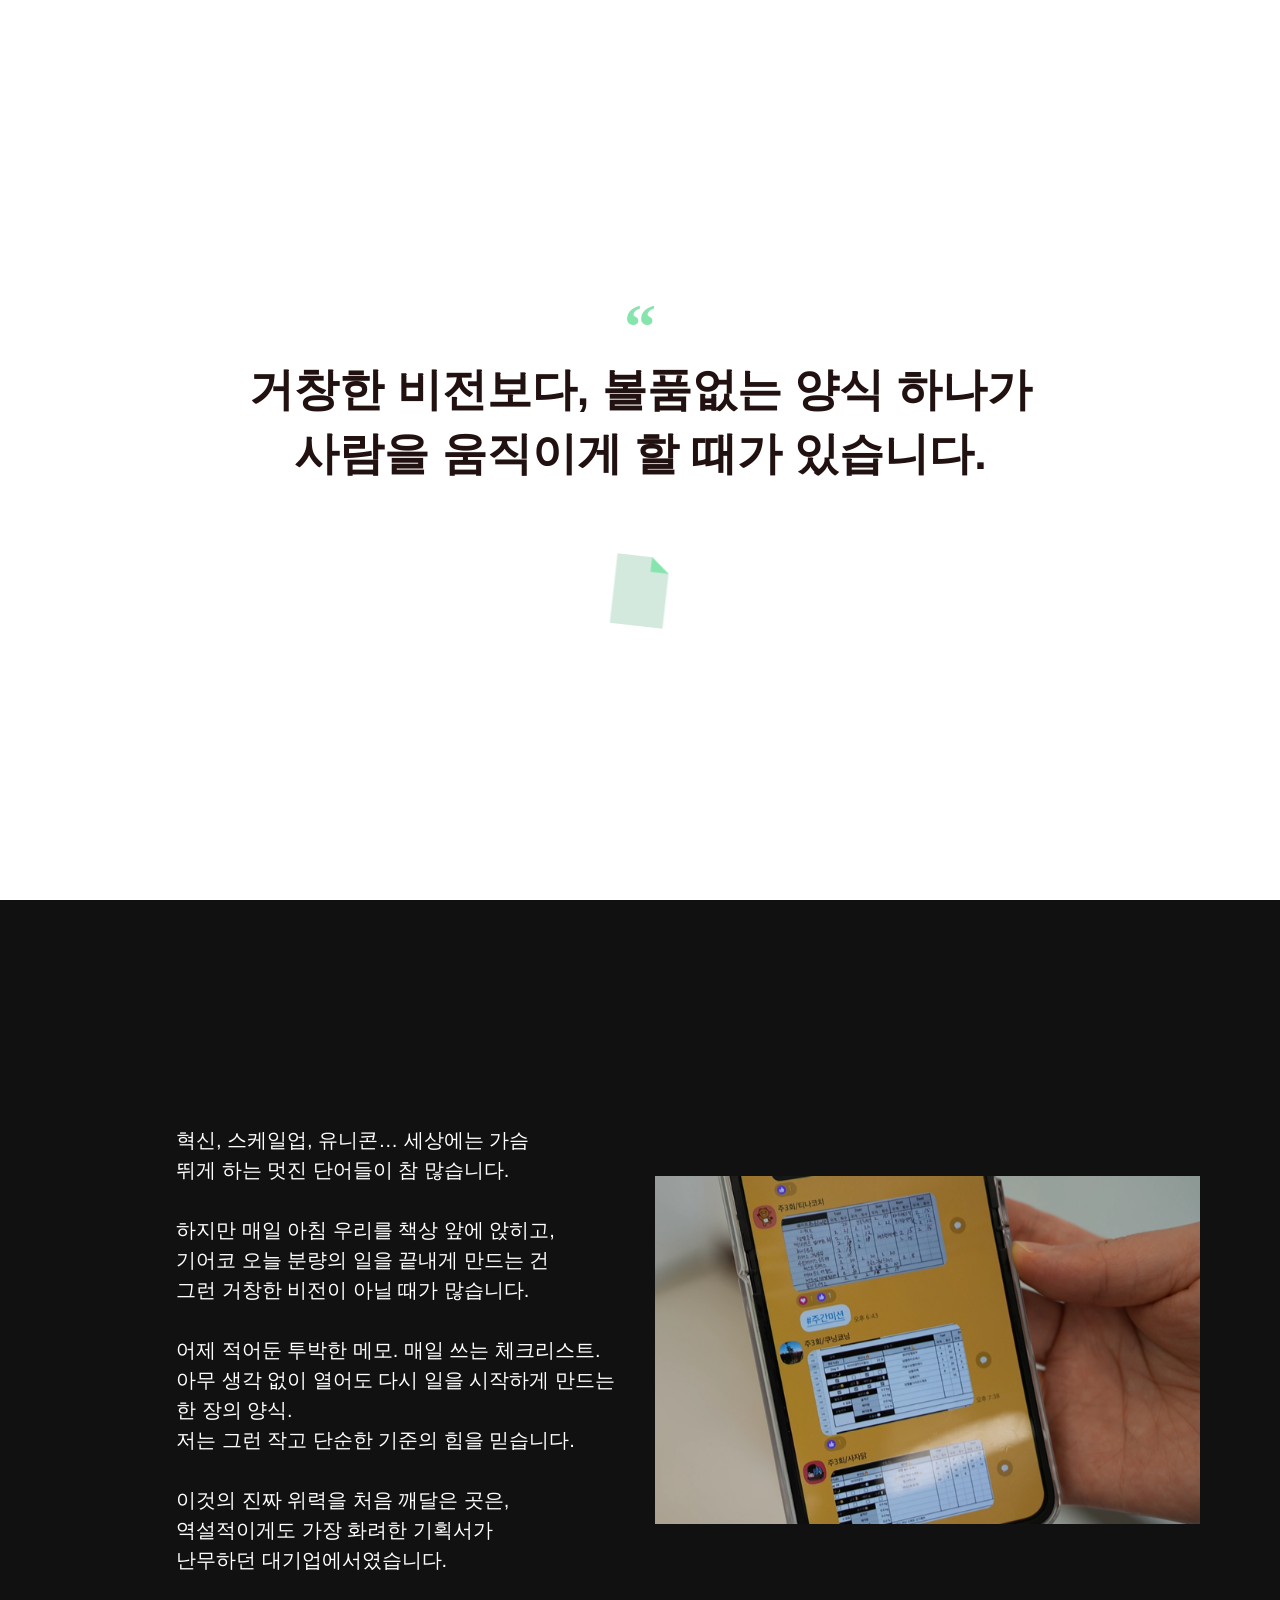
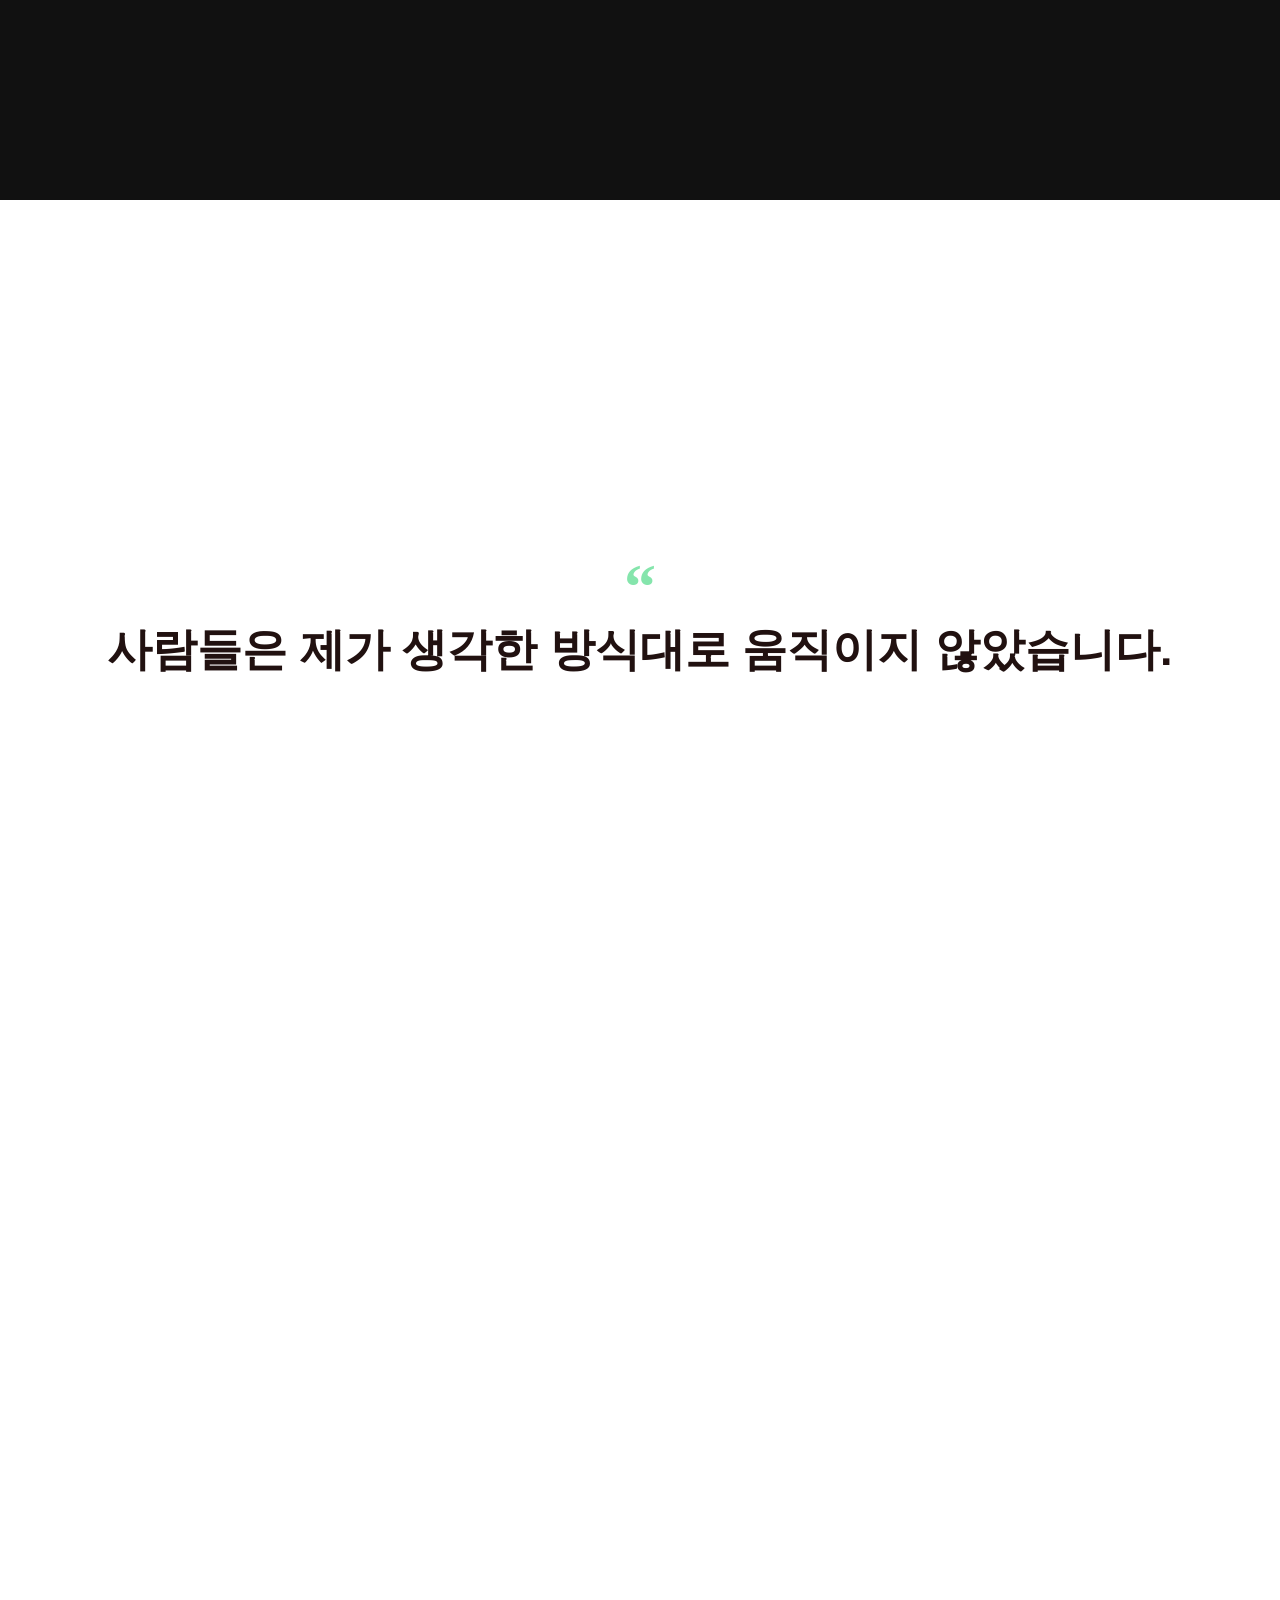
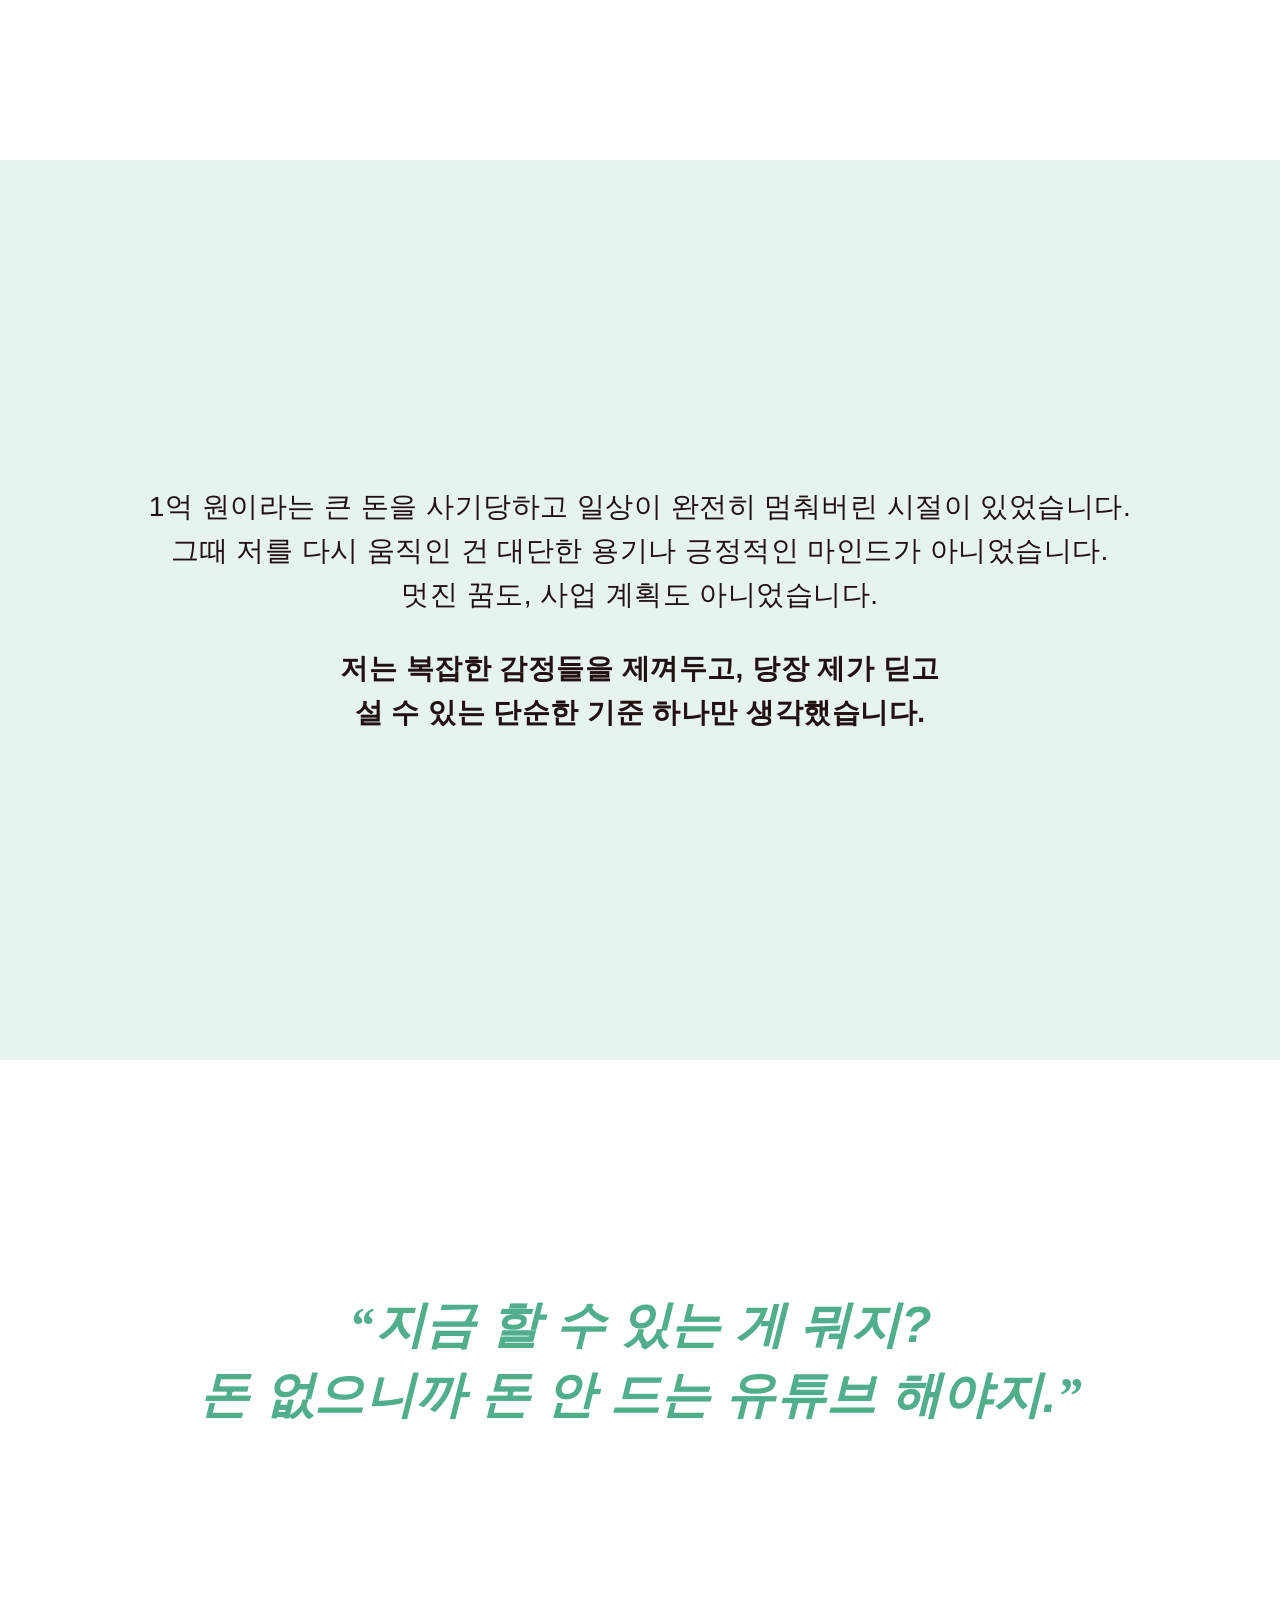
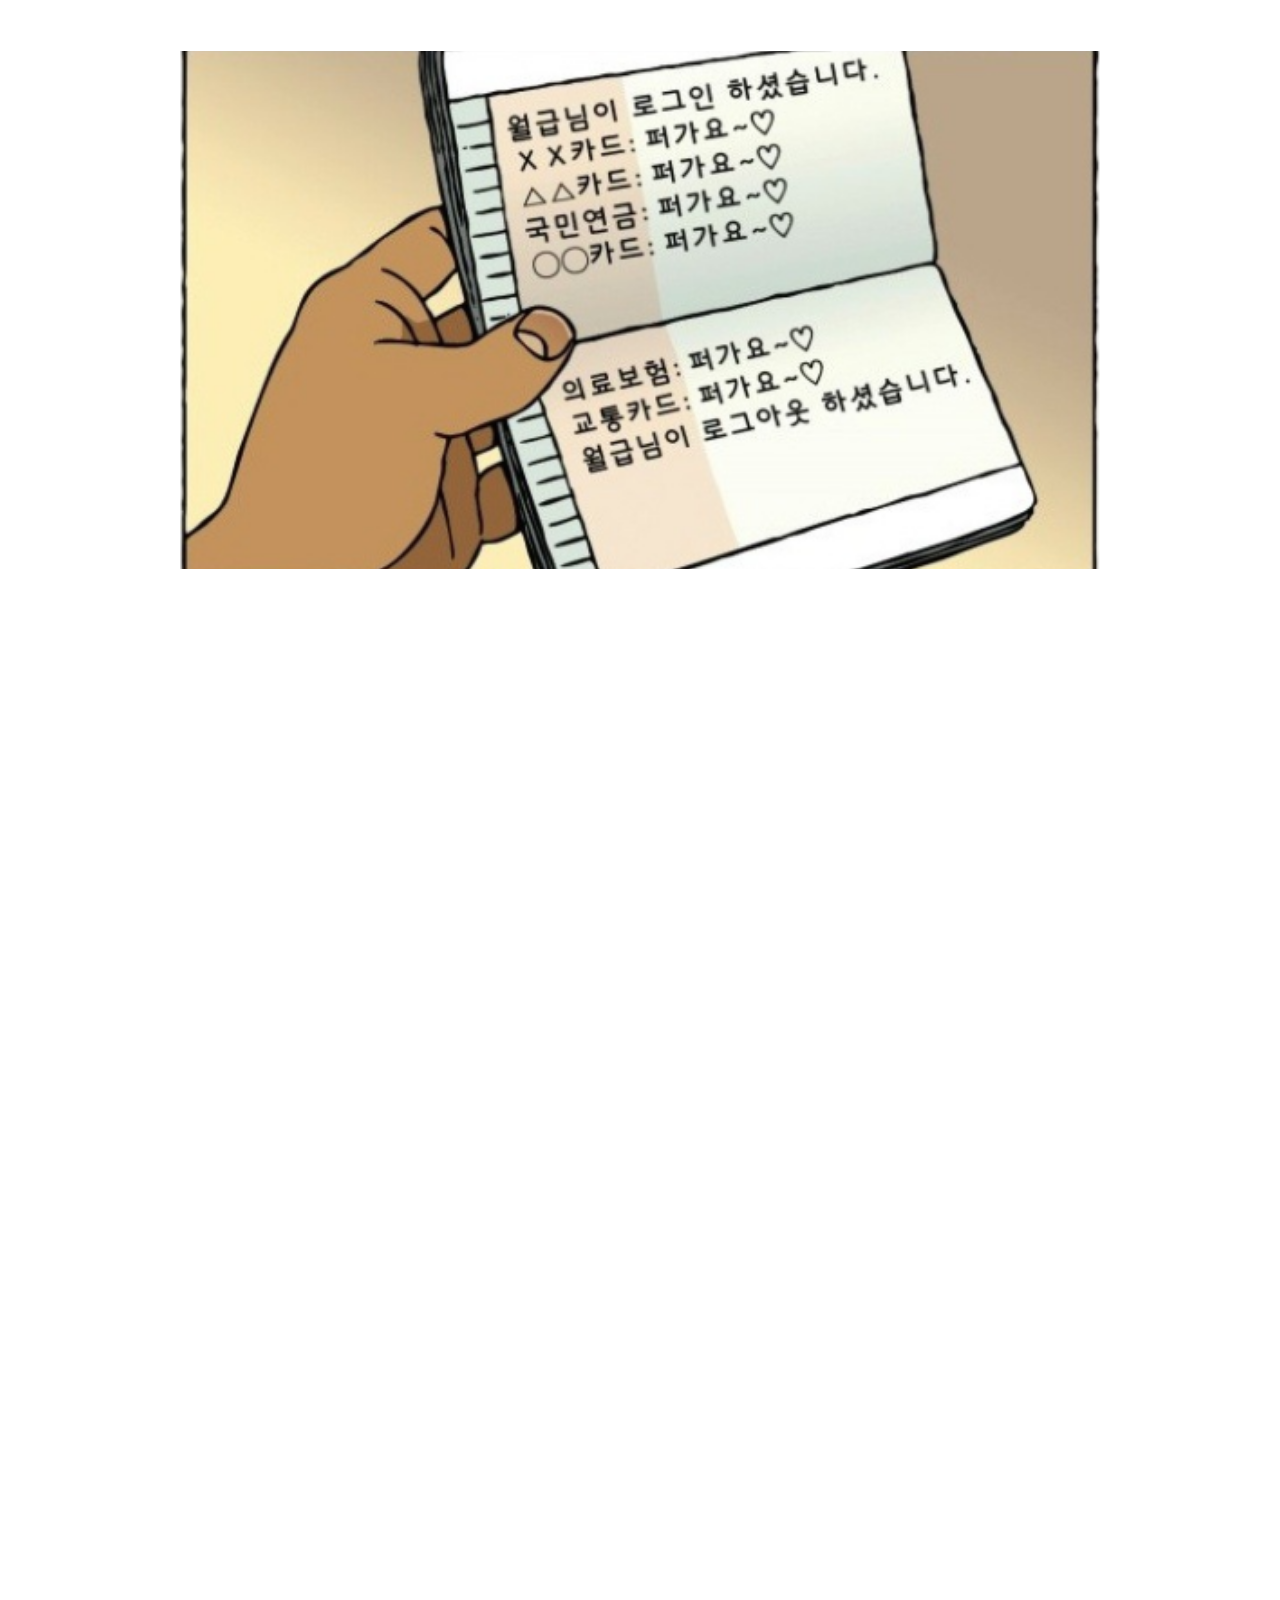
==== commit 8ff012b5: "Fix v2 preview image filename" ====
--- a/v2_260609_client/index.html
+++ b/v2_260609_client/index.html
@@ -107,7 +107,7 @@
 
       <section class="center-image-section image-ten-section light-section" aria-label="중앙 이미지 섹션">
         <figure class="center-image-frame">
-          <img src="퍼가요.png" alt="카드와 보험 로그인 알림이 적힌 그림">
+          <img src="퍼가요.png" alt="카드와 보험 로그인 알림이 적힌 그림">
         </figure>
       </section>
 
